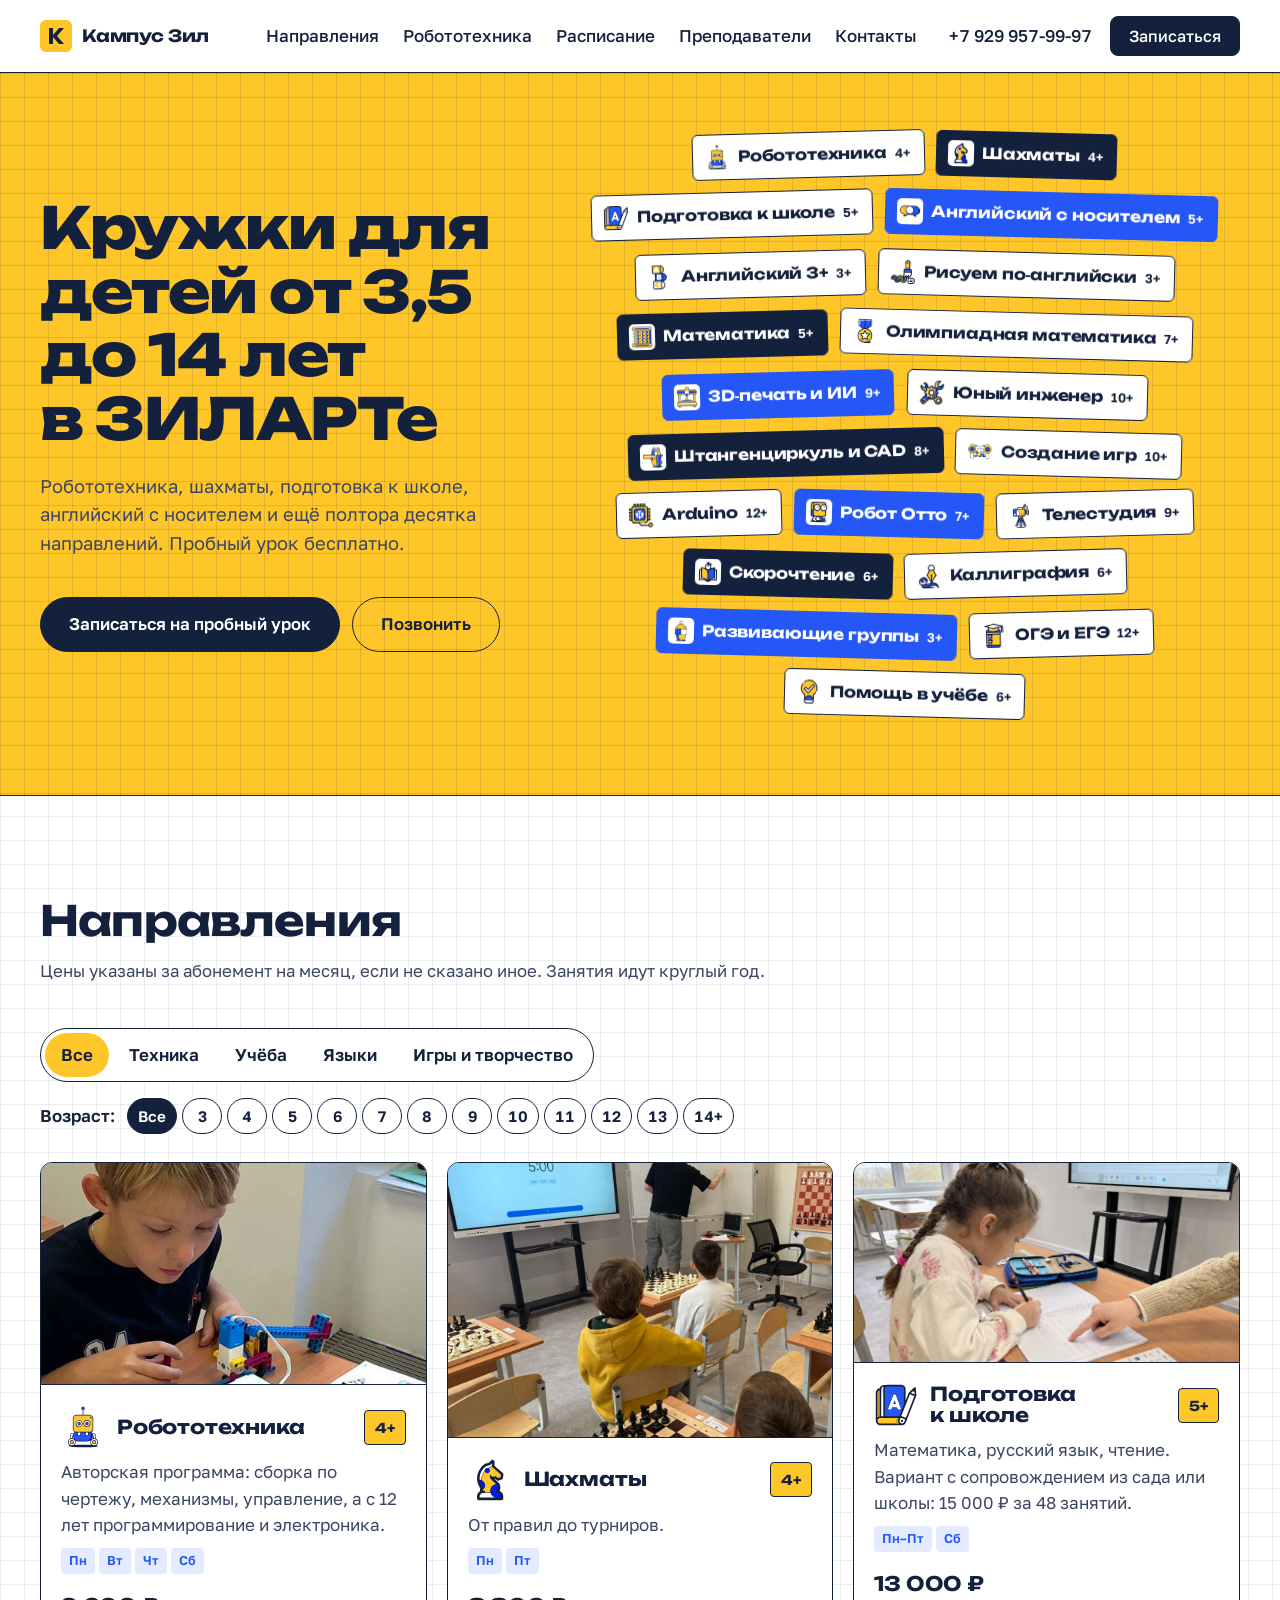
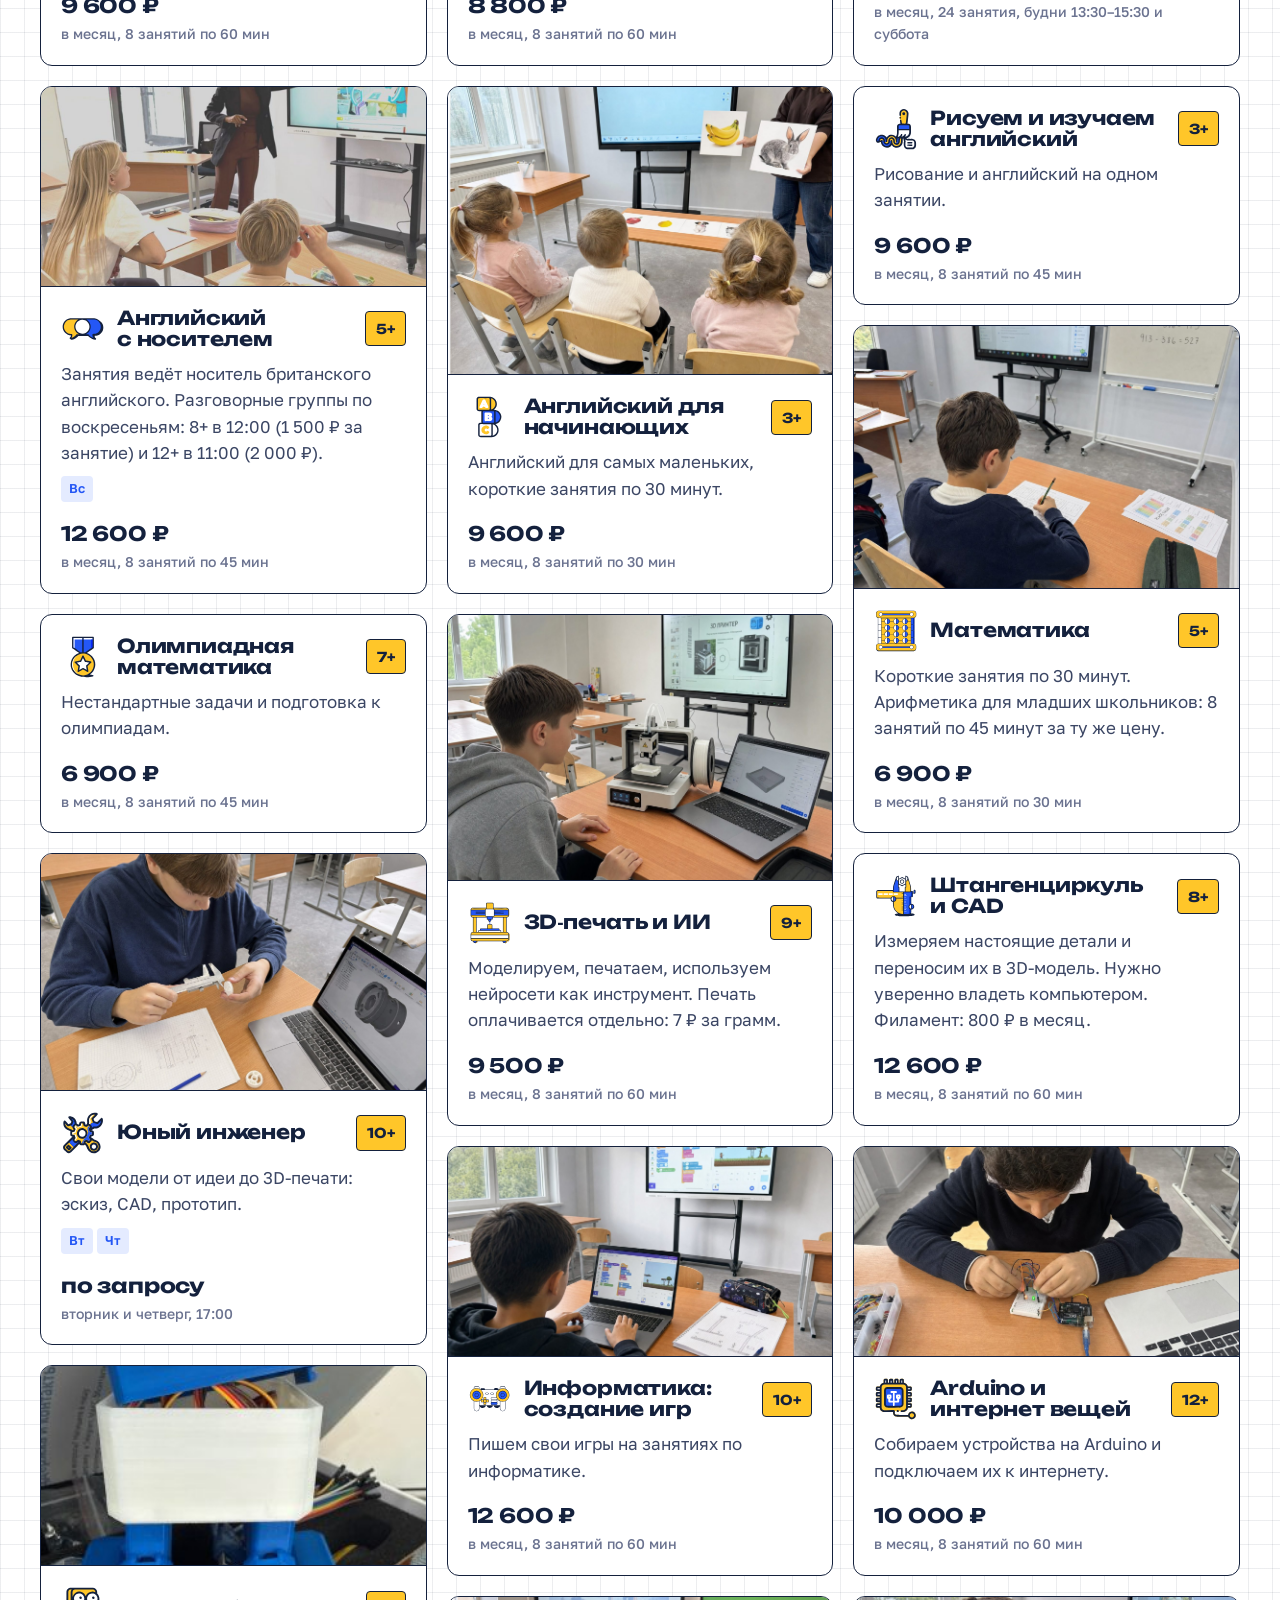
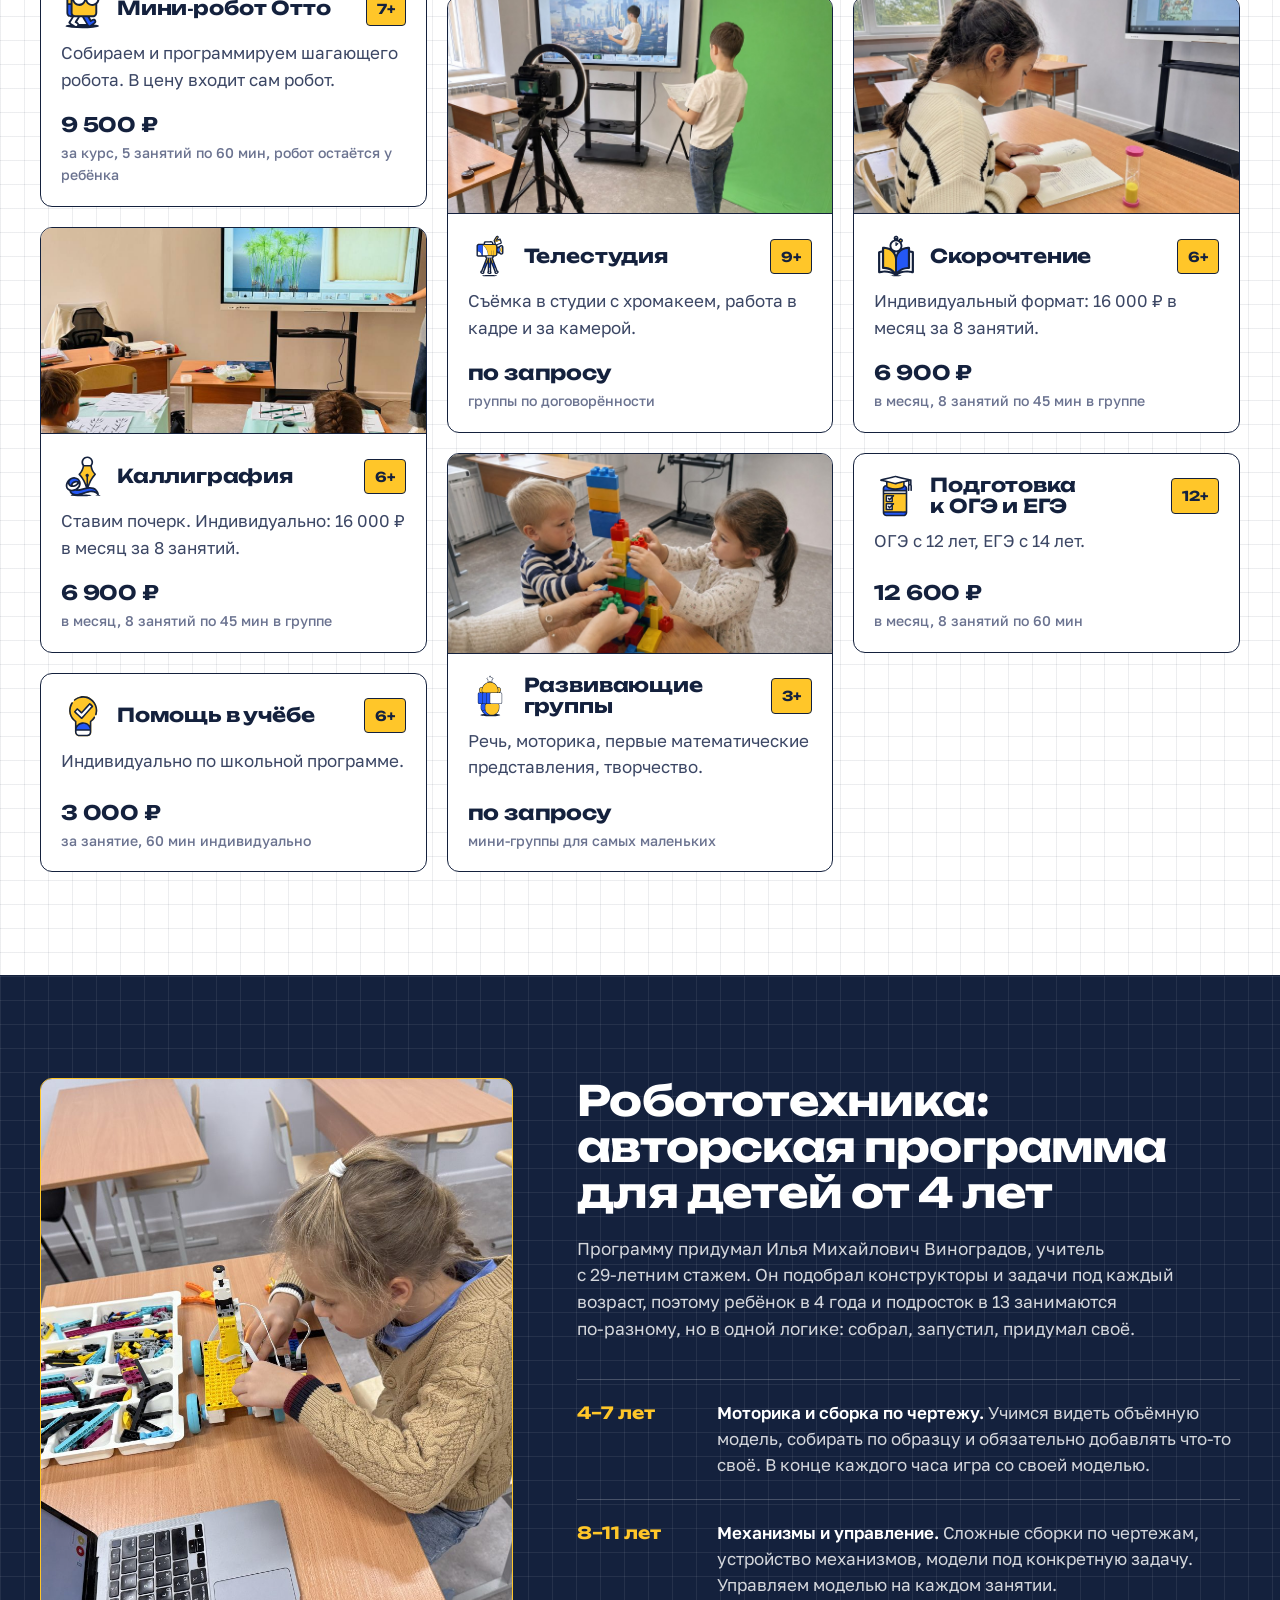
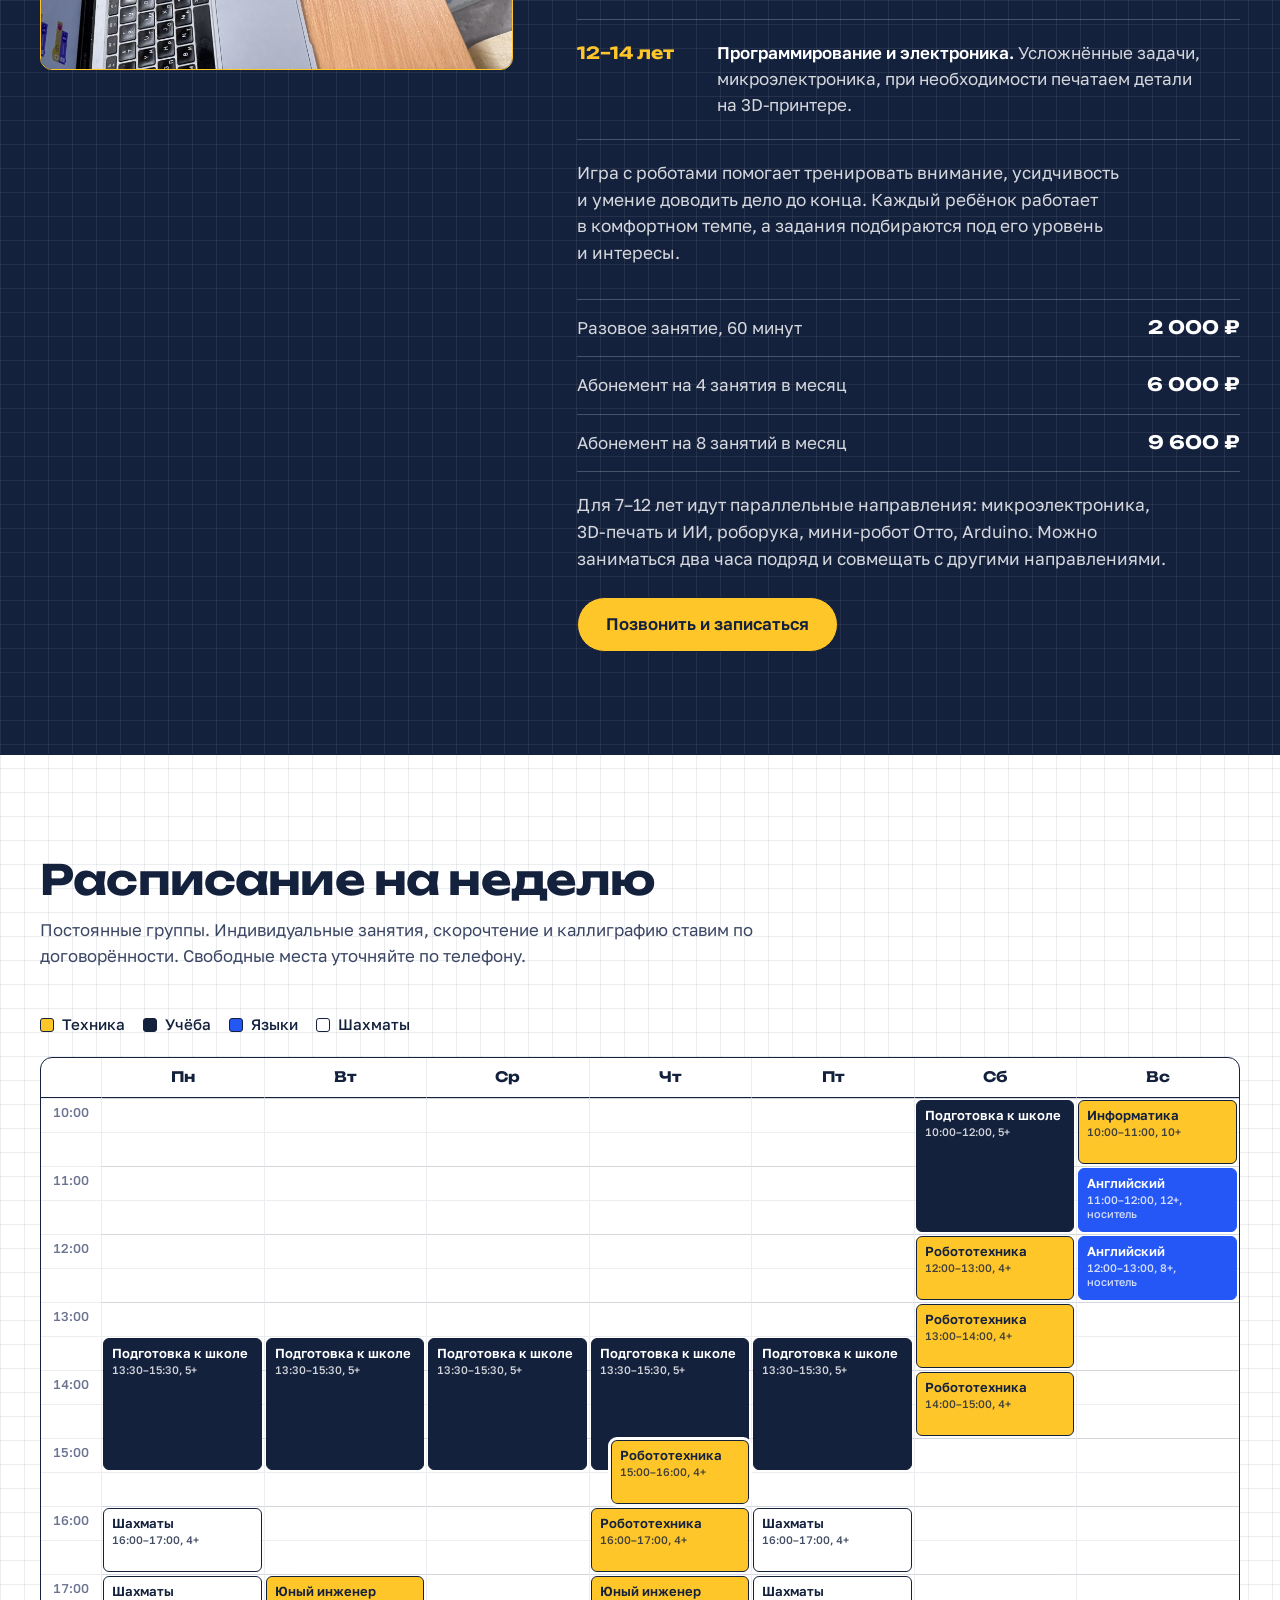
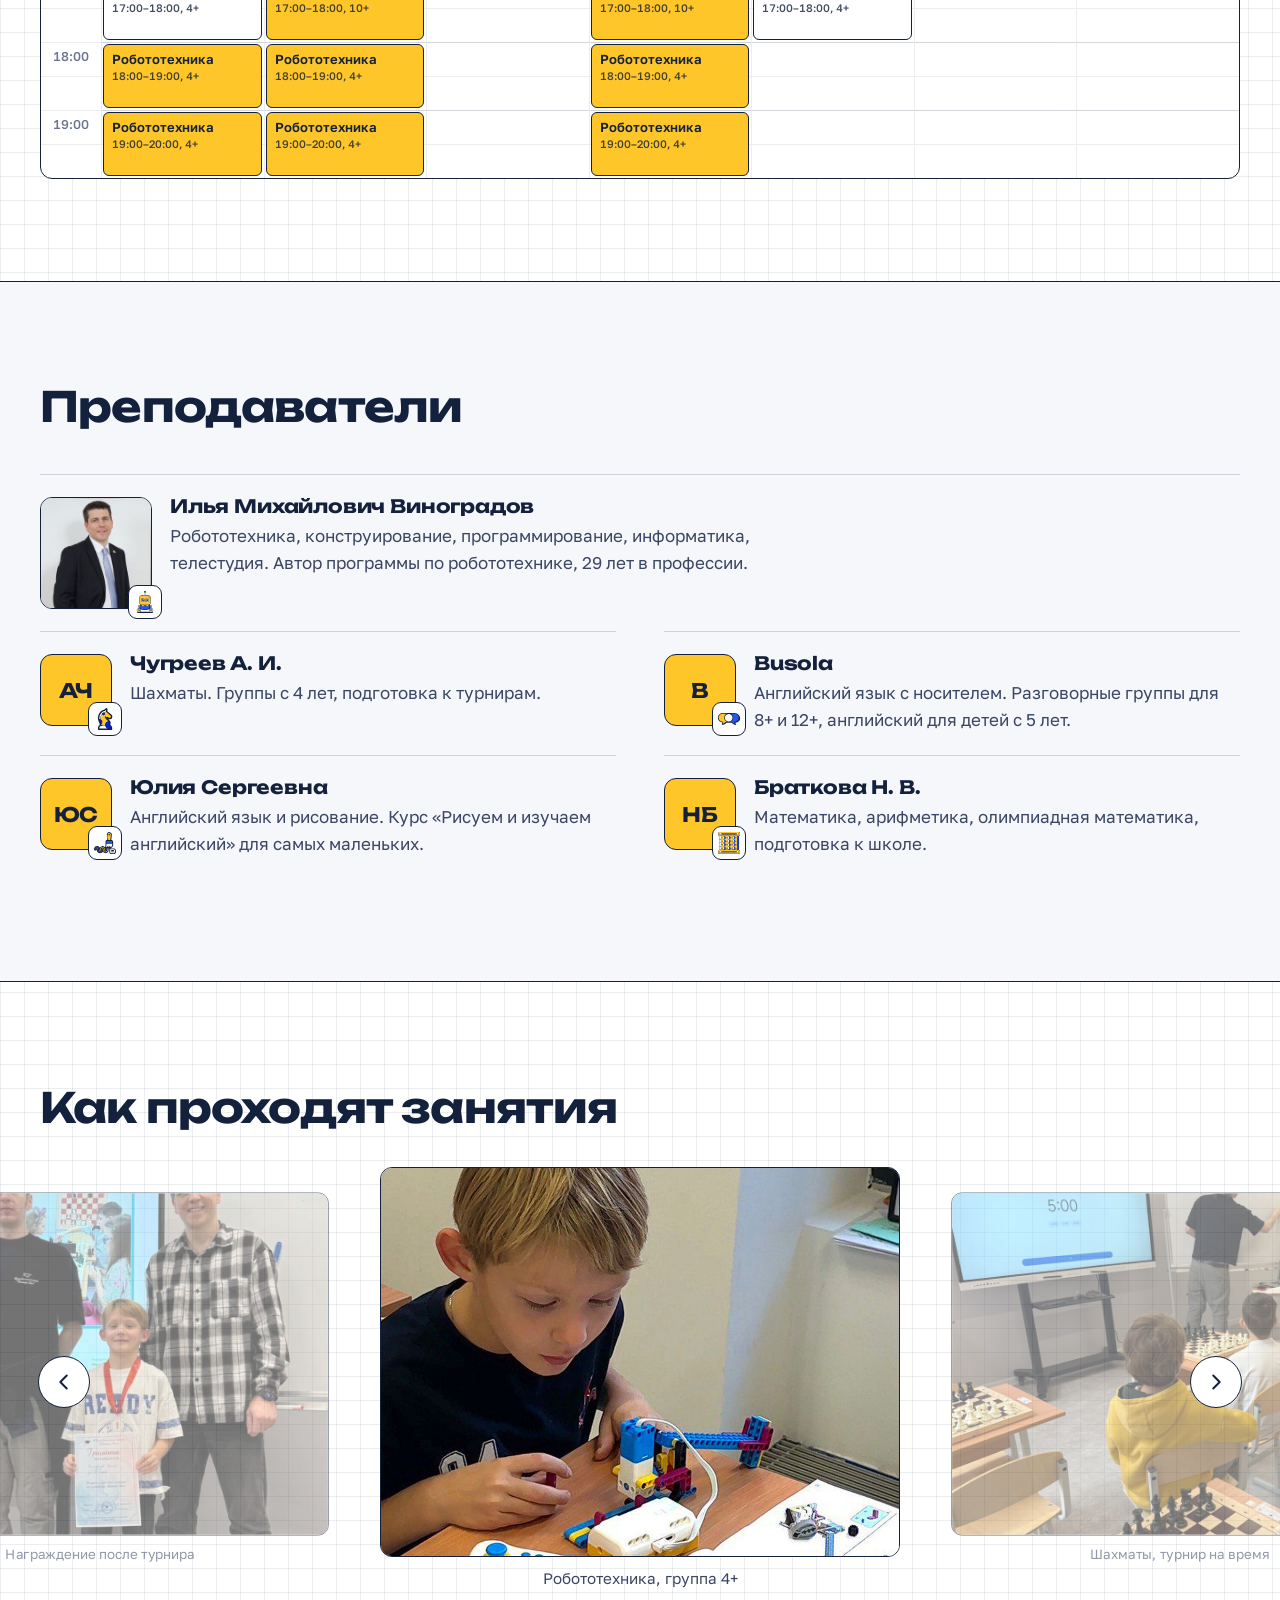
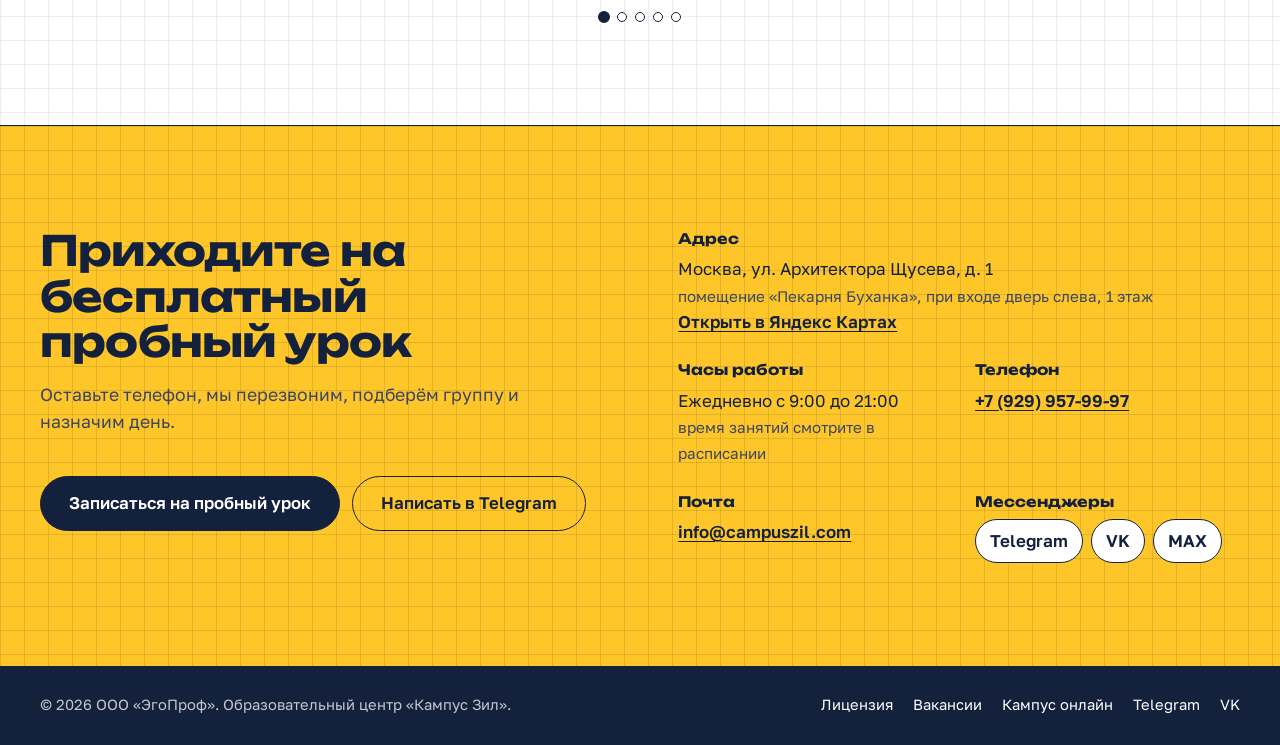
==== index.html @ 00b0bd3f "Teachers: initials avatars with subject badge Yellow initials tile in the avatar slot, small course-" ====
<!doctype html>
<html lang="ru">
<head>
<!--
THESIS: тетрадь в клетку, на которой инженер чертит план недели ребёнка.
Отказ от пастельного «детского» шаблона с блобами и одинаковыми карточками.
OWN-WORLD: белый лист с клеткой 24px, целые поля жёлтого ЗИЛ (#FFC629) и чернил
(#14213D), синяя чертёжная линия (#2457F5). Unbounded + Golos Text. Обводка вместо теней.
STORY: родитель за секунды видит, что есть для возраста его ребёнка, когда и почём,
и записывается на бесплатный пробный урок.
FIRST VIEWPORT: жёлтое поле; слева заголовок, подзаголовок и кнопка записи;
справа облако «стикеров» всех направлений с иконками, раскладывается при загрузке.
FORM: одностраничник; подпись — доска стикеров в hero и фильтр по возрасту в сетке курсов.
-->
<meta charset="utf-8">
<meta name="viewport" content="width=device-width, initial-scale=1">
<title>Кампус Зил — детский образовательный центр в ЗИЛАРТе</title>
<meta name="description" content="Робототехника, шахматы, подготовка к школе, английский с носителем и ещё 15 направлений для детей от 3,5 лет. Москва, ЗИЛАРТ, ул. Архитектора Щусева, 1. Пробный урок бесплатно.">
<meta property="og:title" content="Кампус Зил — кружки для детей от 3,5 лет в ЗИЛАРТе">
<meta property="og:description" content="Робототехника, шахматы, подготовка к школе, английский с носителем. Пробный урок бесплатно.">
<meta property="og:image" content="assets/img/robotics-boy.jpg">
<link rel="icon" href="assets/favicon.svg" type="image/svg+xml">
<link rel="preconnect" href="https://fonts.googleapis.com">
<link rel="preconnect" href="https://fonts.gstatic.com" crossorigin>
<link href="https://fonts.googleapis.com/css2?family=Unbounded:wght@500;700;800&family=Golos+Text:wght@400;500;600&display=swap" rel="stylesheet">
<link rel="stylesheet" href="css/style.css">
</head>
<body>

<a class="skip" href="#courses">К направлениям</a>

<header class="site-header" id="top">
  <div class="container header-row">
    <a class="brand" href="#top" aria-label="Кампус Зил, на главную">
      <span class="brand-mark" aria-hidden="true"><svg viewBox="0 0 32 32" width="32" height="32"><rect width="32" height="32" rx="6" fill="#FFC629"/><path d="M9 8h4v7l6-7h5l-7 8 7 8h-5l-6-7v7H9z" fill="#14213D"/></svg></span>
      <span class="brand-name">Кампус Зил</span>
    </a>
    <nav class="nav" id="nav" aria-label="Разделы сайта">
      <a href="#courses">Направления</a>
      <a href="#robotics">Робототехника</a>
      <a href="#schedule">Расписание</a>
      <a href="#teachers">Преподаватели</a>
      <a href="#contacts">Контакты</a>
      <a class="nav-phone" href="tel:+79299579997">+7 929 957‑99‑97</a>
      <a class="btn btn-primary nav-cta" href="https://yandex.ru/business/widget/request/company/144063589817" target="_blank" rel="noopener">Записаться</a>
    </nav>
    <a class="header-phone" href="tel:+79299579997" aria-label="Позвонить +7 929 957-99-97">
      <svg width="20" height="20" viewBox="0 0 24 24" fill="none" stroke="currentColor" stroke-width="2" stroke-linecap="round" stroke-linejoin="round" aria-hidden="true"><path d="M22 16.9v3a2 2 0 0 1-2.2 2 19.8 19.8 0 0 1-8.6-3.1 19.5 19.5 0 0 1-6-6A19.8 19.8 0 0 1 2.1 4.2 2 2 0 0 1 4.1 2h3a2 2 0 0 1 2 1.7c.1 1 .4 1.9.7 2.8a2 2 0 0 1-.5 2.1L8 9.9a16 16 0 0 0 6 6l1.3-1.3a2 2 0 0 1 2.1-.4c.9.3 1.8.6 2.8.7a2 2 0 0 1 1.8 2z"/></svg>
    </a>
    <button class="burger" id="burger" aria-expanded="false" aria-controls="nav" aria-label="Открыть меню">
      <span></span><span></span><span></span>
    </button>
  </div>
</header>

<main>

<!-- ===== HERO ===== -->
<section class="hero" aria-labelledby="hero-title">
  <div class="container hero-grid">
    <div class="hero-copy">
      <h1 id="hero-title">Кружки для детей от&nbsp;3,5 до&nbsp;14 лет в&nbsp;ЗИЛАРТе</h1>
      <p class="hero-lead">Робототехника, шахматы, подготовка к&nbsp;школе, английский с&nbsp;носителем и&nbsp;ещё полтора десятка направлений. Пробный урок бесплатно.</p>

      <div class="hero-actions">
        <a class="btn btn-primary btn-lg" href="https://yandex.ru/business/widget/request/company/144063589817" target="_blank" rel="noopener">Записаться на пробный урок</a>
        <a class="btn btn-ghost btn-lg" href="tel:+79299579997">Позвонить</a>
      </div>
    </div>

    <div class="hero-board" aria-hidden="true" data-board></div>
  </div>
</section>

<!-- ===== COURSES ===== -->
<section class="section courses" id="courses" aria-labelledby="courses-title">
  <div class="container">
    <div class="section-head">
      <h2 id="courses-title">Направления</h2>
      <p>Цены указаны за абонемент на месяц, если не сказано иное. Занятия идут круглый год.</p>
    </div>

    <div class="filters">
      <div class="seg" role="tablist" aria-label="Категория" data-cat-tabs>
        <button role="tab" aria-selected="true" data-cat="all">Все</button>
        <button role="tab" aria-selected="false" data-cat="tech">Техника</button>
        <button role="tab" aria-selected="false" data-cat="study">Учёба</button>
        <button role="tab" aria-selected="false" data-cat="lang">Языки</button>
        <button role="tab" aria-selected="false" data-cat="games">Игры и творчество</button>
      </div>
      <div class="filters-age">
        <span>Возраст:</span>
        <div class="age-chips age-chips-compact" data-age-chips></div>
      </div>
    </div>

    <div class="course-grid" data-course-grid></div>
    <p class="course-empty" data-course-empty hidden>Для этого возраста в выбранной категории пока нет групп. Позвоните, подскажем, что подойдёт.</p>
  </div>
</section>

<!-- ===== ROBOTICS ===== -->
<section class="section robotics" id="robotics" aria-labelledby="robotics-title">
  <div class="container robotics-grid">
    <figure class="robotics-photo">
      <img src="assets/img/robotics-girl.jpg" alt="Девочка собирает робота по схеме, рядом ноутбук с блочным кодом" width="1536" height="1152" loading="lazy">
    </figure>
    <div class="robotics-copy">
      <h2 id="robotics-title">Робототехника: авторская программа для детей от&nbsp;4&nbsp;лет</h2>
      <p>Программу придумал Илья Михайлович Виноградов, учитель с&nbsp;29‑летним стажем. Он подобрал конструкторы и&nbsp;задачи под каждый возраст, поэтому ребёнок в&nbsp;4&nbsp;года и&nbsp;подросток в&nbsp;13 занимаются по‑разному, но&nbsp;в&nbsp;одной логике: собрал, запустил, придумал своё.</p>

      <ol class="ladder">
        <li>
          <span class="ladder-age">4–7 лет</span>
          <div><strong>Моторика и&nbsp;сборка по&nbsp;чертежу.</strong> Учимся видеть объёмную модель, собирать по&nbsp;образцу и&nbsp;обязательно добавлять что‑то своё. В&nbsp;конце каждого часа игра со&nbsp;своей моделью.</div>
        </li>
        <li>
          <span class="ladder-age">8–11 лет</span>
          <div><strong>Механизмы и&nbsp;управление.</strong> Сложные сборки по&nbsp;чертежам, устройство механизмов, модели под&nbsp;конкретную задачу. Управляем моделью на&nbsp;каждом занятии.</div>
        </li>
        <li>
          <span class="ladder-age">12–14 лет</span>
          <div><strong>Программирование и&nbsp;электроника.</strong> Усложнённые задачи, микроэлектроника, при необходимости печатаем детали на&nbsp;3D‑принтере.</div>
        </li>
      </ol>

      <p class="robotics-why">Игра с&nbsp;роботами помогает тренировать внимание, усидчивость и&nbsp;умение доводить дело до&nbsp;конца. Каждый ребёнок работает в&nbsp;комфортном темпе, а&nbsp;задания подбираются под&nbsp;его уровень и&nbsp;интересы.</p>

      <dl class="price-list">
        <div><dt>Разовое занятие, 60 минут</dt><dd>2 000 ₽</dd></div>
        <div><dt>Абонемент на 4 занятия в месяц</dt><dd>6 000 ₽</dd></div>
        <div><dt>Абонемент на 8 занятий в месяц</dt><dd>9 600 ₽</dd></div>
      </dl>

      <p class="robotics-note">Для 7–12 лет идут параллельные направления: микроэлектроника, 3D‑печать и&nbsp;ИИ, роборука, мини‑робот Отто, Arduino. Можно заниматься два часа подряд и&nbsp;совмещать с&nbsp;другими направлениями.</p>
      <a class="btn btn-yellow btn-lg" href="tel:+79299579997">Позвонить и записаться</a>
    </div>
  </div>
</section>

<!-- ===== SCHEDULE ===== -->
<section class="section schedule" id="schedule" aria-labelledby="schedule-title">
  <div class="container">
    <div class="section-head">
      <h2 id="schedule-title">Расписание на неделю</h2>
      <p>Постоянные группы. Индивидуальные занятия, скорочтение и каллиграфию ставим по договорённости. Свободные места уточняйте по телефону.</p>
    </div>

    <div class="legend" data-legend></div>

    <div class="day-tabs" role="tablist" aria-label="День недели" data-day-tabs></div>

    <div class="timetable" data-timetable aria-label="Расписание постоянных групп на неделю"></div>

    <ul class="day-list" data-day-list></ul>
  </div>
</section>

<!-- ===== TEACHERS ===== -->
<section class="section teachers" id="teachers" aria-labelledby="teachers-title">
  <div class="container">
    <div class="section-head">
      <h2 id="teachers-title">Преподаватели</h2>
    </div>
    <ul class="teacher-list">
      <li>
        <span class="avatar"><img class="avatar-photo" src="assets/img/teacher-vinogradov.jpg" alt="" width="248" height="248" loading="lazy"><img class="avatar-badge" src="assets/icons/robotics.svg" alt="" width="24" height="24" loading="lazy"></span>
        <div>
          <h3>Илья Михайлович Виноградов</h3>
          <p>Робототехника, конструирование, программирование, информатика, телестудия. Автор программы по робототехнике, 29 лет в профессии.</p>
        </div>
      </li>
      <li>
        <span class="avatar" aria-hidden="true"><span class="avatar-initials">АЧ</span><img class="avatar-badge" src="assets/icons/chess.svg" alt="" width="24" height="24" loading="lazy"></span>
        <div>
          <h3>Чугреев А. И.</h3>
          <p>Шахматы. Группы с 4 лет, подготовка к турнирам.</p>
        </div>
      </li>
      <li>
        <span class="avatar" aria-hidden="true"><span class="avatar-initials">B</span><img class="avatar-badge" src="assets/icons/eng-native.svg" alt="" width="24" height="24" loading="lazy"></span>
        <div>
          <h3>Busola</h3>
          <p>Английский язык с носителем. Разговорные группы для 8+ и 12+, английский для детей с 5 лет.</p>
        </div>
      </li>
      <li>
        <span class="avatar" aria-hidden="true"><span class="avatar-initials">ЮС</span><img class="avatar-badge" src="assets/icons/eng-draw.svg" alt="" width="24" height="24" loading="lazy"></span>
        <div>
          <h3>Юлия Сергеевна</h3>
          <p>Английский язык и рисование. Курс «Рисуем и изучаем английский» для самых маленьких.</p>
        </div>
      </li>
      <li>
        <span class="avatar" aria-hidden="true"><span class="avatar-initials">НБ</span><img class="avatar-badge" src="assets/icons/math.svg" alt="" width="24" height="24" loading="lazy"></span>
        <div>
          <h3>Браткова Н. В.</h3>
          <p>Математика, арифметика, олимпиадная математика, подготовка к школе.</p>
        </div>
      </li>
    </ul>
  </div>
</section>

<!-- ===== GALLERY ===== -->
<section class="section gallery" aria-labelledby="gallery-title">
  <div class="container">
    <div class="section-head">
      <h2 id="gallery-title">Как проходят занятия</h2>
    </div>
  </div>
  <div class="carousel" data-carousel>
    <button class="carousel-btn is-prev" type="button" data-prev aria-label="Предыдущее фото">
      <svg width="22" height="22" viewBox="0 0 24 24" fill="none" stroke="currentColor" stroke-width="2.2" stroke-linecap="round" stroke-linejoin="round" aria-hidden="true"><path d="M15 5l-7 7 7 7"/></svg>
    </button>
    <div class="carousel-viewport" data-viewport>
      <ul class="carousel-track" data-track>
        <li class="carousel-slide"><figure><img src="assets/img/robotics-controller.jpg" alt="Мальчик управляет собранной моделью с пульта" width="1000" height="1000"><figcaption>Робототехника, группа 4+</figcaption></figure></li>
        <li class="carousel-slide"><figure><img src="assets/img/chess-class.jpg" alt="Шахматный класс, дети играют партии на время" width="1000" height="1000"><figcaption>Шахматы, турнир на время</figcaption></figure></li>
        <li class="carousel-slide"><figure><img src="assets/img/english.jpg" alt="Урок английского с носителем языка у интерактивной доски" width="1024" height="1024"><figcaption>Английский с носителем</figcaption></figure></li>
        <li class="carousel-slide"><figure><img src="assets/img/calligraphy.jpg" alt="Урок каллиграфии, дети рисуют тушью" width="960" height="1280"><figcaption>Каллиграфия</figcaption></figure></li>
        <li class="carousel-slide"><figure><img src="assets/img/chess-award.jpg" alt="Мальчик с грамотой после шахматного турнира и два преподавателя" width="1024" height="1024"><figcaption>Награждение после турнира</figcaption></figure></li>
      </ul>
    </div>
    <button class="carousel-btn is-next" type="button" data-next aria-label="Следующее фото">
      <svg width="22" height="22" viewBox="0 0 24 24" fill="none" stroke="currentColor" stroke-width="2.2" stroke-linecap="round" stroke-linejoin="round" aria-hidden="true"><path d="M9 5l7 7-7 7"/></svg>
    </button>
    <div class="carousel-dots" data-dots role="tablist" aria-label="Выбор фото"></div>
  </div>
</section>

<!-- ===== CONTACTS / CTA ===== -->
<section class="section contacts" id="contacts" aria-labelledby="contacts-title">
  <div class="container contacts-grid">
    <div class="contacts-cta">
      <h2 id="contacts-title">Приходите на бесплатный пробный урок</h2>
      <p>Оставьте телефон, мы перезвоним, подберём группу и назначим день.</p>
      <div class="hero-actions">
        <a class="btn btn-ink btn-lg" href="https://yandex.ru/business/widget/request/company/144063589817" target="_blank" rel="noopener">Записаться на пробный урок</a>
        <a class="btn btn-ghost btn-lg" href="https://t.me/campuszil" target="_blank" rel="noopener">Написать в Telegram</a>
      </div>
    </div>

    <dl class="contacts-list">
      <div>
        <dt>Адрес</dt>
        <dd>Москва, ул. Архитектора Щусева, д. 1<br><span class="muted">помещение «Пекарня Буханка», при входе дверь слева, 1 этаж</span><br><a href="https://yandex.ru/maps/?text=Москва, улица Архитектора Щусева, 1" target="_blank" rel="noopener">Открыть в Яндекс Картах</a></dd>
      </div>
      <div>
        <dt>Часы работы</dt>
        <dd>Ежедневно с 9:00 до 21:00<br><span class="muted">время занятий смотрите в расписании</span></dd>
      </div>
      <div>
        <dt>Телефон</dt>
        <dd><a href="tel:+79299579997">+7 (929) 957‑99‑97</a></dd>
      </div>
      <div>
        <dt>Почта</dt>
        <dd><a href="mailto:info@campuszil.com">info@campuszil.com</a></dd>
      </div>
      <div>
        <dt>Мессенджеры</dt>
        <dd class="socials">
          <a href="https://t.me/campuszil" target="_blank" rel="noopener">Telegram</a>
          <a href="https://vk.com/campuszil" target="_blank" rel="noopener">VK</a>
          <a href="https://max.ru/u/f9LHodD0cOI58ydDmCj5pI-ljFYqhotPa6n236E9zcF99GbGORTSK93aBik" target="_blank" rel="noopener">MAX</a>
        </dd>
      </div>
    </dl>
  </div>
</section>

</main>

<footer class="site-footer">
  <div class="container footer-row">
    <p>© <span data-year></span> ООО «ЭгоПроф». Образовательный центр «Кампус Зил».</p>
    <nav aria-label="Дополнительно">
      <a href="https://campuszil.com/лицензия-на-обучение/" target="_blank" rel="noopener">Лицензия</a>
      <a href="https://campuszil.com/%d0%b2%d0%b0%d0%ba%d0%b0%d0%bd%d1%81%d0%b8%d0%b8/" target="_blank" rel="noopener">Вакансии</a>
      <a href="https://school.egoprof.com/?redirect=0" target="_blank" rel="noopener">Кампус онлайн</a>
      <a href="https://t.me/campuszil" target="_blank" rel="noopener">Telegram</a>
      <a href="https://vk.com/campuszil" target="_blank" rel="noopener">VK</a>
    </nav>
  </div>
</footer>

<div class="mobile-bar">
  <a class="btn btn-ghost" href="tel:+79299579997">Позвонить</a>
  <a class="btn btn-primary" href="https://yandex.ru/business/widget/request/company/144063589817" target="_blank" rel="noopener">Записаться</a>
</div>

<script src="js/main.js" defer></script>
</body>
</html>
---- css/style.css ----
/* ==========================================================================
   Кампус Зил — «Инженерная тетрадь»
   ========================================================================== */

:root {
  --paper: #ffffff;
  --paper-2: #f6f7fb;
  --grid: rgba(20, 33, 61, 0.08);
  --ink: #14213d;
  --ink-2: #3b4664;
  --ink-3: #6b7390;
  --zil: #ffc629;
  --zil-deep: #e5ab00;
  --zil-grid: rgba(20, 33, 61, 0.12);
  --blue: #2457f5;
  --blue-soft: #e4ebff;
  --red: #e5484d;
  --line: 1.5px;

  --font-display: "Unbounded", "Arial Black", sans-serif;
  --font-text: "Golos Text", "Helvetica Neue", Arial, sans-serif;

  --cell: 24px;
  --container: 1200px;
  --gutter: clamp(20px, 4vw, 40px);
  --radius: 12px;
  --radius-sm: 4px;

  --t-fast: 160ms;
  --t-med: 320ms;
  --ease-out: cubic-bezier(0.16, 1, 0.3, 1);
}

*, *::before, *::after { box-sizing: border-box; }

html { scroll-behavior: smooth; -webkit-text-size-adjust: 100%; overflow-x: clip; }

body {
  margin: 0;
  font-family: var(--font-text);
  font-size: 17px;
  line-height: 1.55;
  color: var(--ink);
  background-color: var(--paper);
  background-image:
    linear-gradient(var(--grid) 1px, transparent 1px),
    linear-gradient(90deg, var(--grid) 1px, transparent 1px);
  background-size: var(--cell) var(--cell);
  background-position: 0 0;
  overflow-x: clip;
}

img { max-width: 100%; height: auto; display: block; }
a { color: var(--blue); text-underline-offset: 0.15em; }
a:hover { color: var(--ink); }
h1, h2, h3 { font-family: var(--font-display); font-weight: 700; line-height: 1.1; margin: 0; text-wrap: balance; letter-spacing: -0.01em; }
h1 { font-size: clamp(2rem, 1rem + 3.4vw, 3.6rem); font-weight: 800; letter-spacing: -0.025em; }
h2 { font-size: clamp(1.6rem, 1rem + 2.4vw, 2.6rem); letter-spacing: -0.02em; }
h3 { font-size: 1.15rem; font-weight: 700; }
p { margin: 0; }
strong { font-weight: 600; }

:focus-visible { outline: 3px solid var(--blue); outline-offset: 3px; border-radius: 4px; }

.container { width: min(var(--container), 100% - var(--gutter) * 2); margin-inline: auto; }

.skip {
  position: absolute; left: 12px; top: -60px; z-index: 100;
  background: var(--ink); color: #fff; padding: 10px 14px; border-radius: 8px;
}
.skip:focus { top: 12px; }

.muted { color: var(--ink-3); }

/* ---------- Buttons ---------- */
.btn {
  display: inline-flex; align-items: center; justify-content: center; gap: 8px;
  font-family: var(--font-text); font-weight: 600; font-size: 1rem; line-height: 1;
  padding: 14px 22px; border-radius: 999px; text-decoration: none;
  border: var(--line) solid var(--ink); cursor: pointer; white-space: nowrap;
  transition: transform var(--t-fast) var(--ease-out), background-color var(--t-fast), color var(--t-fast);
}
.btn:active { transform: translateY(1px); }
.btn-lg { padding: 18px 28px; font-size: 1.05rem; }
.btn-primary { background: var(--ink); color: #fff; }
.btn-primary:hover { background: #0d1730; color: #fff; }
.btn-yellow { background: var(--zil); color: var(--ink); border-color: var(--ink); }
.btn-yellow:hover { background: #ffd35b; color: var(--ink); }
.btn-ink { background: var(--ink); color: #fff; }
.btn-ink:hover { background: #0d1730; color: #fff; }
.btn-ghost { background: transparent; color: var(--ink); }
.btn-ghost:hover { background: rgba(20, 33, 61, 0.08); color: var(--ink); }

/* ---------- Header ---------- */
.site-header {
  position: sticky; top: 0; z-index: 50;
  background: var(--paper);
  border-bottom: var(--line) solid var(--ink);
}
.header-row { display: flex; align-items: center; gap: 24px; height: 72px; }
.brand { display: inline-flex; align-items: center; gap: 10px; text-decoration: none; color: var(--ink); }
.brand-mark { display: inline-flex; }
.brand-name { font-family: var(--font-display); font-weight: 700; font-size: 1.05rem; letter-spacing: -0.01em; white-space: nowrap; }
.nav { display: flex; align-items: center; gap: 4px; margin-left: auto; }
.nav a { color: var(--ink); text-decoration: none; font-weight: 500; padding: 8px 10px; border-radius: 8px; }
.nav a:not(.btn):hover { background: rgba(20, 33, 61, 0.06); }
.nav .nav-phone { margin-left: 8px; font-variant-numeric: tabular-nums; white-space: nowrap; }
.nav .nav-cta { margin-left: 4px; padding: 11px 18px; }
.nav a.btn-primary { color: #fff; }
.header-phone { display: none; color: var(--ink); margin-left: auto; padding: 10px; }
.burger {
  display: none; width: 44px; height: 44px; border: var(--line) solid var(--ink); border-radius: 10px;
  background: var(--paper); cursor: pointer; padding: 0; flex-direction: column; justify-content: center; align-items: center; gap: 5px;
}
.burger span { width: 20px; height: 2px; background: var(--ink); transition: transform var(--t-med) var(--ease-out), opacity var(--t-fast); }
.burger[aria-expanded="true"] span:nth-child(1) { transform: translateY(7px) rotate(45deg); }
.burger[aria-expanded="true"] span:nth-child(2) { opacity: 0; }
.burger[aria-expanded="true"] span:nth-child(3) { transform: translateY(-7px) rotate(-45deg); }

/* ---------- Hero ---------- */
.hero {
  background-color: var(--zil);
  background-image:
    linear-gradient(var(--zil-grid) 1px, transparent 1px),
    linear-gradient(90deg, var(--zil-grid) 1px, transparent 1px);
  background-size: var(--cell) var(--cell);
  border-bottom: var(--line) solid var(--ink);
  padding-block: clamp(32px, 4vw, 56px) clamp(40px, 5.5vw, 72px);
  overflow: hidden;
}
.hero-grid { display: grid; grid-template-columns: minmax(0, 5fr) minmax(0, 7fr); gap: clamp(28px, 4vw, 64px); align-items: center; }
.hero-lead { font-size: 1.15rem; max-width: 30em; margin-top: 22px; color: var(--ink-2); }
.hero-actions { display: flex; flex-wrap: wrap; gap: 12px; margin-top: 40px; }

.age-chips { display: flex; flex-wrap: wrap; gap: 5px; }
.age-chips button {
  font: inherit; font-weight: 600; font-variant-numeric: tabular-nums;
  min-width: 42px; height: 40px; padding: 0 10px; border-radius: 999px;
  border: var(--line) solid var(--ink); background: var(--paper); color: var(--ink); cursor: pointer;
  transition: background-color var(--t-fast), color var(--t-fast), transform var(--t-fast) var(--ease-out);
}
.age-chips button:hover { background: #fff6d6; }
.age-chips button[aria-pressed="true"] { background: var(--ink); color: #fff; }
.age-chips button:active { transform: scale(0.96); }

/* Board of stickers */
.hero-board { display: flex; flex-wrap: wrap; justify-content: center; align-content: center; gap: 14px 12px; padding: 8px 0; min-width: 0; }
.sticker {
  display: inline-flex; align-items: center; gap: 8px;
  padding: 9px 14px 9px 11px; border-radius: 6px; border: var(--line) solid var(--ink);
  font-family: var(--font-display); font-weight: 700; font-size: clamp(0.78rem, 0.6rem + 0.6vw, 0.95rem); letter-spacing: -0.01em; white-space: nowrap;
  background: var(--paper); color: var(--ink); transform: rotate(var(--r, 0deg));
}
.sticker small { font-family: var(--font-text); font-weight: 600; font-size: 0.85em; }
.sticker-icon { width: 1.7em; height: 1.7em; flex: none; }
.sticker.is-ink .sticker-icon, .sticker.is-blue .sticker-icon { background: var(--paper); border-radius: 5px; padding: 2px; }
.sticker.is-ink { background: var(--ink); color: #fff; }
.sticker.is-blue { background: var(--blue); color: #fff; border-color: var(--blue); }

@media (prefers-reduced-motion: no-preference) {
  .hero-board .sticker { animation: land 600ms var(--ease-out) both; animation-delay: calc(80ms + var(--i, 0) * 35ms); }
  @keyframes land {
    from { opacity: 0; transform: translateY(-14px) scale(1.06) rotate(var(--r, 0deg)); }
    to { opacity: 1; transform: translateY(0) scale(1) rotate(var(--r, 0deg)); }
  }
}

/* ---------- Sections ---------- */
.section { padding-block: clamp(56px, 8vw, 112px); }
.section-head { max-width: 46em; margin-bottom: clamp(28px, 4vw, 44px); }
.section-head p { margin-top: 14px; color: var(--ink-2); font-size: 1.05rem; }

/* ---------- Courses ---------- */
.filters { display: flex; flex-wrap: wrap; gap: 16px 32px; align-items: center; justify-content: space-between; margin-bottom: 28px; }
.filters > * { min-width: 0; max-width: 100%; }
.seg { display: inline-flex; flex-wrap: wrap; gap: 4px; padding: 4px; border: var(--line) solid var(--ink); border-radius: 999px; background: var(--paper); }
.seg button {
  font: inherit; font-weight: 600; padding: 9px 16px; border-radius: 999px; border: 0; background: transparent; color: var(--ink); cursor: pointer;
  transition: background-color var(--t-fast), color var(--t-fast);
}
.seg button:hover { background: rgba(20, 33, 61, 0.06); }
.seg button[aria-selected="true"] { background: var(--zil); }
.filters-age { display: flex; align-items: center; gap: 12px; font-weight: 600; }
.age-chips-compact button { height: 36px; min-width: 40px; padding: 0 10px; font-size: 0.95rem; }

.course-grid { display: grid; grid-template-columns: repeat(3, minmax(0, 1fr)); grid-auto-flow: row dense; gap: 20px; }
.course {
  background: var(--paper); border: var(--line) solid var(--ink); border-radius: var(--radius);
  padding: 20px; position: relative; min-width: 0;
}
.course-body { display: flex; flex-direction: column; gap: 10px; height: 100%; }
.course.has-photo { padding: 0; overflow: hidden; grid-row: span 2; display: flex; flex-direction: column; }
.course.has-photo .course-body { padding: 20px; flex: 0 0 auto; height: auto; }
.course-photo { flex: 1 1 200px; min-height: 180px; aspect-ratio: 16 / 10; object-fit: cover; width: 100%; border-bottom: var(--line) solid var(--ink); }
.course-top { display: flex; align-items: center; gap: 12px; }
.course-icon { width: 44px; height: 44px; flex: none; }
.course-top h3 { flex: 1; }
.course-top .age-tag { margin-left: auto; }
.course h3 { font-size: 1.2rem; min-width: 0; overflow-wrap: anywhere; }
.age-tag {
  flex: none; font-family: var(--font-display); font-weight: 700; font-size: 0.85rem;
  padding: 6px 10px; border-radius: var(--radius-sm); background: var(--zil); border: var(--line) solid var(--ink);
}
.course-desc { color: var(--ink-2); }
.course-price { font-family: var(--font-display); font-weight: 700; font-size: 1.25rem; letter-spacing: -0.01em; margin-top: auto; padding-top: 6px; }
.course-price small { display: block; font-family: var(--font-text); font-weight: 500; font-size: 0.88rem; color: var(--ink-3); margin-top: 2px; letter-spacing: 0; }
.course-days { display: flex; flex-wrap: wrap; gap: 4px; }
.course-days span { font-size: 0.8rem; font-weight: 600; padding: 3px 8px; border-radius: var(--radius-sm); background: var(--blue-soft); color: var(--blue); }
.course.is-hidden { display: none; }
.course-empty { padding: 32px; border: var(--line) dashed var(--ink-3); border-radius: var(--radius); color: var(--ink-2); text-align: center; }

/* ---------- Robotics ---------- */
.robotics {
  background-color: var(--ink); color: #fff;
  background-image:
    linear-gradient(rgba(255, 255, 255, 0.07) 1px, transparent 1px),
    linear-gradient(90deg, rgba(255, 255, 255, 0.07) 1px, transparent 1px);
  background-size: var(--cell) var(--cell);
  border-top: var(--line) solid var(--ink); border-bottom: var(--line) solid var(--ink);
}
.robotics-grid { display: grid; grid-template-columns: minmax(0, 5fr) minmax(0, 7fr); gap: clamp(32px, 5vw, 80px); align-items: start; }
.robotics-photo { margin: 0; position: sticky; top: 96px; }
.robotics-photo img { border-radius: var(--radius); border: var(--line) solid var(--zil); aspect-ratio: 4 / 5; object-fit: cover; }
.robotics-copy > p { color: rgba(255, 255, 255, 0.82); margin-top: 20px; font-size: 1.08rem; max-width: 36em; }
.ladder { list-style: none; margin: 36px 0 0; padding: 0; counter-reset: step; border-top: 1px solid rgba(255, 255, 255, 0.22); }
.ladder li { display: grid; grid-template-columns: 120px 1fr; gap: 20px; padding: 20px 0; border-bottom: 1px solid rgba(255, 255, 255, 0.22); }
.ladder-age { font-family: var(--font-display); font-weight: 700; color: var(--zil); font-size: 1.05rem; }
.ladder li div { color: rgba(255, 255, 255, 0.82); }
.ladder li strong { color: #fff; }
.robotics-why { margin-top: 28px; color: rgba(255, 255, 255, 0.82); max-width: 36em; }
.price-list { margin: 32px 0 0; border-top: 1px solid rgba(255, 255, 255, 0.22); }
.price-list > div { display: flex; justify-content: space-between; align-items: baseline; gap: 16px; padding: 14px 0; border-bottom: 1px solid rgba(255, 255, 255, 0.22); }
.price-list dt { color: rgba(255, 255, 255, 0.82); }
.price-list dd { margin: 0; font-family: var(--font-display); font-weight: 700; font-size: 1.15rem; white-space: nowrap; }
.robotics-note { margin-top: 24px; color: rgba(255, 255, 255, 0.82); max-width: 36em; }
.robotics-copy .btn { margin-top: 24px; }

/* ---------- Schedule ---------- */
.legend { display: flex; flex-wrap: wrap; gap: 8px 18px; margin-bottom: 20px; font-size: 0.95rem; font-weight: 500; }
.legend span { display: inline-flex; align-items: center; gap: 8px; }
.legend i { width: 14px; height: 14px; border-radius: 3px; border: var(--line) solid var(--ink); }

.day-tabs { display: none; gap: 6px; margin-bottom: 16px; overflow-x: auto; padding-bottom: 4px; }
.day-tabs button {
  font: inherit; font-weight: 600; min-width: 48px; height: 40px; padding: 0 12px; border-radius: 999px;
  border: var(--line) solid var(--ink); background: var(--paper); color: var(--ink); cursor: pointer; flex: none;
}
.day-tabs button[aria-selected="true"] { background: var(--ink); color: #fff; }

.timetable {
  --rows: 20; --row-h: 34px;
  display: grid;
  grid-template-columns: 60px repeat(7, minmax(0, 1fr));
  grid-template-rows: 40px repeat(var(--rows), var(--row-h));
  border: var(--line) solid var(--ink); border-radius: var(--radius); background: var(--paper);
  overflow: hidden; position: relative;
}
.tt-head { grid-row: 1; font-family: var(--font-display); font-weight: 700; font-size: 0.9rem; display: flex; align-items: center; justify-content: center; border-bottom: var(--line) solid var(--ink); border-left: 1px solid var(--grid); }
.tt-head:first-child { border-left: 0; }
.tt-time { grid-column: 1; font-size: 0.8rem; font-weight: 500; color: var(--ink-3); display: flex; align-items: flex-start; justify-content: center; padding-top: 4px; font-variant-numeric: tabular-nums; border-top: 1px solid var(--grid); }
.tt-cell { border-left: 1px solid var(--grid); border-top: 1px solid var(--grid); }
.tt-cell.is-hour { border-top-color: rgba(20, 33, 61, 0.18); }
.tt-event {
  margin: 2px; padding: 6px 8px; border-radius: 6px; border: var(--line) solid var(--ink);
  font-size: 0.82rem; line-height: 1.25; font-weight: 600; overflow: hidden; z-index: 1;
  display: flex; flex-direction: column; gap: 2px;
}
.tt-event small { font-weight: 500; opacity: 0.8; font-variant-numeric: tabular-nums; }
.tt-event.lane-r { margin-left: 22px; z-index: 2; outline: 3px solid var(--paper); }
.tt-event small { overflow-wrap: anywhere; }

.cat-tech { background: var(--zil); color: var(--ink); }
.cat-study { background: var(--ink); color: #fff; }
.cat-lang { background: var(--blue); color: #fff; border-color: var(--blue); }
.cat-games { background: var(--paper); color: var(--ink); }

.day-list { display: none; list-style: none; margin: 0; padding: 0; }
.day-list li { display: grid; grid-template-columns: 110px 1fr; gap: 12px; padding: 14px 0; border-top: 1px solid rgba(20, 33, 61, 0.18); align-items: start; }
.day-list li:last-child { border-bottom: 1px solid rgba(20, 33, 61, 0.18); }
.day-list time { font-variant-numeric: tabular-nums; font-weight: 600; }
.day-list .dl-title { display: inline-flex; align-items: center; gap: 8px; font-weight: 600; }
.day-list .dl-title i { width: 12px; height: 12px; border-radius: 3px; border: var(--line) solid var(--ink); flex: none; }
.day-list .dl-note { color: var(--ink-3); font-size: 0.92rem; }
.day-list .is-empty { grid-template-columns: 1fr; color: var(--ink-3); }

/* ---------- Teachers ---------- */
.teachers { background: var(--paper-2); border-top: var(--line) solid var(--ink); border-bottom: var(--line) solid var(--ink); }
.teacher-list { list-style: none; margin: 0; padding: 0; display: grid; grid-template-columns: repeat(2, 1fr); gap: 0 48px; }
.teacher-list li { display: grid; grid-template-columns: 72px 1fr; gap: 18px; align-items: start; padding: 22px 0; border-top: 1px solid rgba(20, 33, 61, 0.18); }
.teacher-list li:first-child { grid-column: 1 / -1; grid-template-columns: 112px 1fr; }
.teacher-list li:first-child p { max-width: 40em; }
.avatar { position: relative; display: block; width: 72px; height: 72px; }
.teacher-list li:first-child .avatar { width: 112px; height: 112px; }
.avatar-photo { width: 100%; height: 100%; object-fit: cover; border-radius: 12px; border: var(--line) solid var(--ink); }
.avatar-initials {
  display: grid; place-items: center; width: 100%; height: 100%; border-radius: 12px; border: var(--line) solid var(--ink);
  background: var(--zil); font-family: var(--font-display); font-weight: 700; font-size: 1.25rem; letter-spacing: -0.01em;
}
.avatar-badge {
  position: absolute; right: -10px; bottom: -10px; width: 34px; height: 34px; padding: 4px;
  background: var(--paper); border: var(--line) solid var(--ink); border-radius: 9px;
}
.teacher-list p { color: var(--ink-2); margin-top: 6px; }
/* ---------- Gallery / carousel ---------- */
.gallery .section-head { margin-bottom: 24px; }
.carousel { position: relative; --slide-w: min(520px, 72vw); }
.carousel-viewport { overflow: hidden; padding-block: 12px 4px; cursor: grab; touch-action: pan-y; user-select: none; -webkit-user-select: none; }
.carousel-viewport.is-dragging { cursor: grabbing; }
.carousel-track {
  list-style: none; margin: 0; padding: 0; display: flex; gap: 20px; will-change: transform;
  transition: transform 480ms var(--ease-out);
}
.carousel-viewport.is-dragging .carousel-track { transition: none; }
.carousel-slide { flex: 0 0 var(--slide-w); }
.carousel-slide figure { margin: 0; transform: scale(0.88); opacity: 0.55; transition: transform 480ms var(--ease-out), opacity 480ms var(--ease-out); transform-origin: center; }
.carousel-slide.is-active figure { transform: scale(1); opacity: 1; }
.carousel-slide img { aspect-ratio: 4 / 3; object-fit: cover; border: var(--line) solid var(--ink); border-radius: var(--radius); user-select: none; -webkit-user-drag: none; pointer-events: none; }
.carousel-slide figcaption { margin-top: 10px; font-size: 0.95rem; color: var(--ink-2); text-align: center; }
.carousel-btn {
  position: absolute; top: calc(50% - 32px); z-index: 2; width: 52px; height: 52px; border-radius: 50%;
  border: var(--line) solid var(--ink); background: var(--paper); color: var(--ink); cursor: pointer;
  display: grid; place-items: center; transition: background-color var(--t-fast), color var(--t-fast), opacity var(--t-fast);
}
.carousel-btn:hover { background: var(--ink); color: #fff; }
.carousel-btn.is-prev { left: clamp(8px, 3vw, 40px); }
.carousel-btn.is-next { right: clamp(8px, 3vw, 40px); }
.carousel-dots { display: flex; justify-content: center; gap: 8px; margin-top: 18px; }
.carousel-dots button { width: 10px; height: 10px; padding: 0; border-radius: 50%; border: var(--line) solid var(--ink); background: var(--paper); cursor: pointer; transition: background-color var(--t-fast), transform var(--t-fast); }
.carousel-dots button[aria-selected="true"] { background: var(--ink); transform: scale(1.2); }

/* ---------- Contacts ---------- */
.contacts {
  background-color: var(--zil);
  background-image:
    linear-gradient(var(--zil-grid) 1px, transparent 1px),
    linear-gradient(90deg, var(--zil-grid) 1px, transparent 1px);
  background-size: var(--cell) var(--cell);
  border-top: var(--line) solid var(--ink);
}
.contacts-grid { display: grid; grid-template-columns: minmax(0, 6fr) minmax(0, 6fr); gap: clamp(32px, 6vw, 96px); align-items: start; }
.contacts-cta p { margin-top: 16px; font-size: 1.1rem; color: var(--ink-2); max-width: 32em; }
.contacts-list { margin: 0; display: grid; grid-template-columns: 1fr 1fr; gap: 24px 32px; }
.contacts-list > div:first-child { grid-column: 1 / -1; }
.contacts-list dt { font-family: var(--font-display); font-weight: 700; font-size: 0.9rem; margin-bottom: 6px; }
.contacts-list dd { margin: 0; }
.contacts-list a { color: var(--ink); font-weight: 600; }
.contacts-list .muted { color: var(--ink-2); font-size: 0.95rem; }
.socials { display: flex; flex-wrap: wrap; gap: 8px; }
.socials a { text-decoration: none; padding: 8px 14px; border: var(--line) solid var(--ink); border-radius: 999px; background: var(--paper); }
.socials a:hover { background: var(--ink); color: #fff; }

/* ---------- Footer ---------- */
.site-footer { background: var(--ink); color: rgba(255, 255, 255, 0.75); font-size: 0.92rem; padding-block: 28px; }
.footer-row { display: flex; flex-wrap: wrap; gap: 12px 32px; justify-content: space-between; align-items: center; }
.footer-row nav { display: flex; flex-wrap: wrap; gap: 6px 20px; }
.footer-row a { color: #fff; text-decoration: none; }
.footer-row a:hover { text-decoration: underline; }

/* ---------- Mobile bar ---------- */
.mobile-bar { display: none; }

/* ==========================================================================
   Responsive
   ========================================================================== */
@media (max-width: 1279px) {
  .nav .nav-phone { display: none; }
}

@media (max-width: 1180px) {
  .tt-event { font-size: 0.76rem; padding: 5px 6px; }
  .tt-event.lane-r { margin-left: 12px; }
}

@media (max-width: 1080px) {
  .course-grid { grid-template-columns: repeat(2, minmax(0, 1fr)); }
  .course h3 { font-size: 1.08rem; }
}

@media (max-width: 1100px) {
  .header-row { height: 64px; gap: 12px; }
  .header-phone { display: inline-flex; }
  .burger { display: inline-flex; }
  .nav {
    position: fixed; inset: 64px 0 0 0; z-index: 40;
    flex-direction: column; align-items: stretch; gap: 4px; padding: 20px var(--gutter);
    background: var(--paper); border-top: var(--line) solid var(--ink);
    transform: translateX(100%); visibility: hidden;
    transition: transform var(--t-med) var(--ease-out), visibility 0s linear var(--t-med);
    overflow-y: auto;
  }
  .nav.is-open { transform: none; visibility: visible; transition-delay: 0s; }
  .nav a { font-family: var(--font-display); font-weight: 700; font-size: 1.3rem; padding: 14px 8px; border-bottom: 1px solid rgba(20, 33, 61, 0.14); border-radius: 0; }
  .nav a:not(.btn):hover { background: transparent; }
  .nav .nav-phone { display: block; font-family: var(--font-text); font-weight: 600; font-size: 1.1rem; margin: 8px 0 0; }
  .nav .nav-cta { margin: 16px 0 0; border-bottom: var(--line) solid var(--ink); font-family: var(--font-text); font-size: 1.05rem; padding: 16px; }

  .hero-board { padding: 0; }
}

@media (max-width: 900px) {
  .hero-grid { grid-template-columns: 1fr; }
  .hero-board { max-width: 640px; margin-inline: auto; }

  .robotics-grid { grid-template-columns: 1fr; }
  .robotics-photo { position: static; }
  .robotics-photo img { aspect-ratio: 4 / 3; }
  .contacts-grid { grid-template-columns: 1fr; }
  .teacher-list { grid-template-columns: 1fr; }
  .teacher-list li, .teacher-list li:first-child { grid-template-columns: 64px 1fr; gap: 16px; }
  .avatar, .teacher-list li:first-child .avatar { width: 64px; height: 64px; }
  .avatar-initials { font-size: 1.1rem; }

  .timetable { display: none; }
  .day-tabs { display: flex; }
  .day-list { display: block; }
  .legend { display: none; }
}

@media (max-width: 600px) {
  body { font-size: 16px; }
  .hero { padding-block: 36px 44px; }
  .header-phone { display: none; }
  .hero-lead { font-size: 1.05rem; }
  .hero-actions .btn { width: 100%; }
  .hero-actions .btn-ghost { display: none; }
  .btn-lg { padding: 16px 22px; }
  .filters { flex-direction: column; align-items: stretch; }
  .seg { border-radius: 16px; }
  .filters-age { align-items: stretch; flex-direction: column; gap: 8px; }
  .course-grid { grid-template-columns: 1fr; gap: 14px; }
  .course h3 { font-size: 1.05rem; }
  .course.has-photo { grid-row: auto; }
  .course.has-photo .course-photo { flex: none; aspect-ratio: 16 / 9; min-height: 0; }
  .ladder li { grid-template-columns: 1fr; gap: 6px; }
  .day-list li { grid-template-columns: 1fr; gap: 4px; }
  .contacts-list { grid-template-columns: 1fr; }
  .contacts-cta .hero-actions .btn { width: 100%; }
  .footer-row { flex-direction: column; align-items: flex-start; }

  .mobile-bar {
    position: fixed; left: 0; right: 0; bottom: 0; z-index: 45;
    display: grid; grid-template-columns: 1fr 1.4fr; gap: 10px; padding: 10px var(--gutter);
    padding-bottom: calc(10px + env(safe-area-inset-bottom));
    background: var(--paper); border-top: var(--line) solid var(--ink);
  }
  .mobile-bar .btn { padding: 14px 12px; font-size: 0.95rem; }
  main { padding-bottom: 72px; }
  .site-footer { padding-bottom: calc(28px + 72px); }
}

@media (prefers-reduced-motion: reduce) {
  html { scroll-behavior: auto; }
  *, *::before, *::after { transition-duration: 0.01ms !important; animation-duration: 0.01ms !important; }
  .carousel-slide figure { transform: none; opacity: 1; }
}
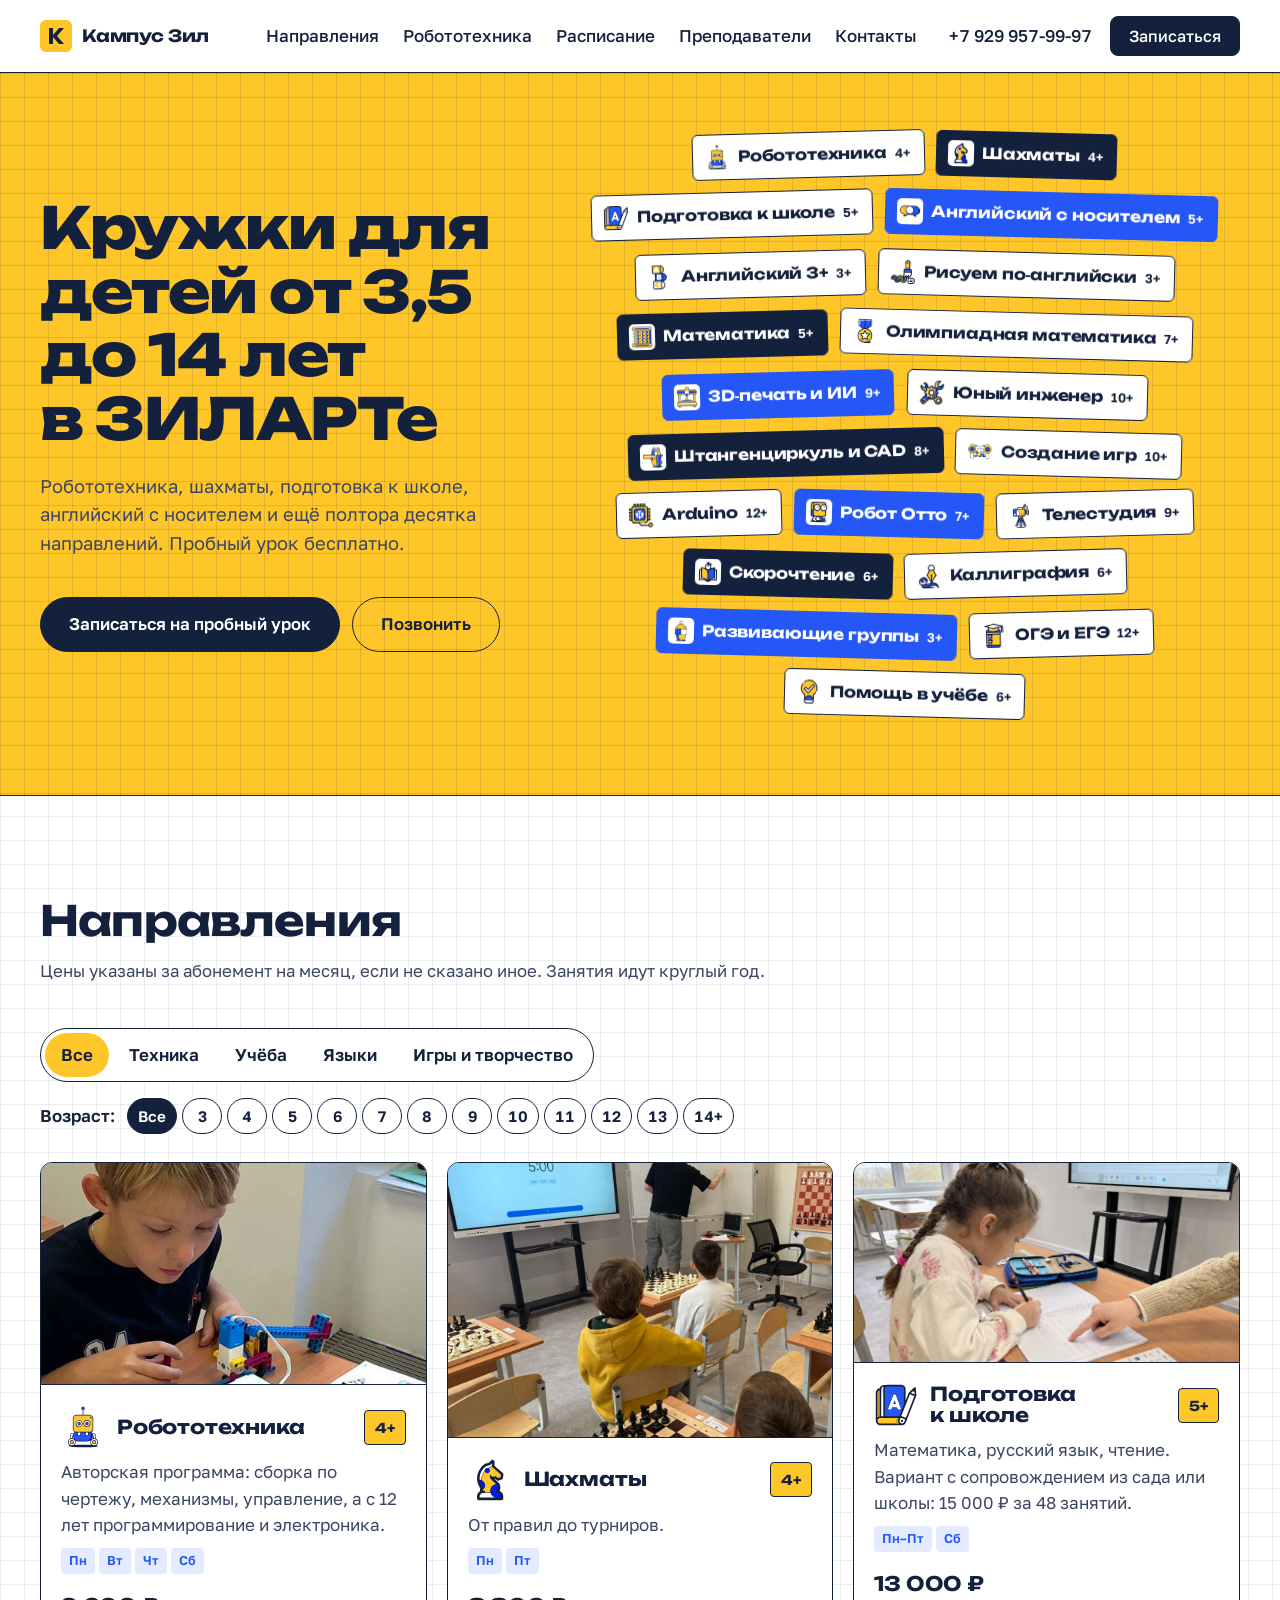
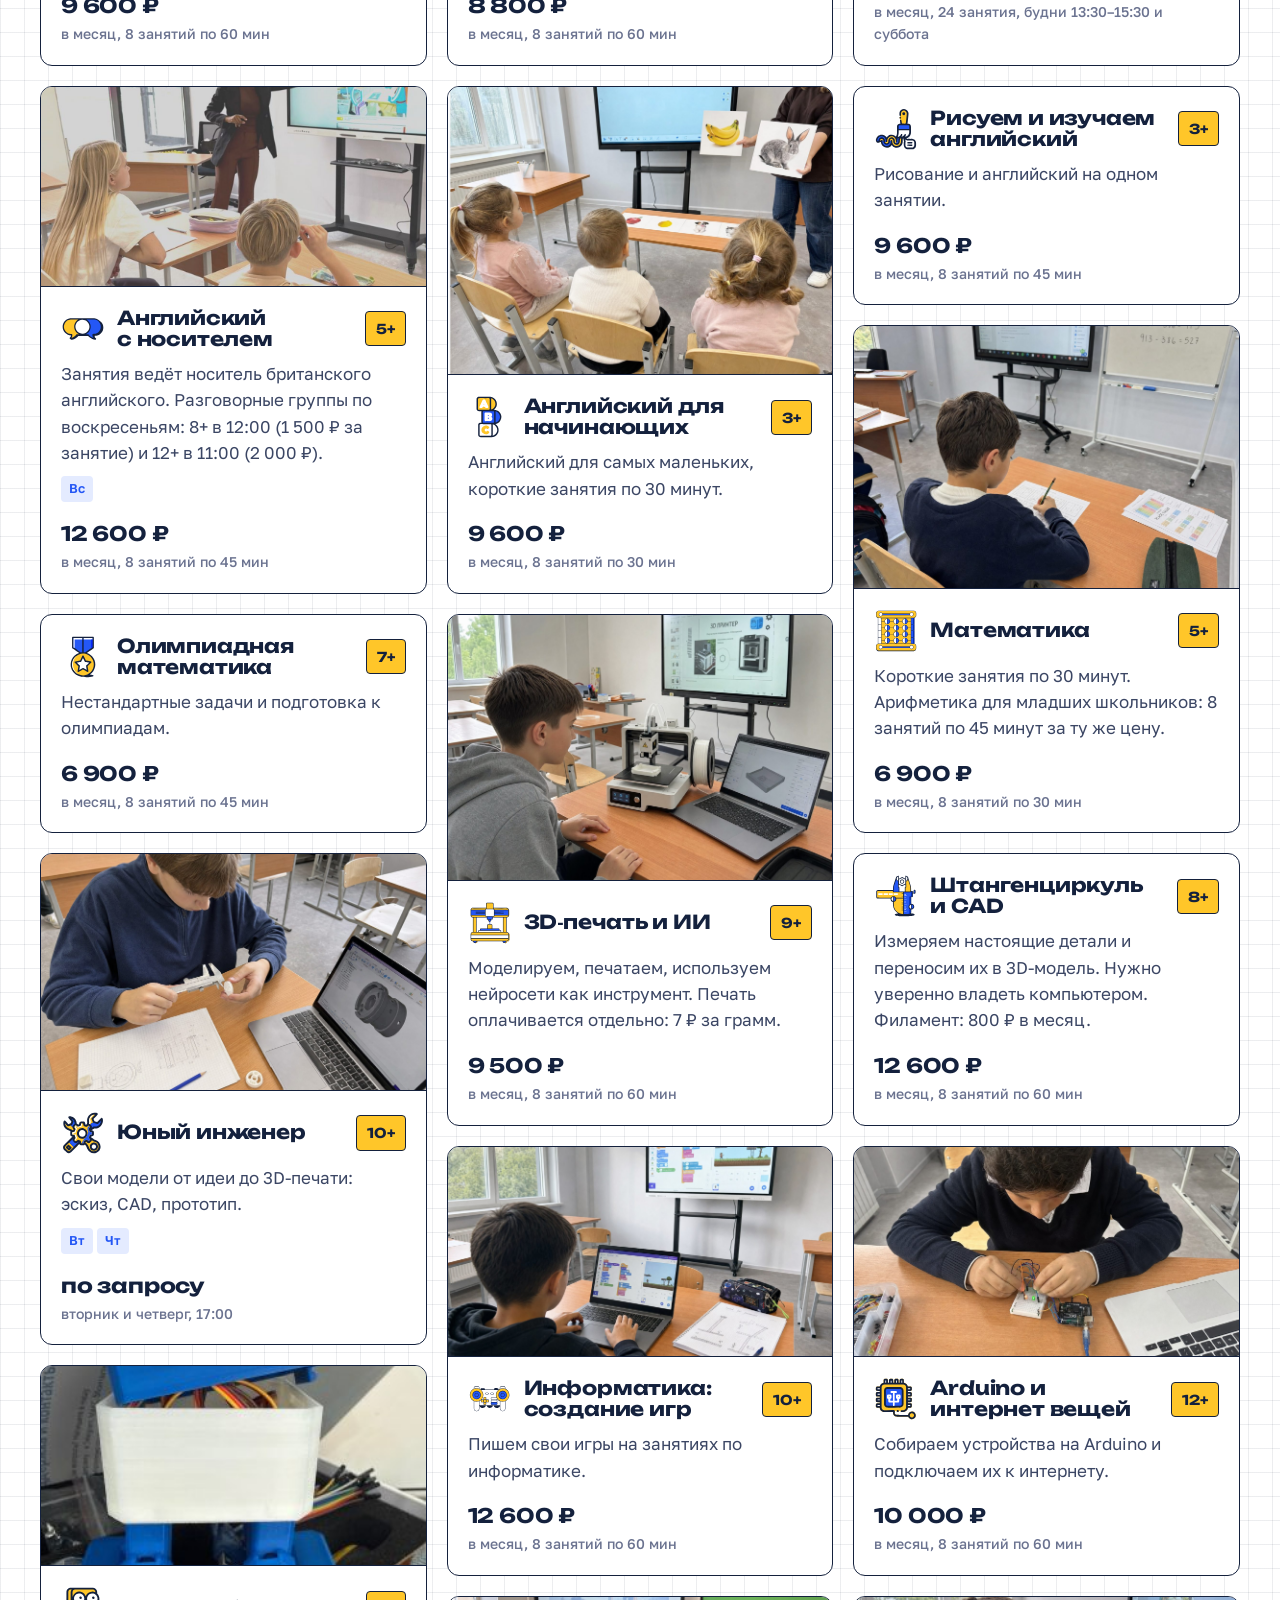
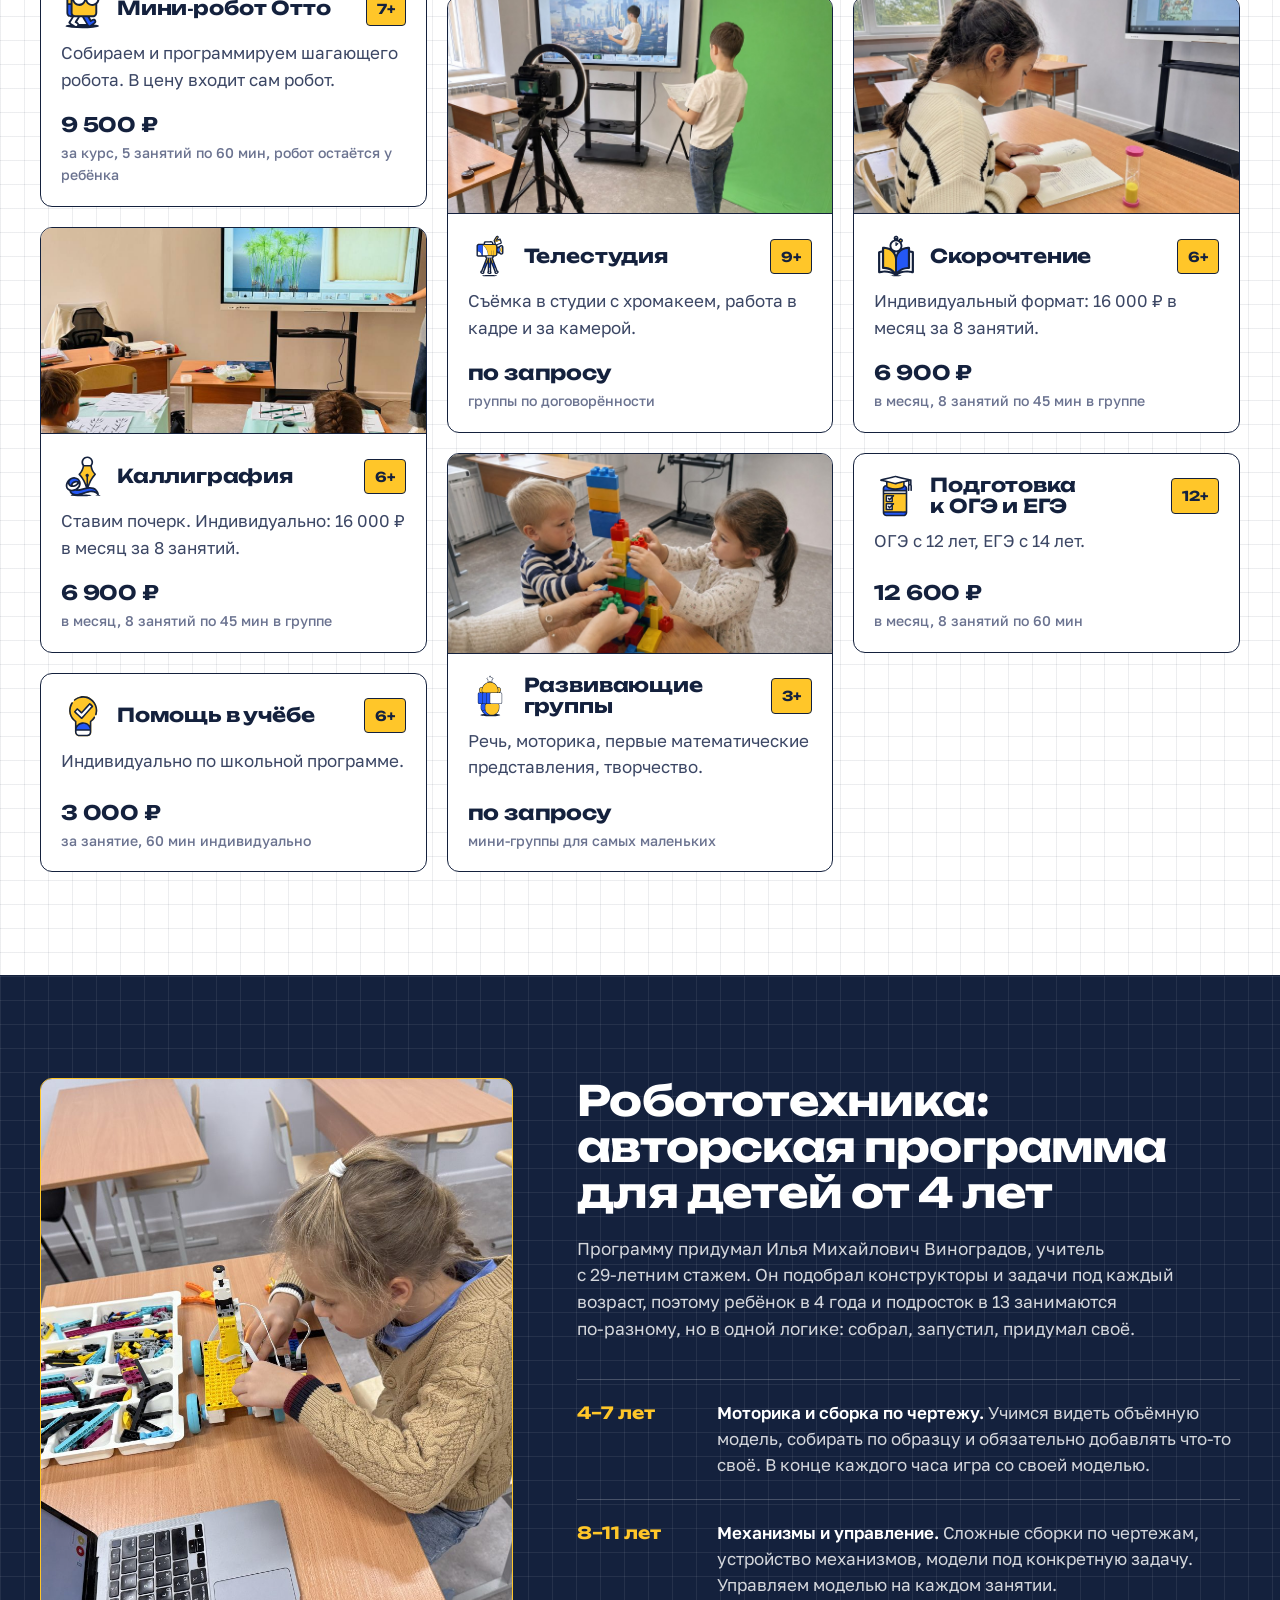
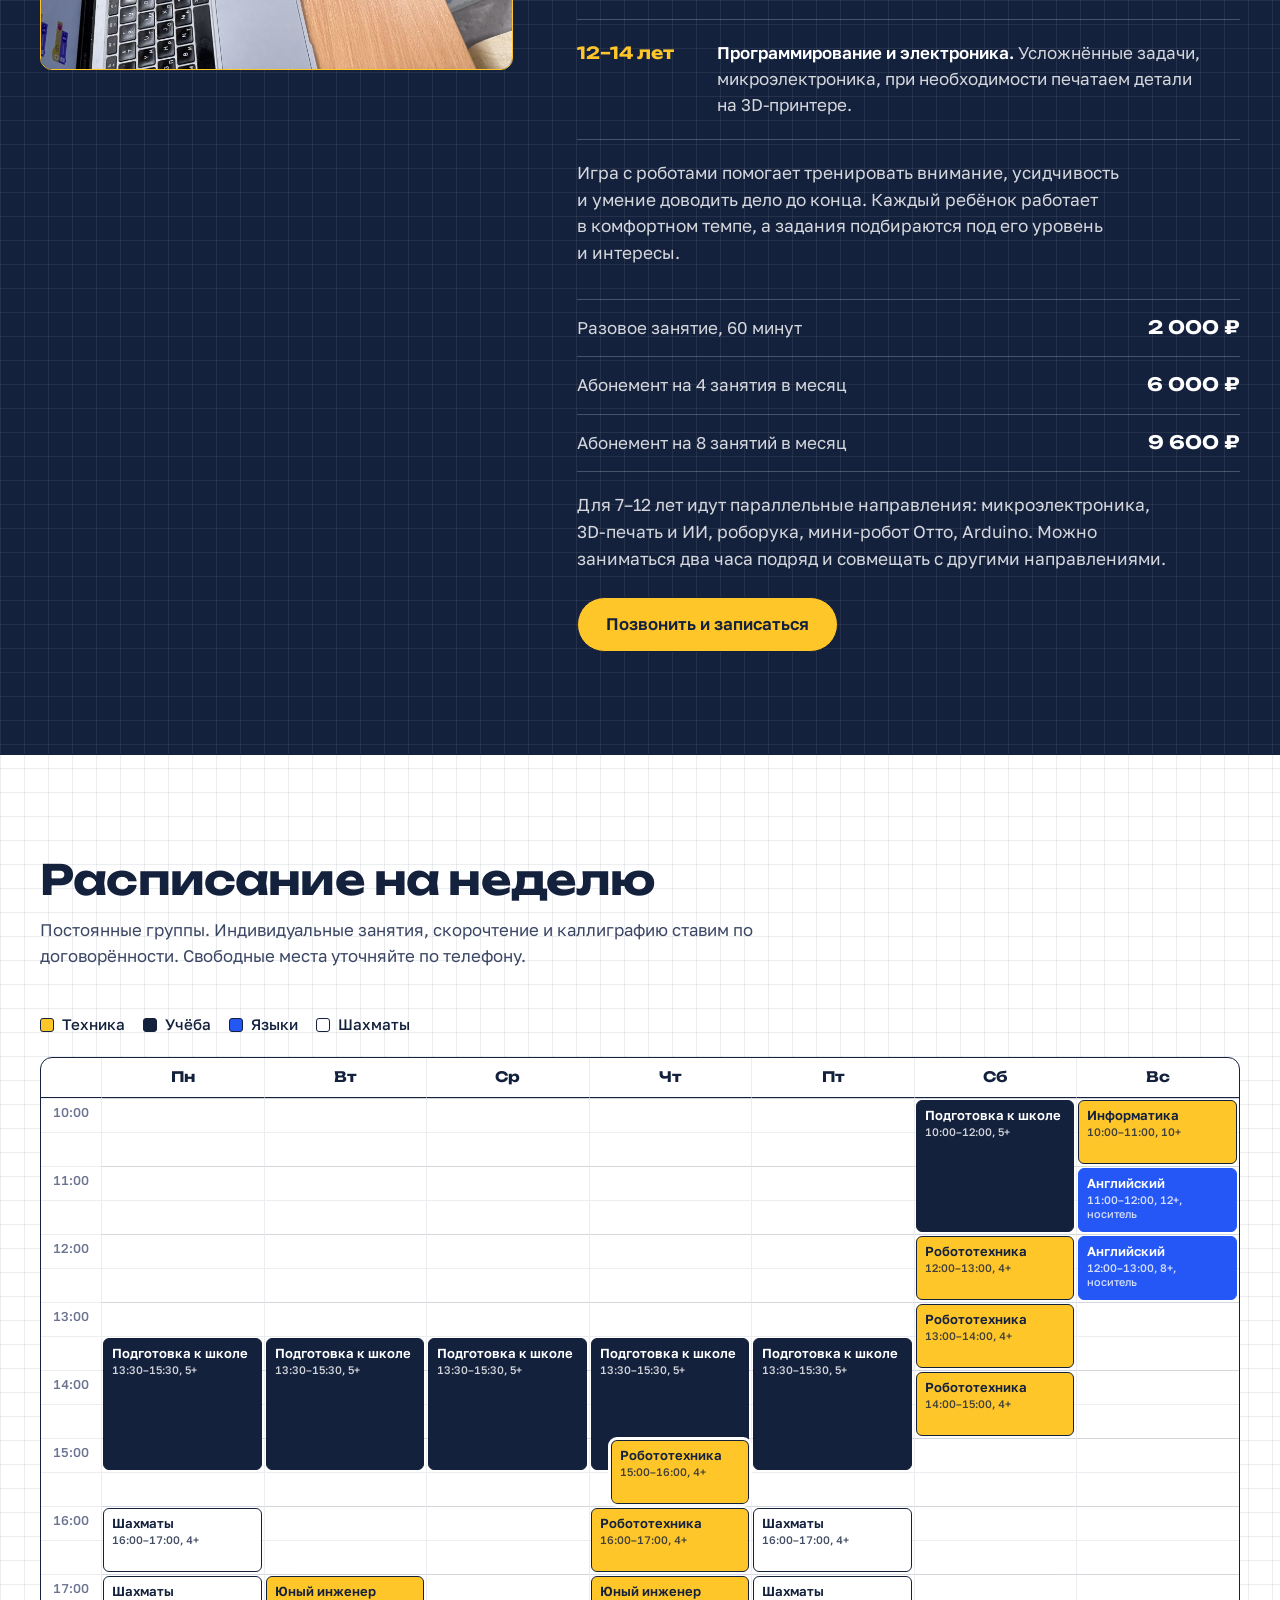
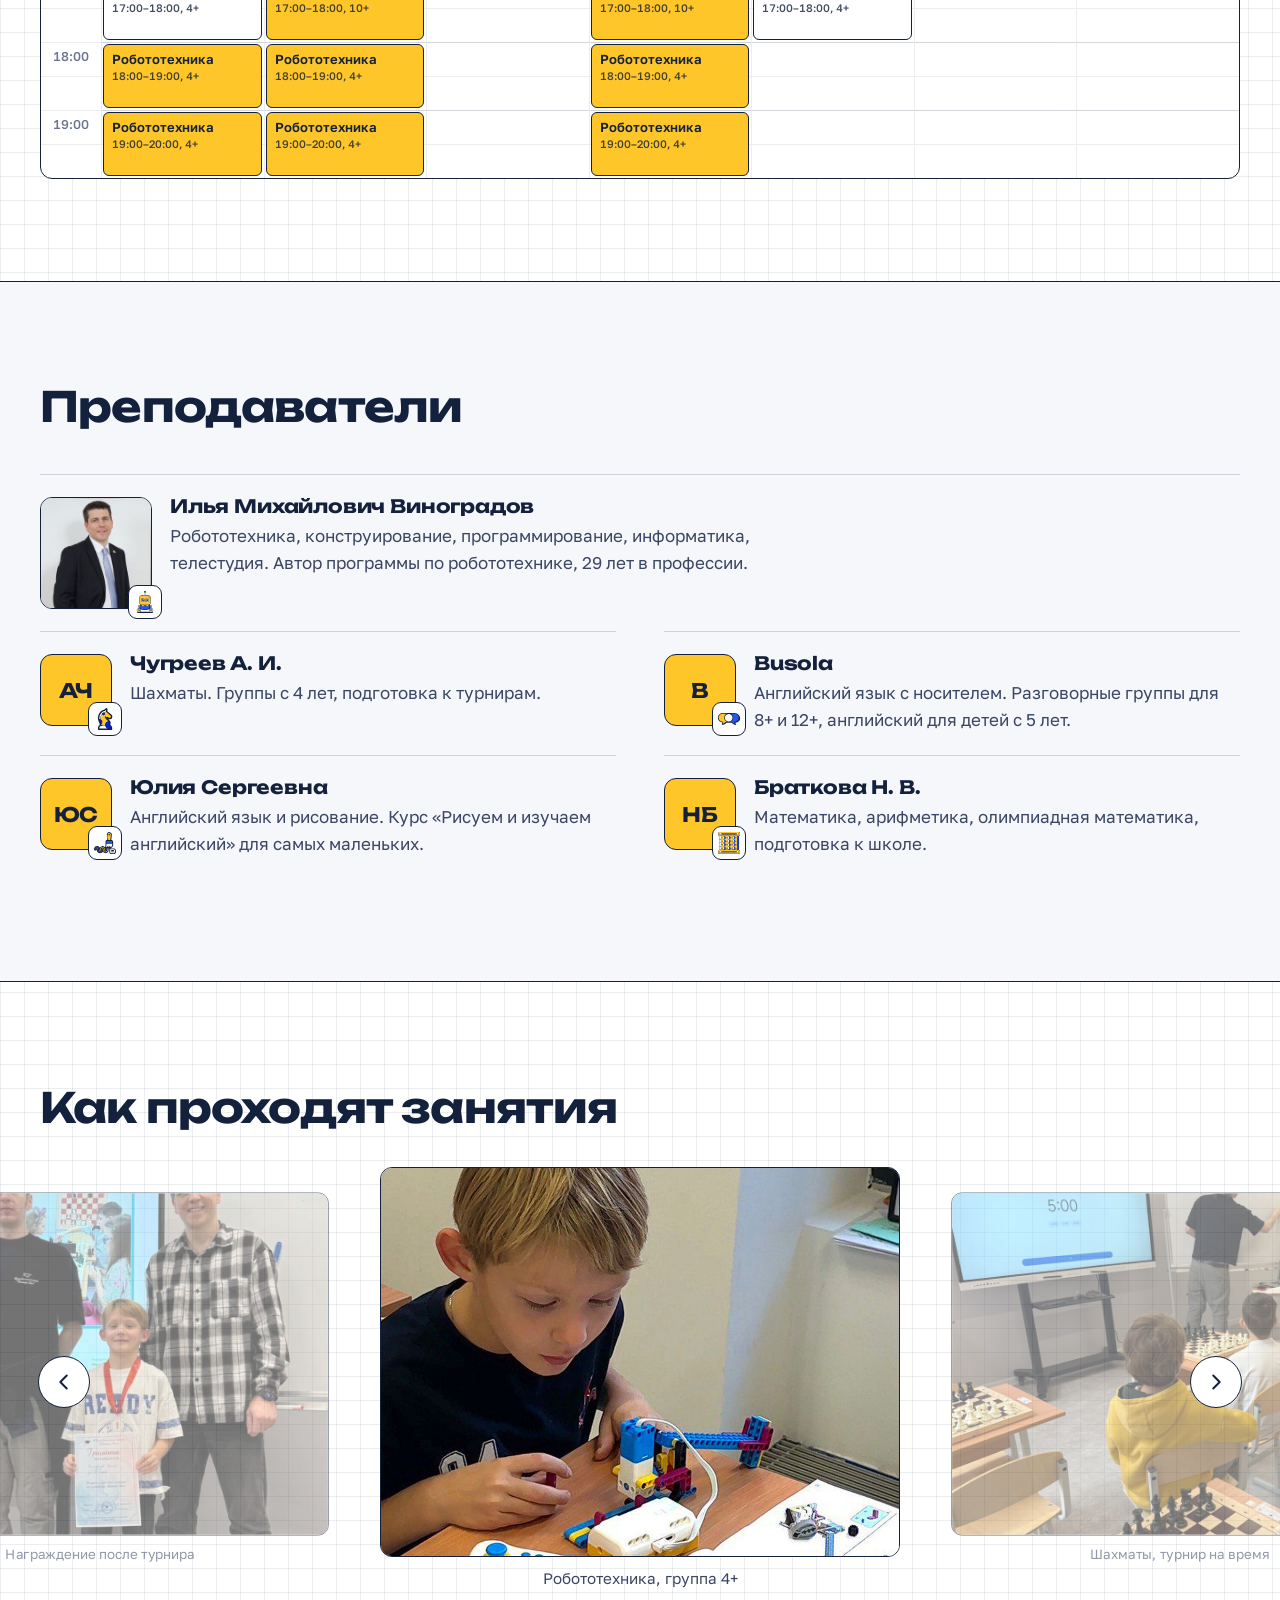
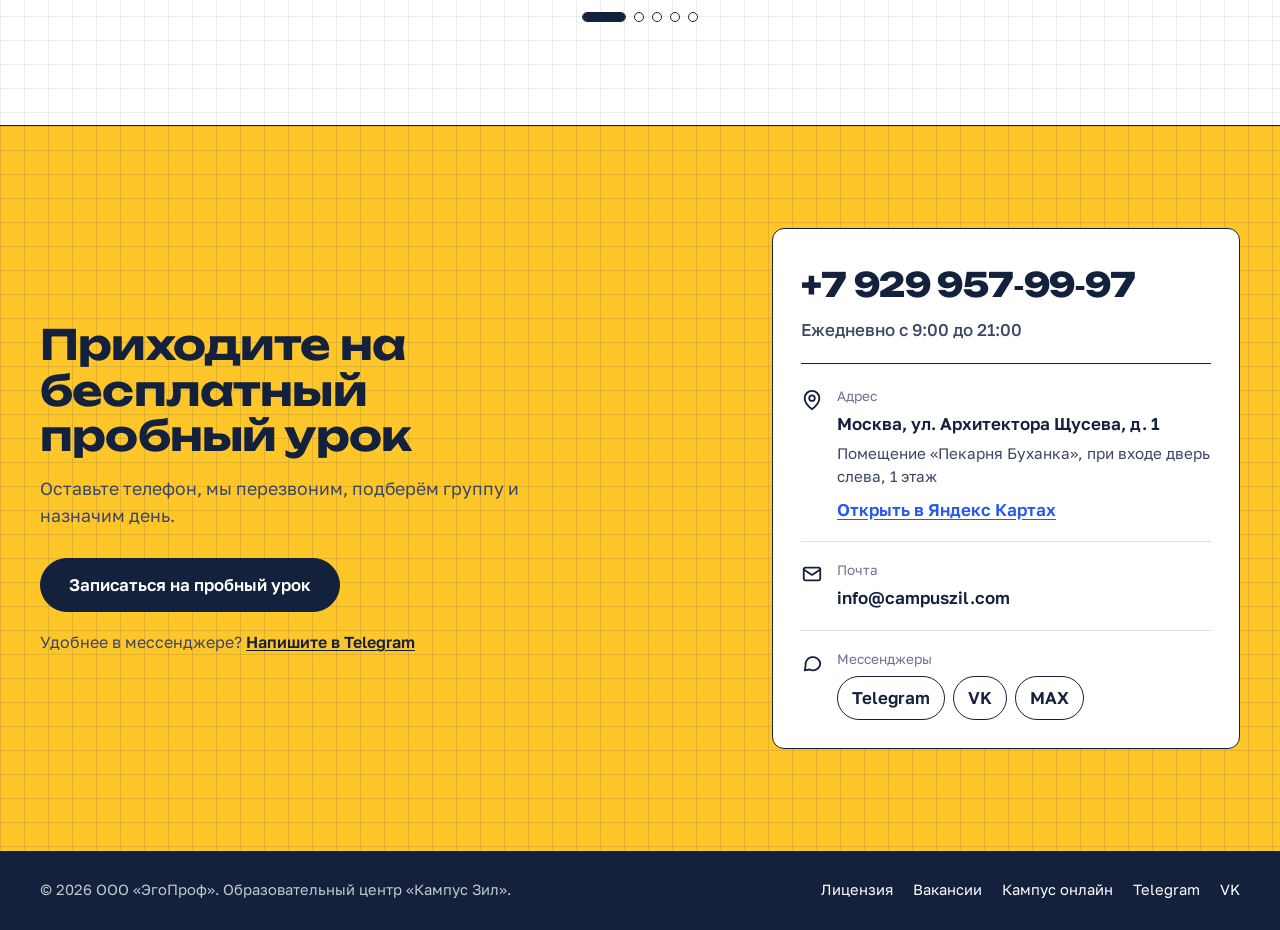
==== commit 838db89f: "Contacts: one primary action, white contact card with phone first Left column keeps the headline, on" ====
--- a/index.html
+++ b/index.html
@@ -235,38 +235,46 @@
     <div class="contacts-cta">
       <h2 id="contacts-title">Приходите на бесплатный пробный урок</h2>
       <p>Оставьте телефон, мы перезвоним, подберём группу и назначим день.</p>
-      <div class="hero-actions">
-        <a class="btn btn-ink btn-lg" href="https://yandex.ru/business/widget/request/company/144063589817" target="_blank" rel="noopener">Записаться на пробный урок</a>
-        <a class="btn btn-ghost btn-lg" href="https://t.me/campuszil" target="_blank" rel="noopener">Написать в Telegram</a>
-      </div>
-    </div>
-
-    <dl class="contacts-list">
-      <div>
-        <dt>Адрес</dt>
-        <dd>Москва, ул. Архитектора Щусева, д. 1<br><span class="muted">помещение «Пекарня Буханка», при входе дверь слева, 1 этаж</span><br><a href="https://yandex.ru/maps/?text=Москва, улица Архитектора Щусева, 1" target="_blank" rel="noopener">Открыть в Яндекс Картах</a></dd>
-      </div>
-      <div>
-        <dt>Часы работы</dt>
-        <dd>Ежедневно с 9:00 до 21:00<br><span class="muted">время занятий смотрите в расписании</span></dd>
-      </div>
-      <div>
-        <dt>Телефон</dt>
-        <dd><a href="tel:+79299579997">+7 (929) 957‑99‑97</a></dd>
-      </div>
-      <div>
-        <dt>Почта</dt>
-        <dd><a href="mailto:info@campuszil.com">info@campuszil.com</a></dd>
-      </div>
-      <div>
-        <dt>Мессенджеры</dt>
-        <dd class="socials">
-          <a href="https://t.me/campuszil" target="_blank" rel="noopener">Telegram</a>
-          <a href="https://vk.com/campuszil" target="_blank" rel="noopener">VK</a>
-          <a href="https://max.ru/u/f9LHodD0cOI58ydDmCj5pI-ljFYqhotPa6n236E9zcF99GbGORTSK93aBik" target="_blank" rel="noopener">MAX</a>
-        </dd>
-      </div>
-    </dl>
+      <a class="btn btn-ink btn-lg" href="https://yandex.ru/business/widget/request/company/144063589817" target="_blank" rel="noopener">Записаться на пробный урок</a>
+      <p class="contacts-alt">Удобнее в мессенджере? <a href="https://t.me/campuszil" target="_blank" rel="noopener">Напишите в Telegram</a></p>
+    </div>
+
+    <div class="contact-card">
+      <a class="contact-phone" href="tel:+79299579997">
+        <span class="contact-phone-num">+7 929 957‑99‑97</span>
+        <span class="contact-phone-cap">Ежедневно с 9:00 до 21:00</span>
+      </a>
+
+      <ul class="contact-rows">
+        <li>
+          <svg class="contact-ico" width="22" height="22" viewBox="0 0 24 24" fill="none" stroke="currentColor" stroke-width="2" stroke-linecap="round" stroke-linejoin="round" aria-hidden="true"><path d="M20 10c0 6-8 12-8 12S4 16 4 10a8 8 0 0 1 16 0z"/><circle cx="12" cy="10" r="3"/></svg>
+          <div>
+            <span class="contact-label">Адрес</span>
+            <span class="contact-value">Москва, ул. Архитектора Щусева, д. 1</span>
+            <span class="contact-note">Помещение «Пекарня Буханка», при входе дверь слева, 1 этаж</span>
+            <a class="contact-link" href="https://yandex.ru/maps/?text=Москва, улица Архитектора Щусева, 1" target="_blank" rel="noopener">Открыть в Яндекс Картах</a>
+          </div>
+        </li>
+        <li>
+          <svg class="contact-ico" width="22" height="22" viewBox="0 0 24 24" fill="none" stroke="currentColor" stroke-width="2" stroke-linecap="round" stroke-linejoin="round" aria-hidden="true"><rect x="3" y="5" width="18" height="14" rx="2"/><path d="m3 7 9 6 9-6"/></svg>
+          <div>
+            <span class="contact-label">Почта</span>
+            <a class="contact-value" href="mailto:info@campuszil.com">info@campuszil.com</a>
+          </div>
+        </li>
+        <li>
+          <svg class="contact-ico" width="22" height="22" viewBox="0 0 24 24" fill="none" stroke="currentColor" stroke-width="2" stroke-linecap="round" stroke-linejoin="round" aria-hidden="true"><path d="M21 12a8 8 0 0 1-11.6 7.1L4 20l1-4.6A8 8 0 1 1 21 12z"/></svg>
+          <div>
+            <span class="contact-label">Мессенджеры</span>
+            <span class="socials">
+              <a href="https://t.me/campuszil" target="_blank" rel="noopener">Telegram</a>
+              <a href="https://vk.com/campuszil" target="_blank" rel="noopener">VK</a>
+              <a href="https://max.ru/u/f9LHodD0cOI58ydDmCj5pI-ljFYqhotPa6n236E9zcF99GbGORTSK93aBik" target="_blank" rel="noopener">MAX</a>
+            </span>
+          </div>
+        </li>
+      </ul>
+    </div>
   </div>
 </section>
 
--- a/css/style.css
+++ b/css/style.css
@@ -324,9 +324,20 @@
 .carousel-btn:hover { background: var(--ink); color: #fff; }
 .carousel-btn.is-prev { left: clamp(8px, 3vw, 40px); }
 .carousel-btn.is-next { right: clamp(8px, 3vw, 40px); }
-.carousel-dots { display: flex; justify-content: center; gap: 8px; margin-top: 18px; }
-.carousel-dots button { width: 10px; height: 10px; padding: 0; border-radius: 50%; border: var(--line) solid var(--ink); background: var(--paper); cursor: pointer; transition: background-color var(--t-fast), transform var(--t-fast); }
-.carousel-dots button[aria-selected="true"] { background: var(--ink); transform: scale(1.2); }
+.carousel-dots { display: flex; justify-content: center; align-items: center; gap: 8px; margin-top: 18px; }
+.carousel-dots button {
+  position: relative; width: 10px; height: 10px; padding: 0; border-radius: 999px; overflow: hidden;
+  border: var(--line) solid var(--ink); background: var(--paper); cursor: pointer;
+  transition: background-color var(--t-fast);
+}
+.carousel-dots button[aria-selected="true"] { width: 44px; }
+.carousel-dots button::after {
+  content: ""; position: absolute; inset: 0; background: var(--ink); transform: scaleX(0); transform-origin: left;
+}
+.carousel-dots button[aria-selected="true"]:not(.is-running)::after { transform: scaleX(1); }
+.carousel-dots button.is-running::after { animation: dot-fill 4000ms linear forwards; }
+.carousel.is-paused .carousel-dots button.is-running::after { animation-play-state: paused; }
+@keyframes dot-fill { from { transform: scaleX(0); } to { transform: scaleX(1); } }
 
 /* ---------- Contacts ---------- */
 .contacts {
@@ -337,16 +348,29 @@
   background-size: var(--cell) var(--cell);
   border-top: var(--line) solid var(--ink);
 }
-.contacts-grid { display: grid; grid-template-columns: minmax(0, 6fr) minmax(0, 6fr); gap: clamp(32px, 6vw, 96px); align-items: start; }
-.contacts-cta p { margin-top: 16px; font-size: 1.1rem; color: var(--ink-2); max-width: 32em; }
-.contacts-list { margin: 0; display: grid; grid-template-columns: 1fr 1fr; gap: 24px 32px; }
-.contacts-list > div:first-child { grid-column: 1 / -1; }
-.contacts-list dt { font-family: var(--font-display); font-weight: 700; font-size: 0.9rem; margin-bottom: 6px; }
-.contacts-list dd { margin: 0; }
-.contacts-list a { color: var(--ink); font-weight: 600; }
-.contacts-list .muted { color: var(--ink-2); font-size: 0.95rem; }
-.socials { display: flex; flex-wrap: wrap; gap: 8px; }
-.socials a { text-decoration: none; padding: 8px 14px; border: var(--line) solid var(--ink); border-radius: 999px; background: var(--paper); }
+.contacts-grid { display: grid; grid-template-columns: minmax(0, 7fr) minmax(0, 5fr); gap: clamp(32px, 6vw, 96px); align-items: center; }
+.contacts-cta p { margin-top: 16px; font-size: 1.1rem; color: var(--ink-2); max-width: 30em; }
+.contacts-cta .btn { margin-top: 28px; }
+.contacts-alt { font-size: 1rem !important; margin-top: 18px !important; }
+.contacts-alt a { color: var(--ink); font-weight: 600; }
+
+.contact-card { background: var(--paper); border: var(--line) solid var(--ink); border-radius: var(--radius); padding: 8px 28px 28px; }
+.contact-phone { display: block; padding: 22px 0 20px; border-bottom: var(--line) solid var(--ink); text-decoration: none; color: var(--ink); }
+.contact-phone-num { display: block; font-family: var(--font-display); font-weight: 800; font-size: clamp(1.5rem, 1rem + 1.6vw, 2.1rem); letter-spacing: -0.02em; font-variant-numeric: tabular-nums; }
+.contact-phone:hover .contact-phone-num { color: var(--blue); }
+.contact-phone-cap { display: block; margin-top: 6px; color: var(--ink-2); font-weight: 500; }
+
+.contact-rows { list-style: none; margin: 0; padding: 0; }
+.contact-rows li { display: grid; grid-template-columns: 22px 1fr; gap: 14px; padding: 18px 0 0; margin-top: 18px; border-top: 1px solid rgba(20, 33, 61, 0.14); }
+.contact-rows li:first-child { border-top: 0; margin-top: 0; padding-top: 22px; }
+.contact-ico { color: var(--ink); margin-top: 3px; }
+.contact-label { display: block; font-size: 0.85rem; color: var(--ink-3); margin-bottom: 4px; }
+.contact-value { display: block; font-weight: 600; color: var(--ink); text-decoration: none; }
+a.contact-value:hover { color: var(--blue); }
+.contact-note { display: block; color: var(--ink-2); font-size: 0.95rem; margin-top: 4px; }
+.contact-link { display: inline-block; margin-top: 8px; font-weight: 600; }
+.socials { display: flex; flex-wrap: wrap; gap: 8px; margin-top: 6px; }
+.socials a { text-decoration: none; padding: 8px 14px; border: var(--line) solid var(--ink); border-radius: 999px; color: var(--ink); font-weight: 600; }
 .socials a:hover { background: var(--ink); color: #fff; }
 
 /* ---------- Footer ---------- */
@@ -405,6 +429,7 @@
   .robotics-photo { position: static; }
   .robotics-photo img { aspect-ratio: 4 / 3; }
   .contacts-grid { grid-template-columns: 1fr; }
+  .contact-card { max-width: 560px; }
   .teacher-list { grid-template-columns: 1fr; }
   .teacher-list li, .teacher-list li:first-child { grid-template-columns: 64px 1fr; gap: 16px; }
   .avatar, .teacher-list li:first-child .avatar { width: 64px; height: 64px; }
@@ -433,8 +458,8 @@
   .course.has-photo .course-photo { flex: none; aspect-ratio: 16 / 9; min-height: 0; }
   .ladder li { grid-template-columns: 1fr; gap: 6px; }
   .day-list li { grid-template-columns: 1fr; gap: 4px; }
-  .contacts-list { grid-template-columns: 1fr; }
-  .contacts-cta .hero-actions .btn { width: 100%; }
+  .contacts-cta .btn { width: 100%; }
+  .contact-card { padding: 4px 20px 20px; }
   .footer-row { flex-direction: column; align-items: flex-start; }
 
   .mobile-bar {
@@ -452,4 +477,5 @@
   html { scroll-behavior: auto; }
   *, *::before, *::after { transition-duration: 0.01ms !important; animation-duration: 0.01ms !important; }
   .carousel-slide figure { transform: none; opacity: 1; }
-}
+  .carousel-dots button::after { animation: none !important; transform: scaleX(1); }
+}
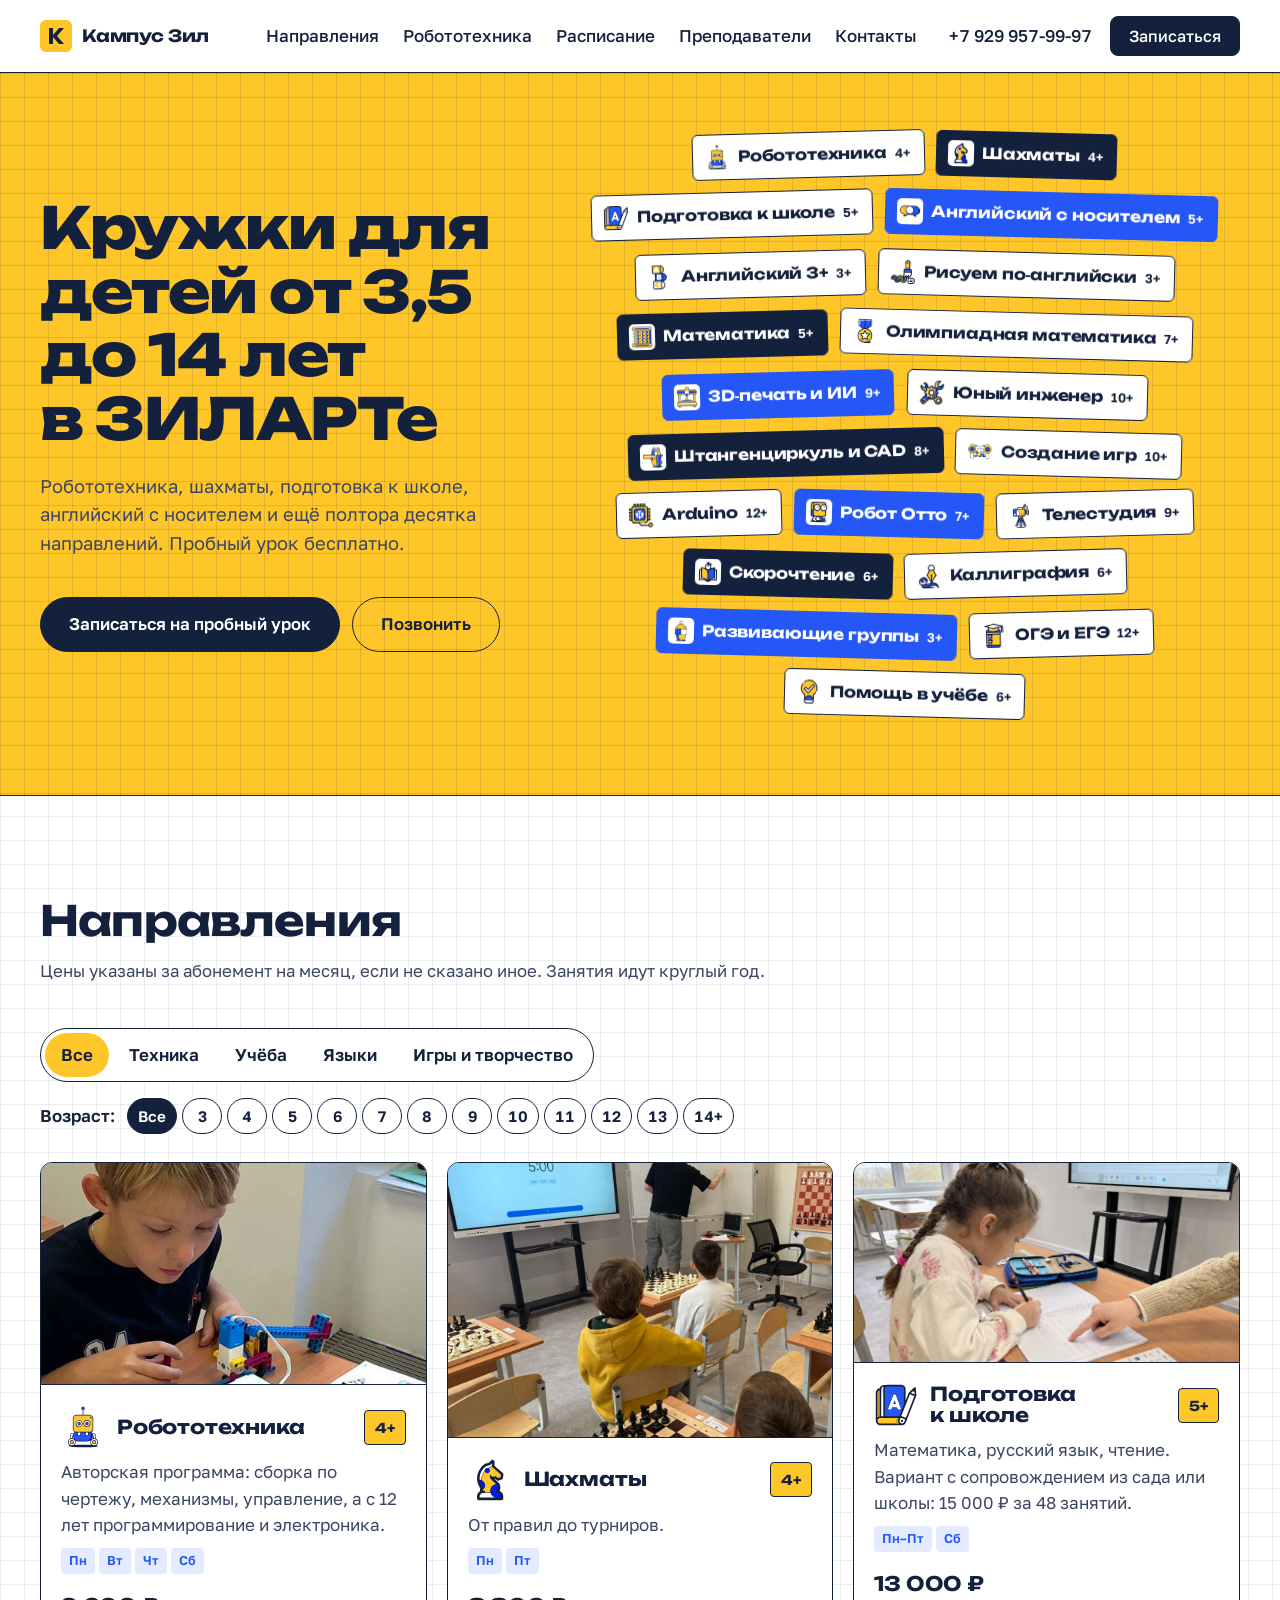
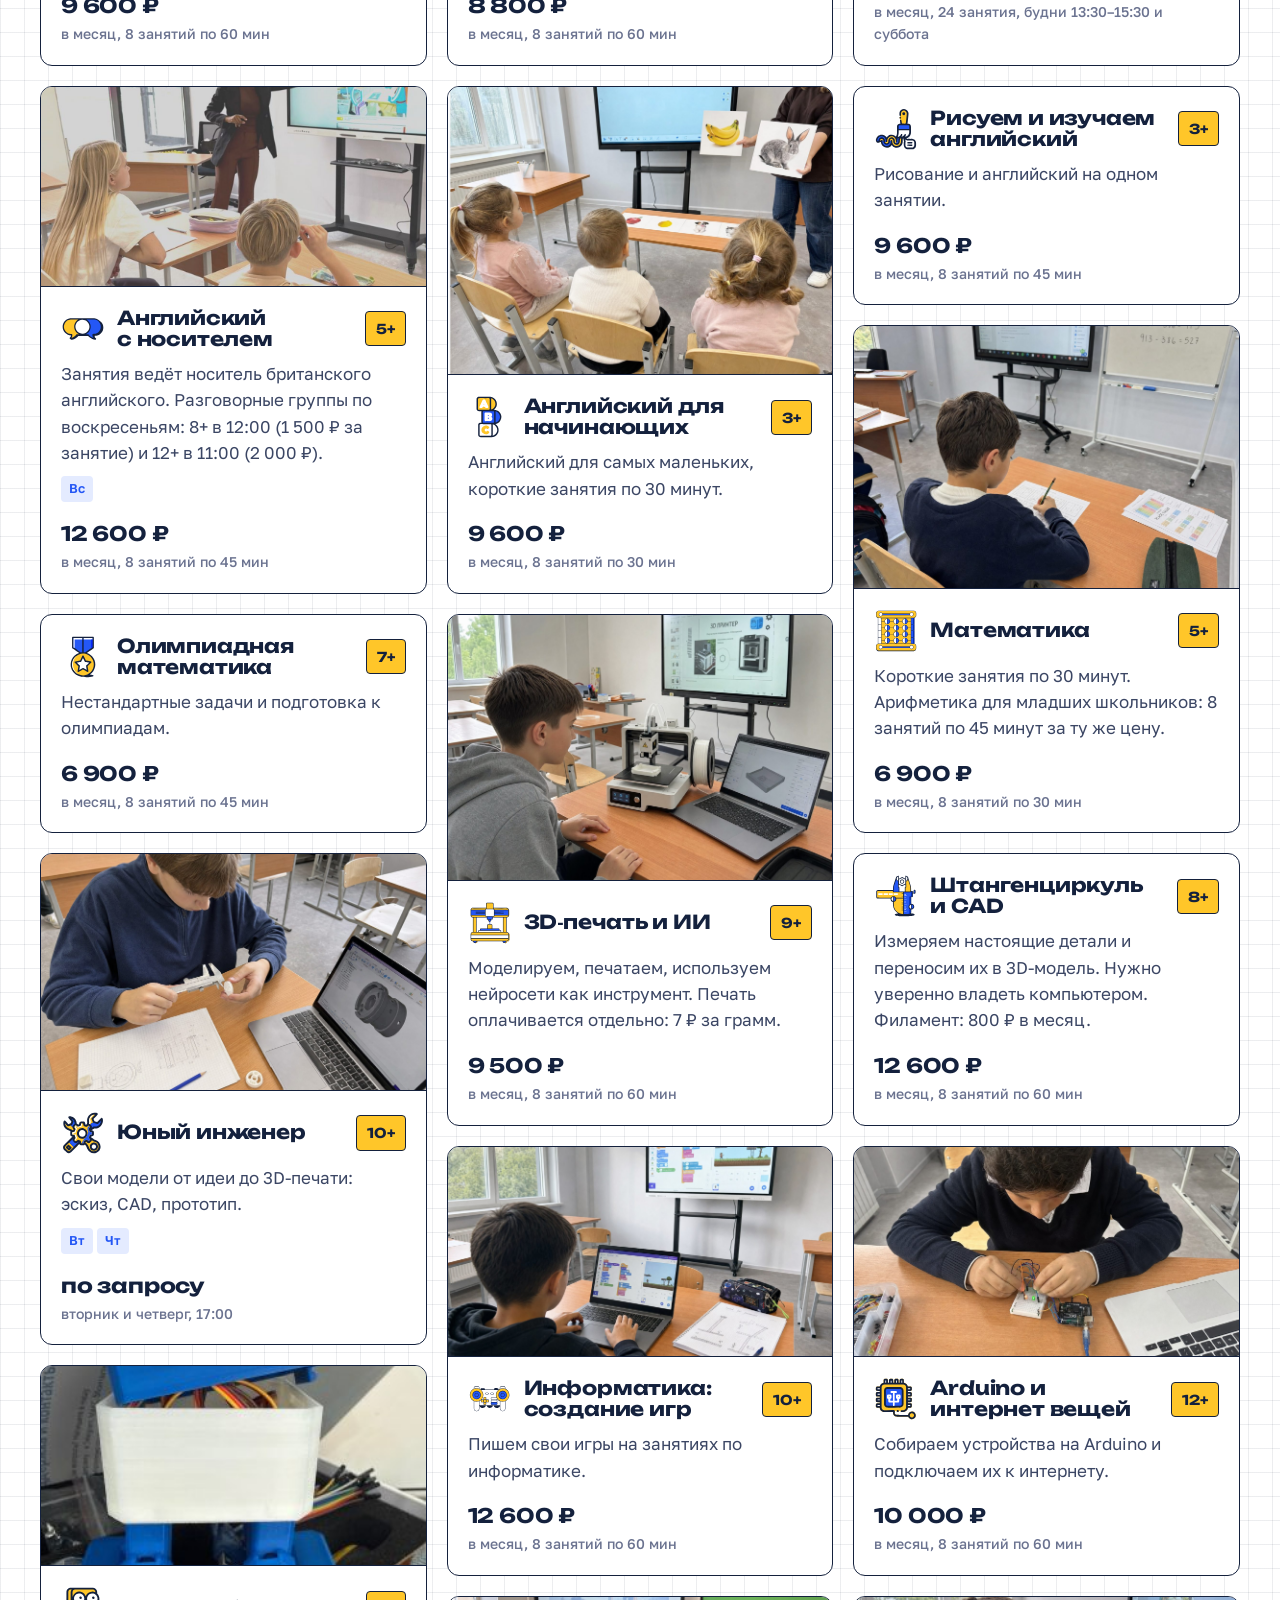
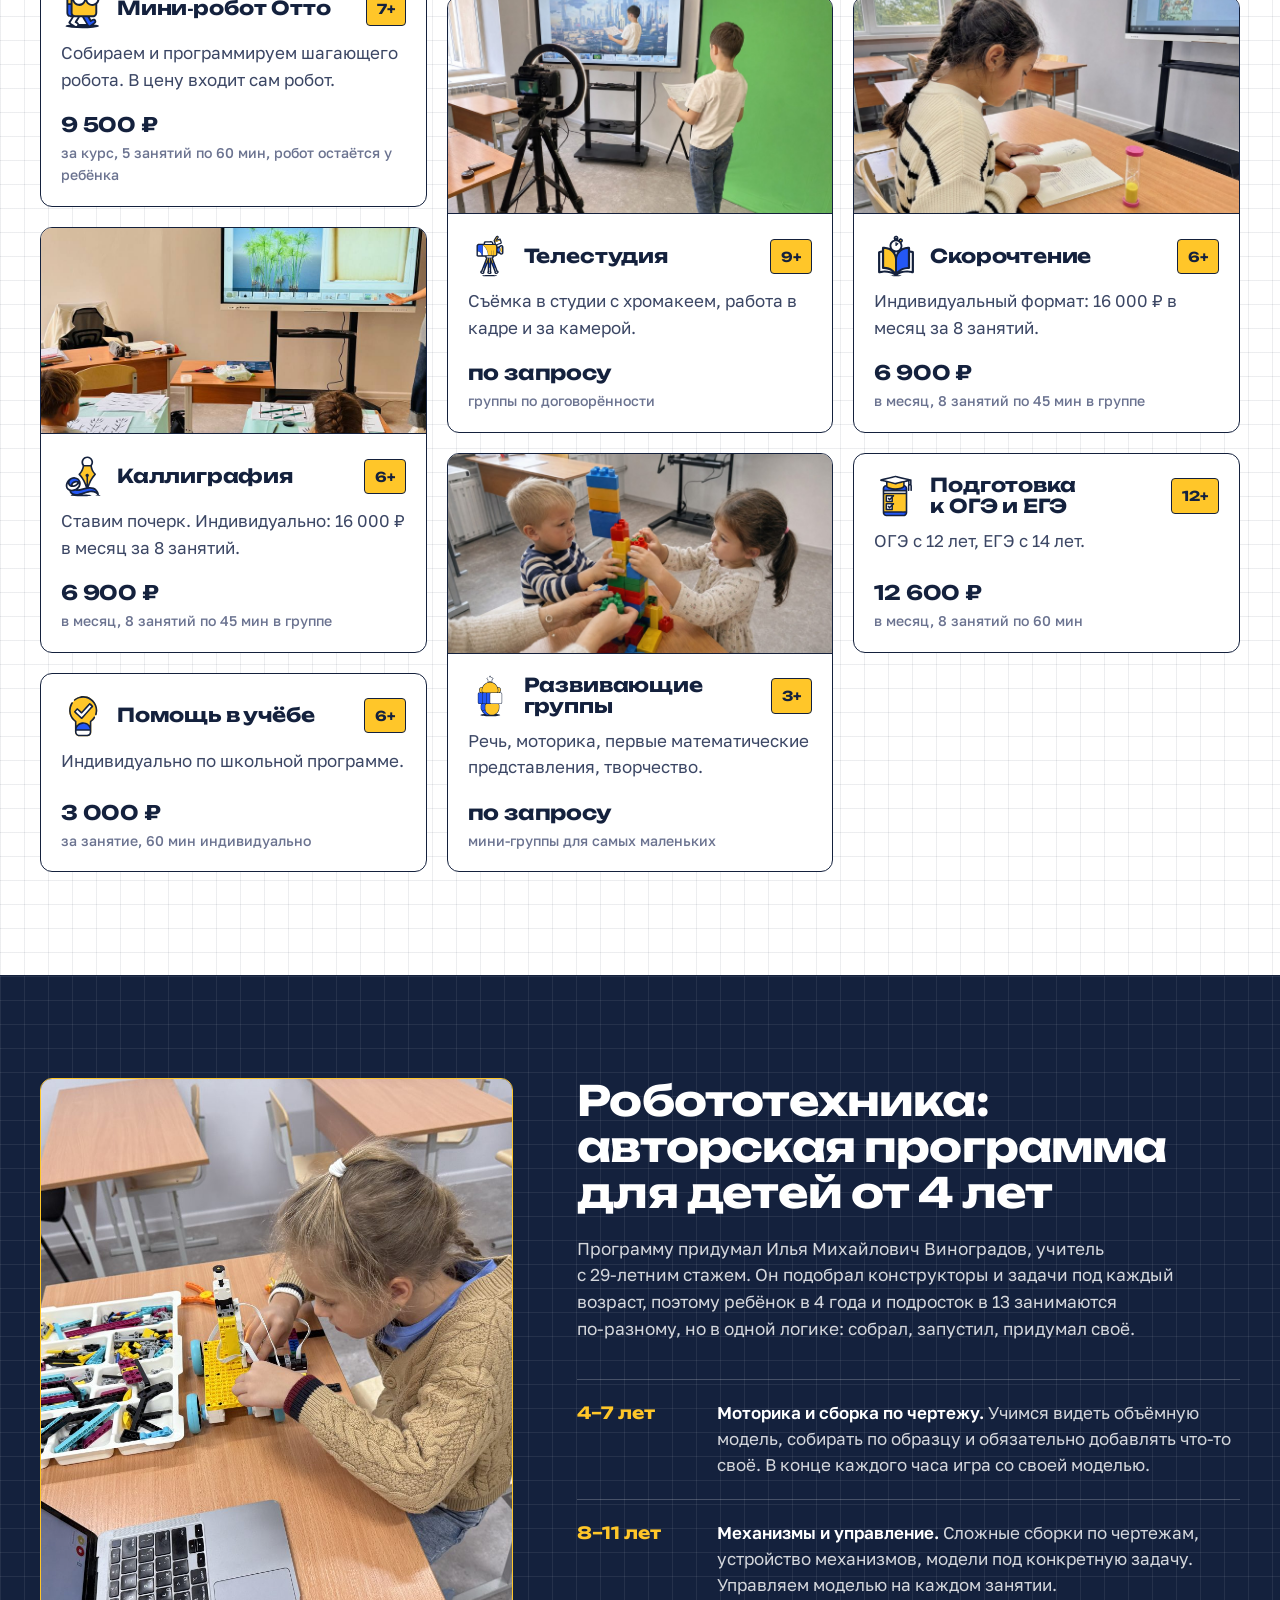
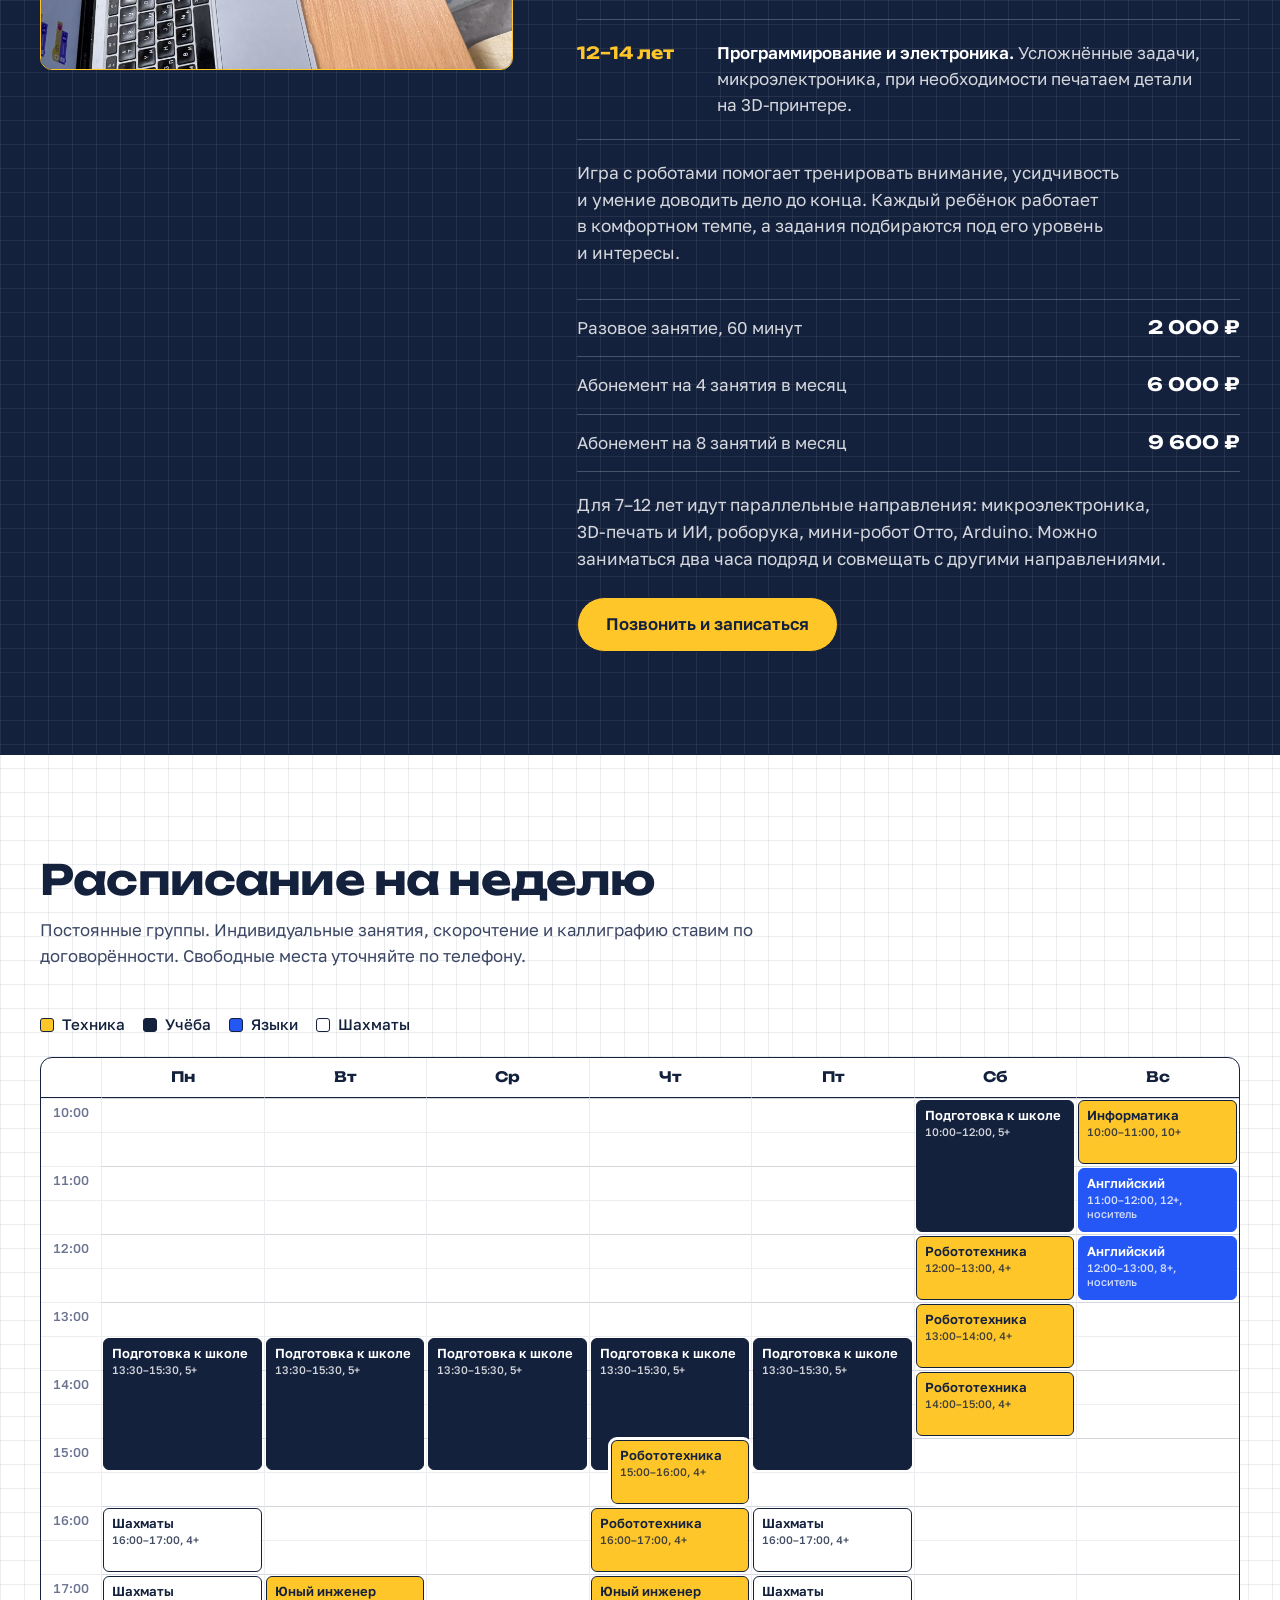
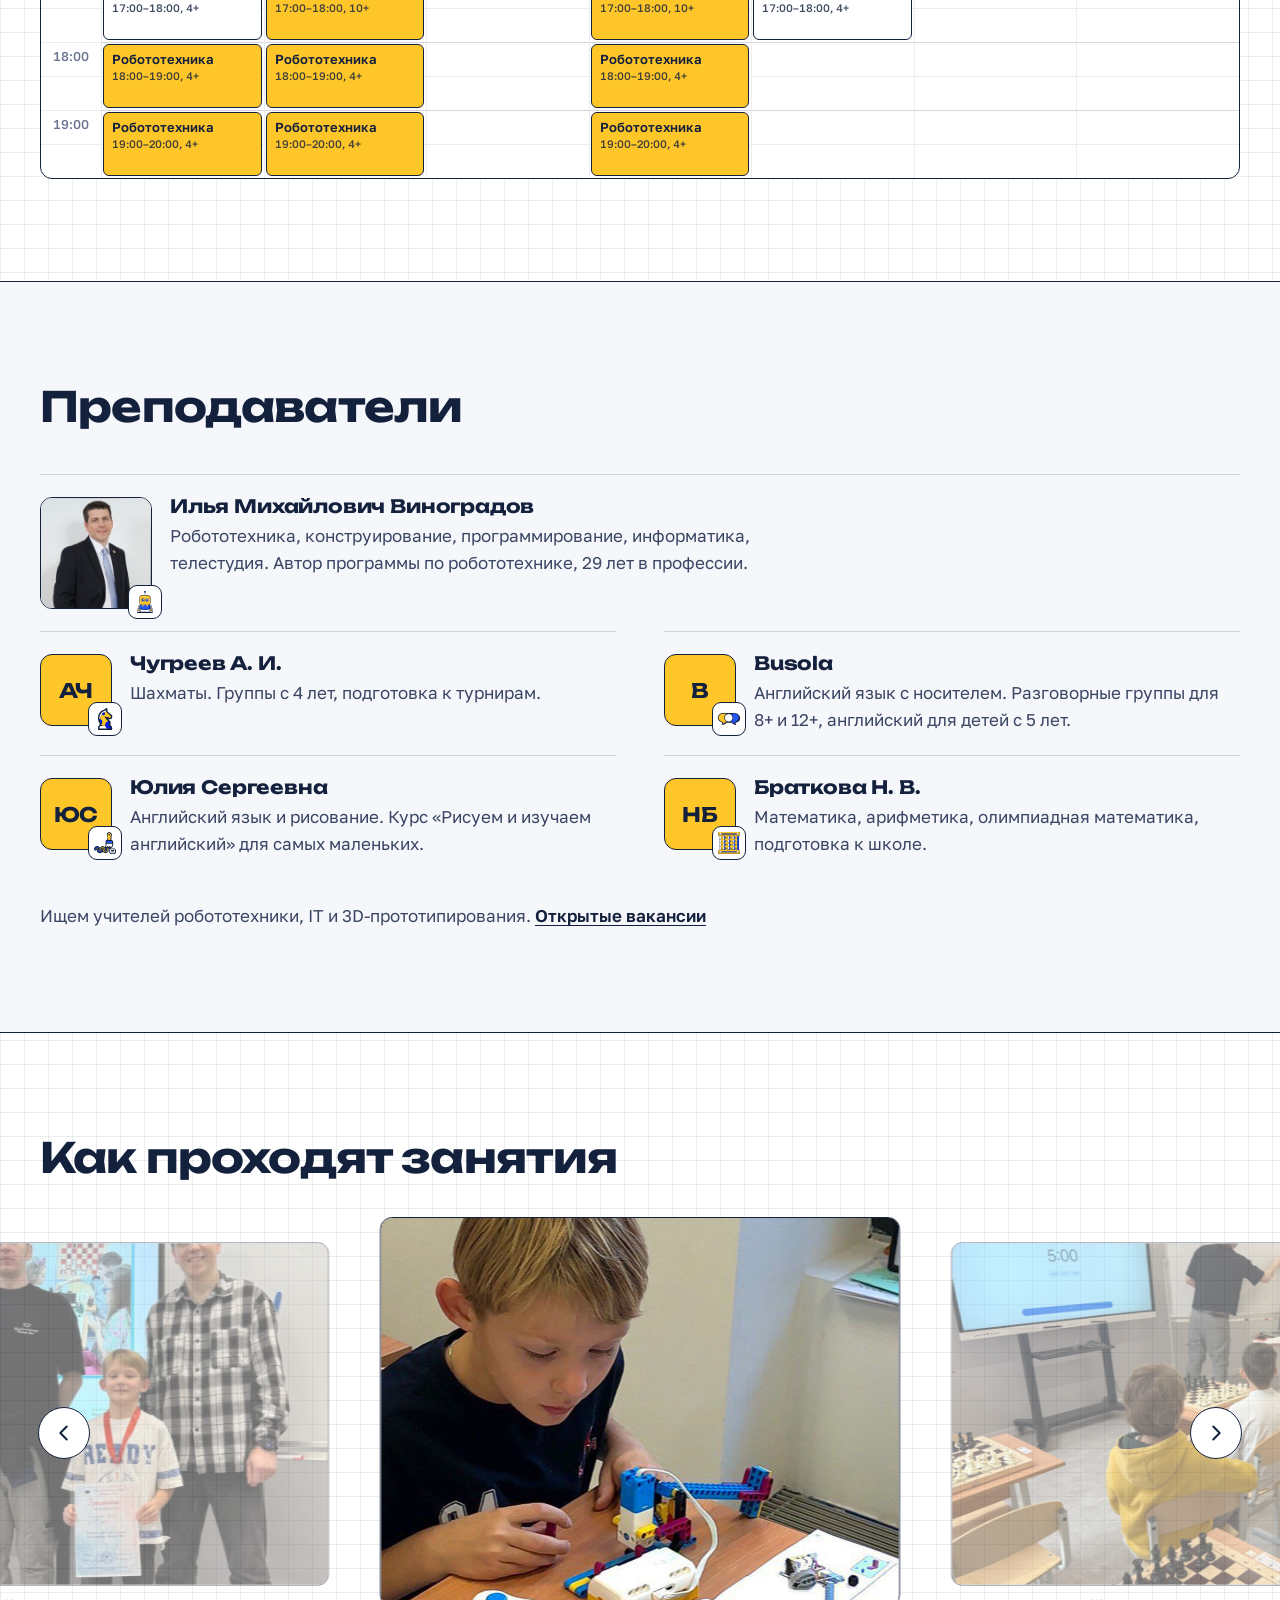
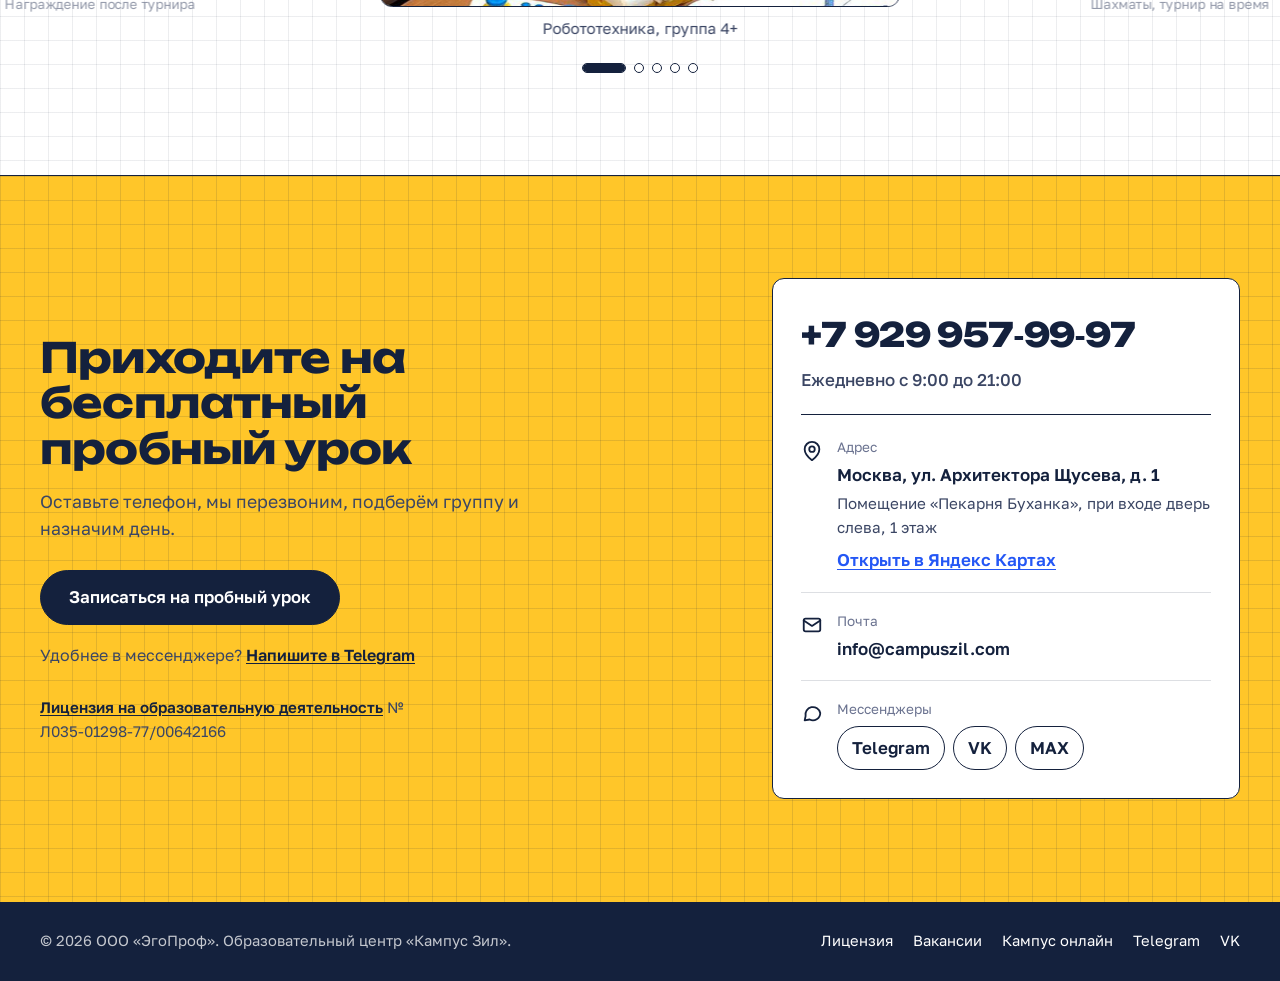
==== commit 80dc871f: "Add Licence and Vacancies pages licence.html: status, number, date, issuer, licensee, education type" ====
--- a/index.html
+++ b/index.html
@@ -199,6 +199,7 @@
         </div>
       </li>
     </ul>
+    <p class="teachers-hire">Ищем учителей робототехники, IT и 3D‑прототипирования. <a href="vacancies.html">Открытые вакансии</a></p>
   </div>
 </section>
 
@@ -237,6 +238,7 @@
       <p>Оставьте телефон, мы перезвоним, подберём группу и назначим день.</p>
       <a class="btn btn-ink btn-lg" href="https://yandex.ru/business/widget/request/company/144063589817" target="_blank" rel="noopener">Записаться на пробный урок</a>
       <p class="contacts-alt">Удобнее в мессенджере? <a href="https://t.me/campuszil" target="_blank" rel="noopener">Напишите в Telegram</a></p>
+      <p class="contacts-licence"><a href="licence.html">Лицензия на образовательную деятельность</a> № Л035‑01298‑77/00642166</p>
     </div>
 
     <div class="contact-card">
@@ -284,8 +286,8 @@
   <div class="container footer-row">
     <p>© <span data-year></span> ООО «ЭгоПроф». Образовательный центр «Кампус Зил».</p>
     <nav aria-label="Дополнительно">
-      <a href="https://campuszil.com/лицензия-на-обучение/" target="_blank" rel="noopener">Лицензия</a>
-      <a href="https://campuszil.com/%d0%b2%d0%b0%d0%ba%d0%b0%d0%bd%d1%81%d0%b8%d0%b8/" target="_blank" rel="noopener">Вакансии</a>
+      <a href="licence.html">Лицензия</a>
+      <a href="vacancies.html">Вакансии</a>
       <a href="https://school.egoprof.com/?redirect=0" target="_blank" rel="noopener">Кампус онлайн</a>
       <a href="https://t.me/campuszil" target="_blank" rel="noopener">Telegram</a>
       <a href="https://vk.com/campuszil" target="_blank" rel="noopener">VK</a>
--- a/css/style.css
+++ b/css/style.css
@@ -479,3 +479,64 @@
   .carousel-slide figure { transform: none; opacity: 1; }
   .carousel-dots button::after { animation: none !important; transform: scaleX(1); }
 }
+
+/* ==========================================================================
+   Внутренние страницы: лицензия, вакансии
+   ========================================================================== */
+.page-hero {
+  background-color: var(--zil);
+  background-image:
+    linear-gradient(var(--zil-grid) 1px, transparent 1px),
+    linear-gradient(90deg, var(--zil-grid) 1px, transparent 1px);
+  background-size: var(--cell) var(--cell);
+  border-bottom: var(--line) solid var(--ink);
+  padding-block: clamp(32px, 4vw, 56px) clamp(36px, 5vw, 64px);
+}
+.crumbs { font-size: 0.95rem; color: var(--ink-2); margin-bottom: 16px; }
+.crumbs a { color: var(--ink); font-weight: 500; text-decoration: none; }
+.crumbs a:hover { text-decoration: underline; }
+.page-hero h1 { font-size: clamp(1.8rem, 1rem + 2.8vw, 3rem); max-width: 18em; }
+.page-lead { margin-top: 18px; font-size: 1.12rem; color: var(--ink-2); max-width: 36em; }
+.page-body { padding-block: clamp(40px, 6vw, 80px); }
+.page-grid { display: grid; grid-template-columns: minmax(0, 7fr) minmax(0, 5fr); gap: clamp(32px, 5vw, 72px); align-items: start; }
+
+.fact-list { margin: 0; border-top: var(--line) solid var(--ink); }
+.fact-list > div { display: grid; grid-template-columns: 220px 1fr; gap: 16px; padding: 16px 0; border-bottom: 1px solid rgba(20, 33, 61, 0.18); }
+.fact-list dt { color: var(--ink-3); }
+.fact-list dd { margin: 0; font-weight: 600; }
+.pill { display: inline-block; padding: 4px 12px; border-radius: 999px; border: var(--line) solid var(--ink); font-weight: 600; font-size: 0.95rem; }
+.pill-ok { background: var(--zil); }
+.page-actions { display: flex; flex-wrap: wrap; gap: 12px; margin-top: 28px; }
+.page-note { margin-top: 16px; font-size: 0.95rem; max-width: 46em; }
+
+.doc-preview { display: block; text-decoration: none; color: var(--ink-2); font-size: 0.95rem; }
+.doc-preview img { border: var(--line) solid var(--ink); border-radius: var(--radius); background: #fff; transform: rotate(-1.5deg); transition: transform var(--t-med) var(--ease-out); }
+.doc-preview:hover img { transform: rotate(0) translateY(-2px); }
+.doc-preview span { display: block; margin-top: 14px; text-align: center; }
+
+.vacancy-list { list-style: none; margin: 0; padding: 0; border-top: var(--line) solid var(--ink); }
+.vacancy { display: grid; grid-template-columns: 44px 1fr auto; gap: 20px; align-items: center; padding: 24px 0; border-bottom: 1px solid rgba(20, 33, 61, 0.18); }
+.vacancy h2 { font-size: 1.25rem; }
+.vacancy p { margin-top: 6px; color: var(--ink-2); max-width: 46em; }
+.vacancy-icon { width: 44px; height: 44px; }
+.vacancy-cta { margin-top: clamp(32px, 5vw, 56px); padding: 28px; border: var(--line) solid var(--ink); border-radius: var(--radius); background: var(--paper); max-width: 46em; }
+.vacancy-cta h2 { font-size: 1.35rem; }
+.vacancy-cta p { margin-top: 12px; }
+.vacancy-cta a { color: var(--ink); font-weight: 600; }
+
+.teachers-hire { margin-top: 24px; color: var(--ink-2); }
+.teachers-hire a { color: var(--ink); font-weight: 600; }
+.contacts-licence { font-size: 0.95rem !important; margin-top: 28px !important; color: var(--ink-2) !important; }
+.contacts-licence a { color: var(--ink); font-weight: 600; }
+
+@media (max-width: 900px) {
+  .page-grid { grid-template-columns: 1fr; }
+  .doc-preview { max-width: 420px; }
+}
+@media (max-width: 600px) {
+  .fact-list > div { grid-template-columns: 1fr; gap: 4px; }
+  .page-actions .btn { width: 100%; }
+  .vacancy { grid-template-columns: 44px 1fr; }
+  .vacancy .btn { grid-column: 2; justify-self: start; }
+  .vacancy-cta { padding: 20px; }
+}
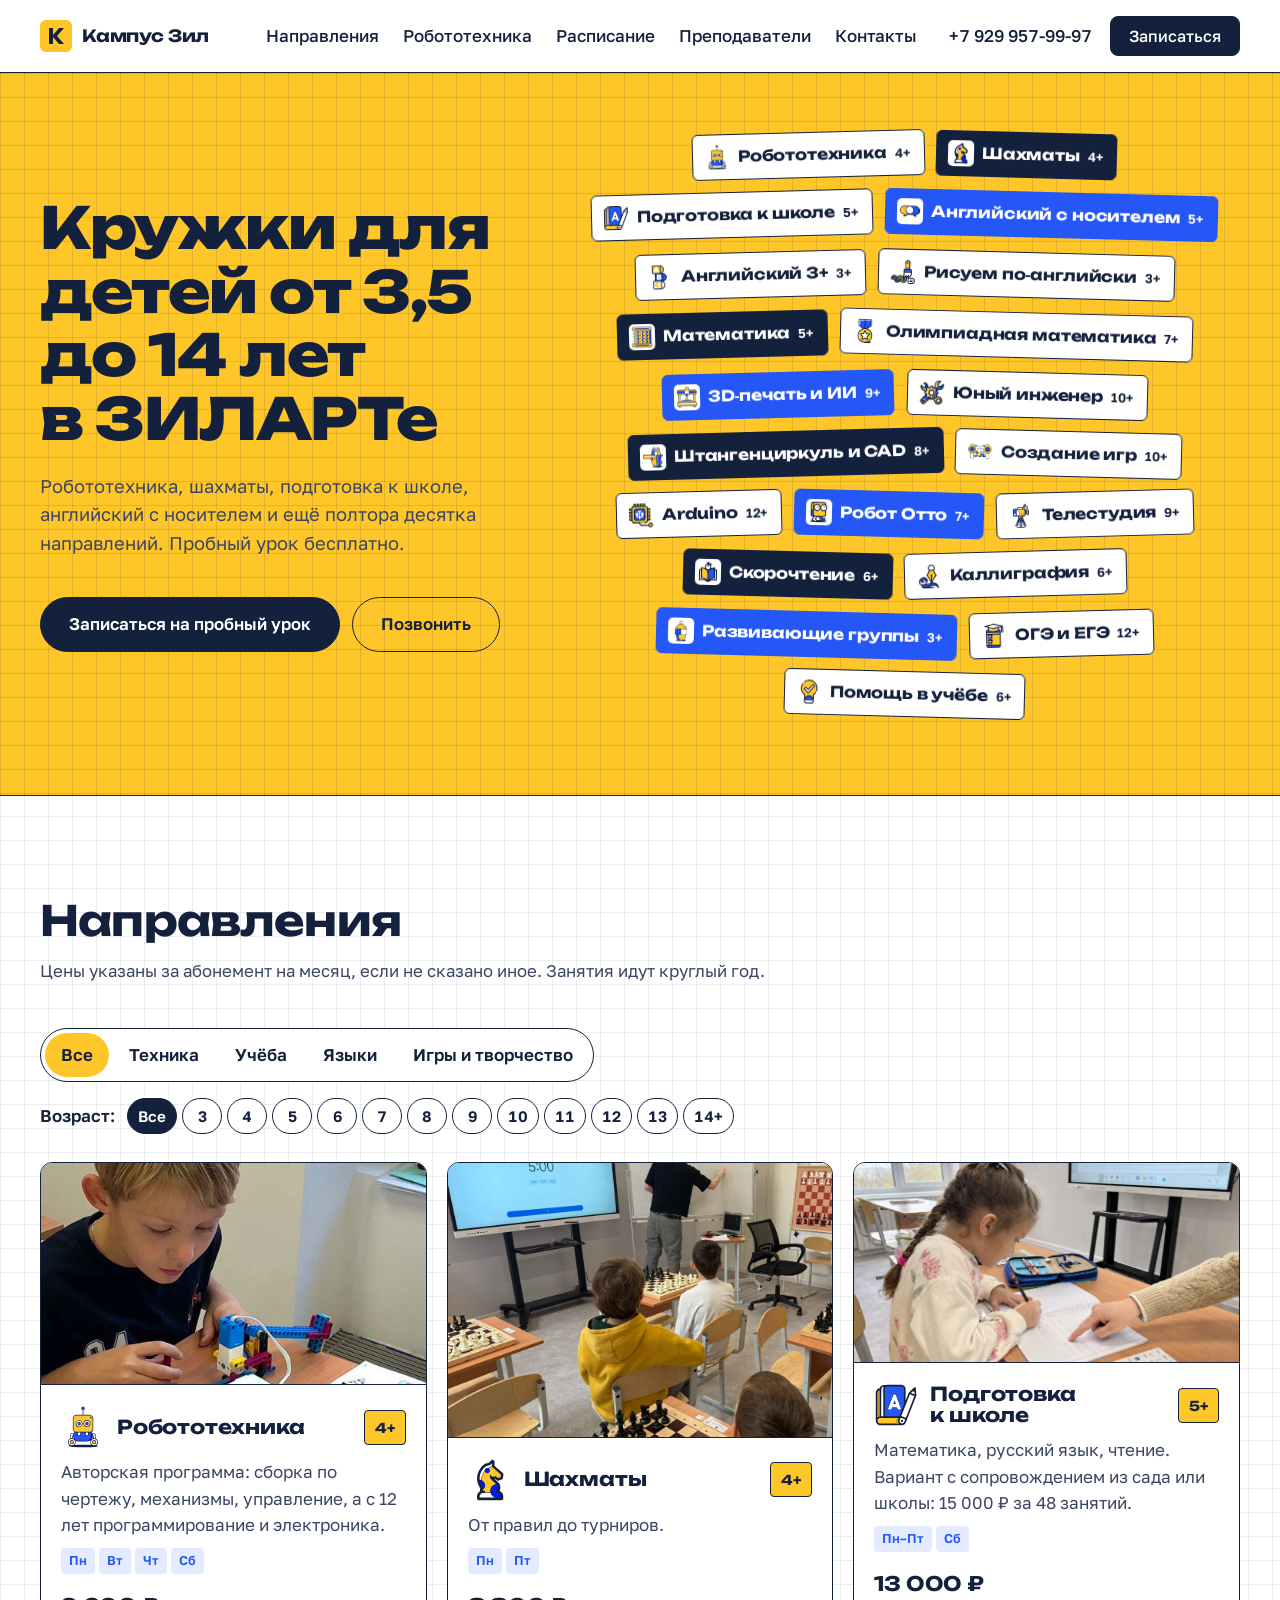
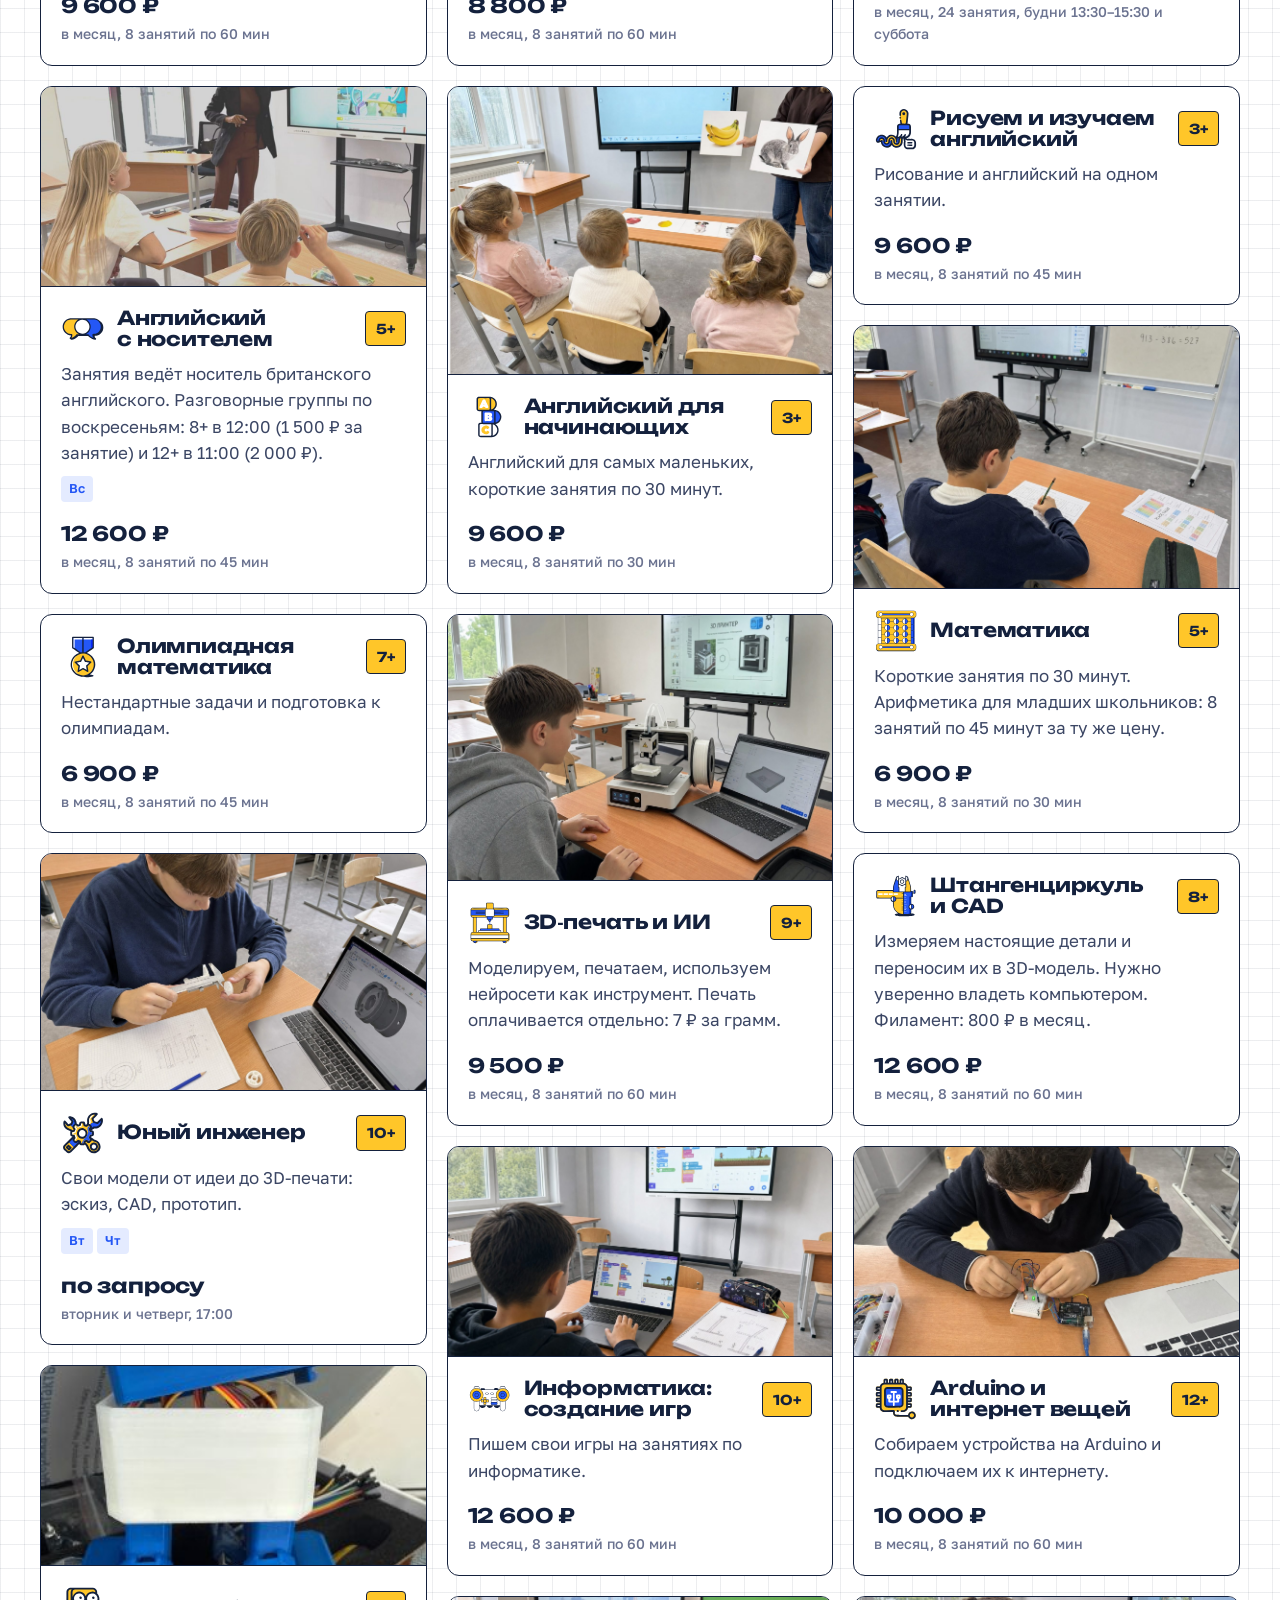
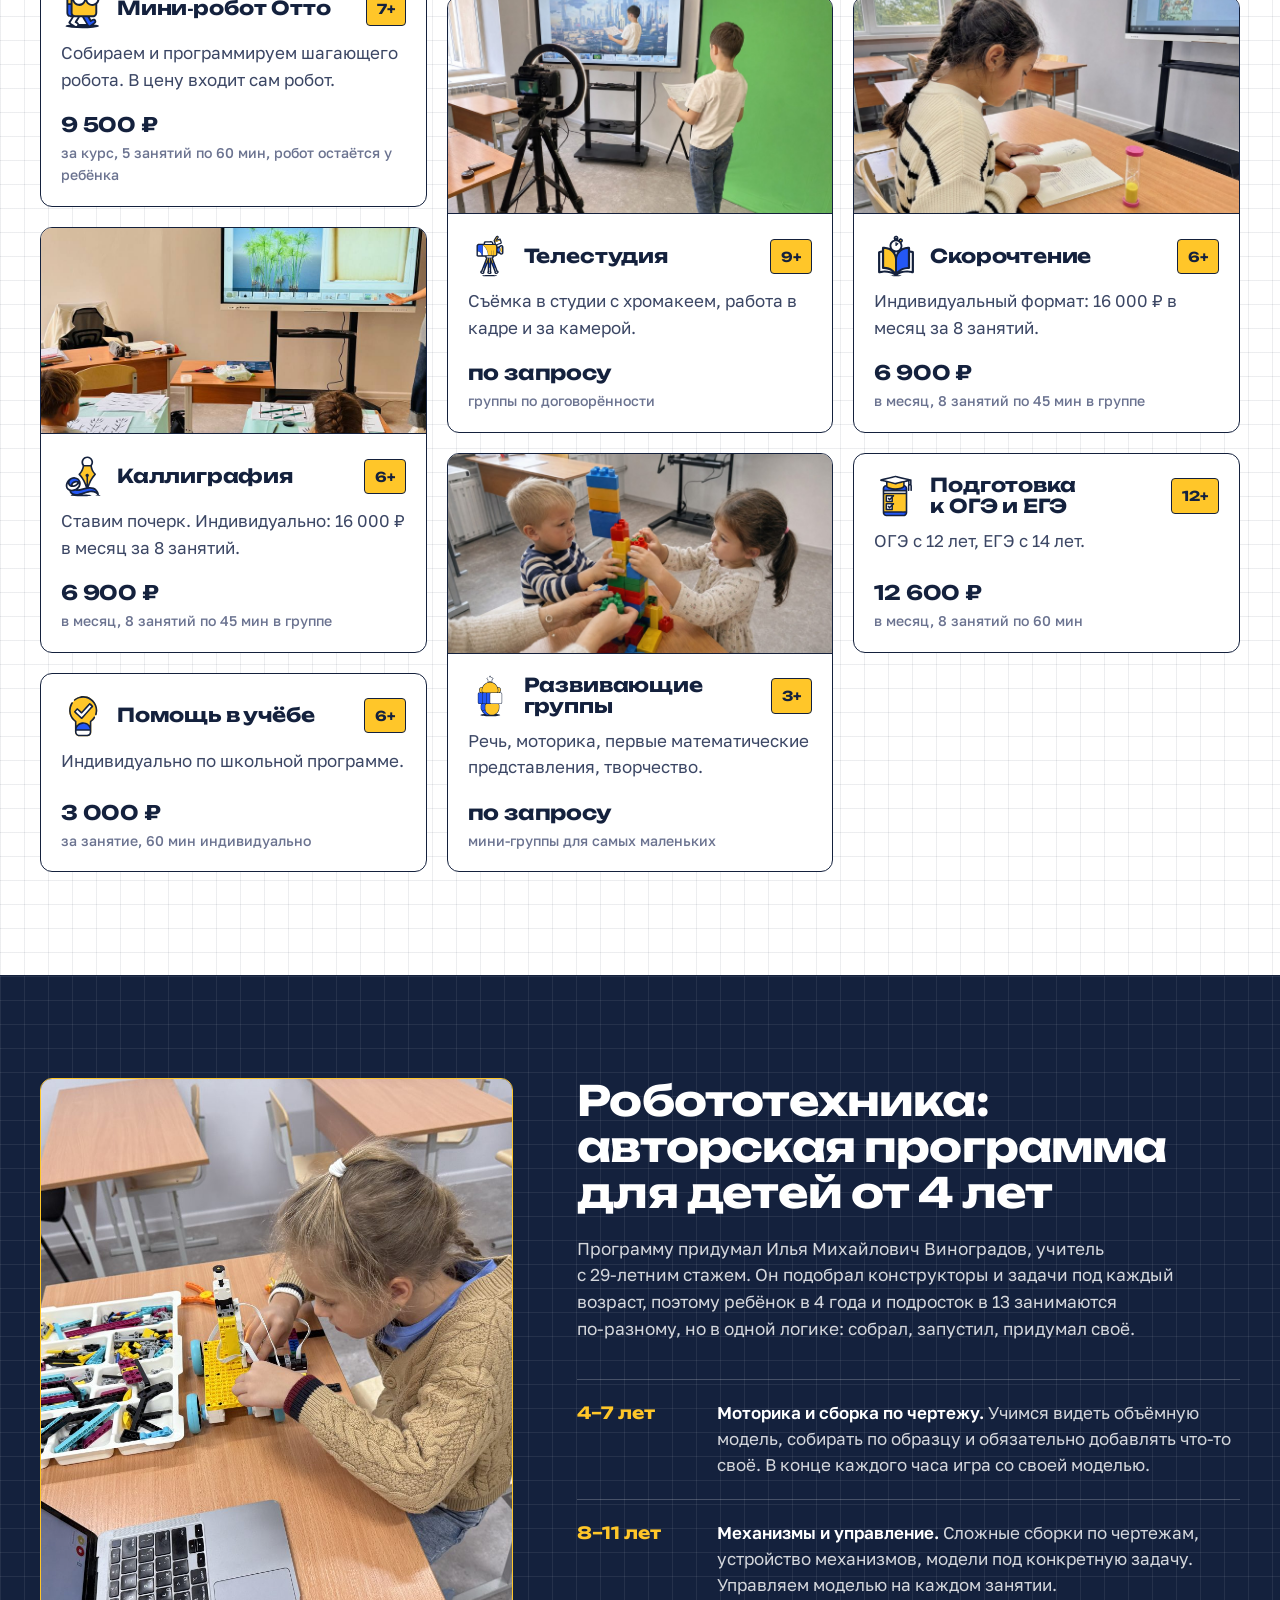
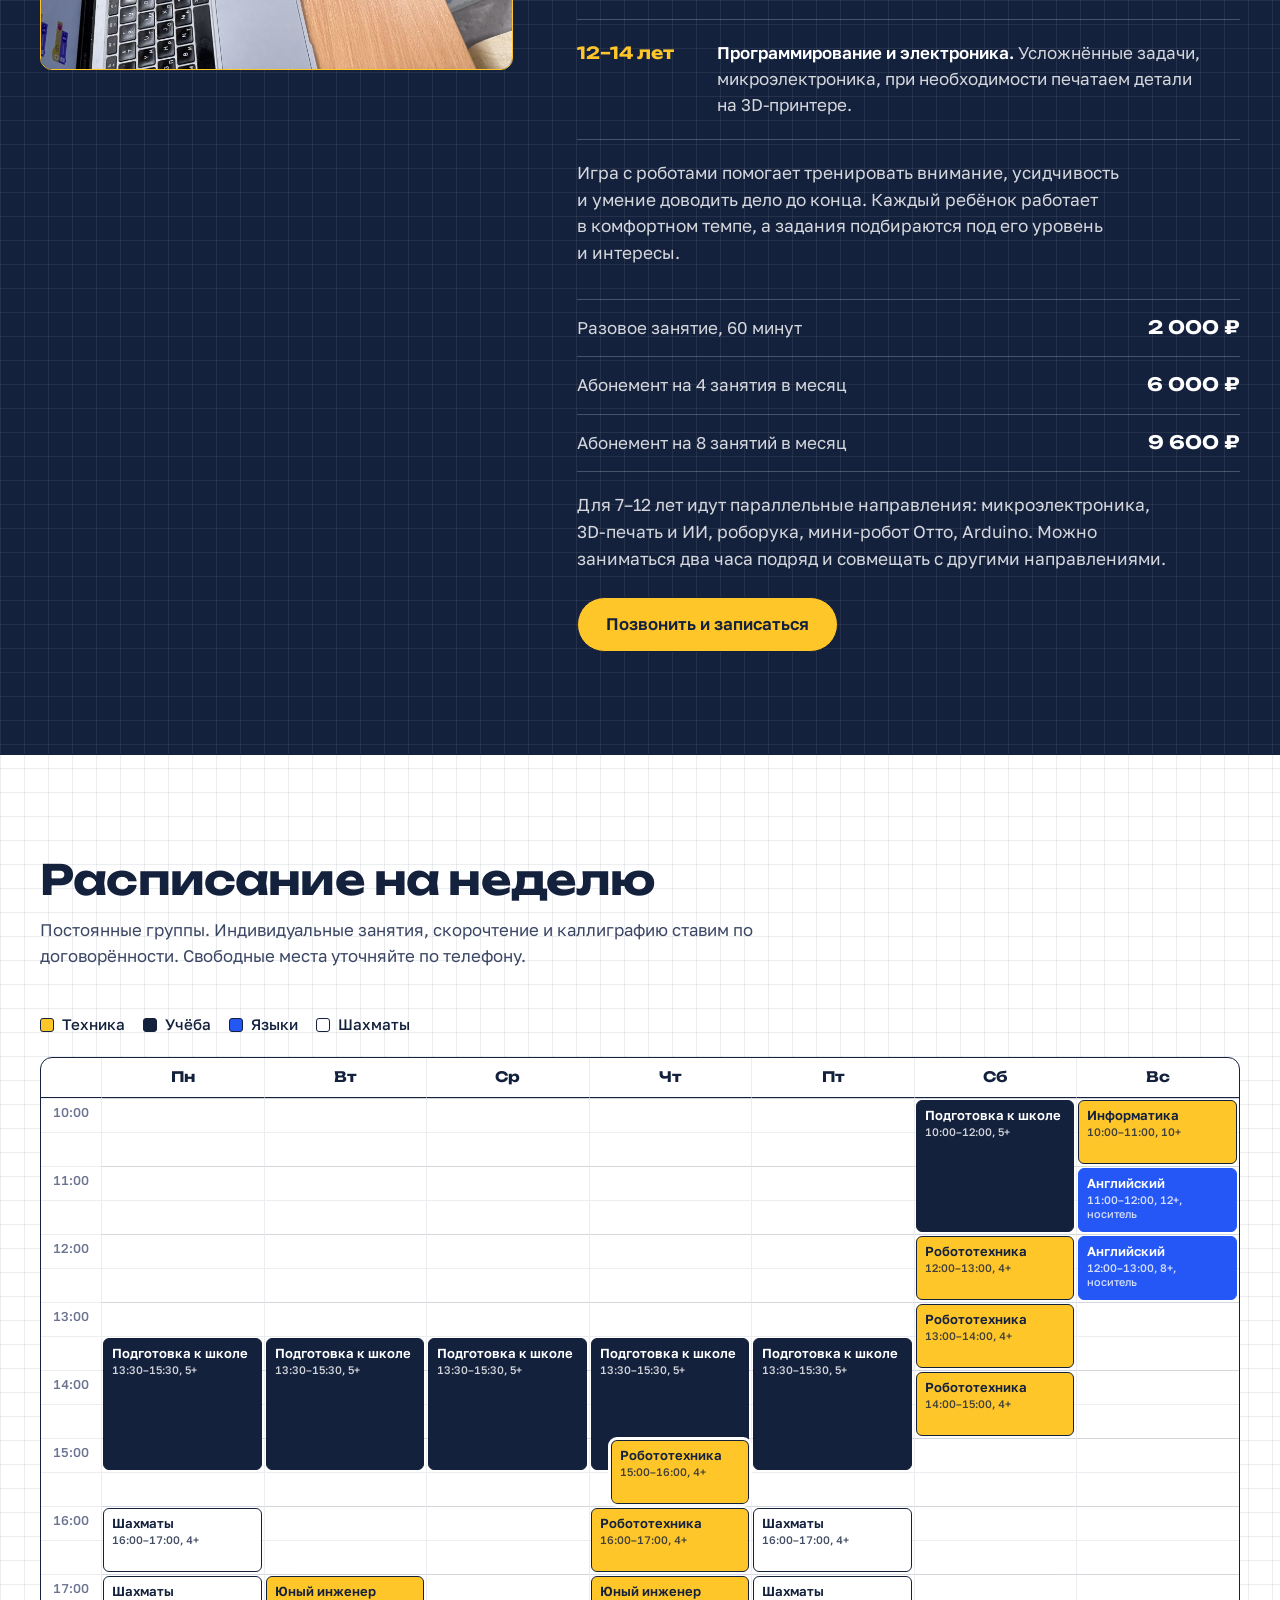
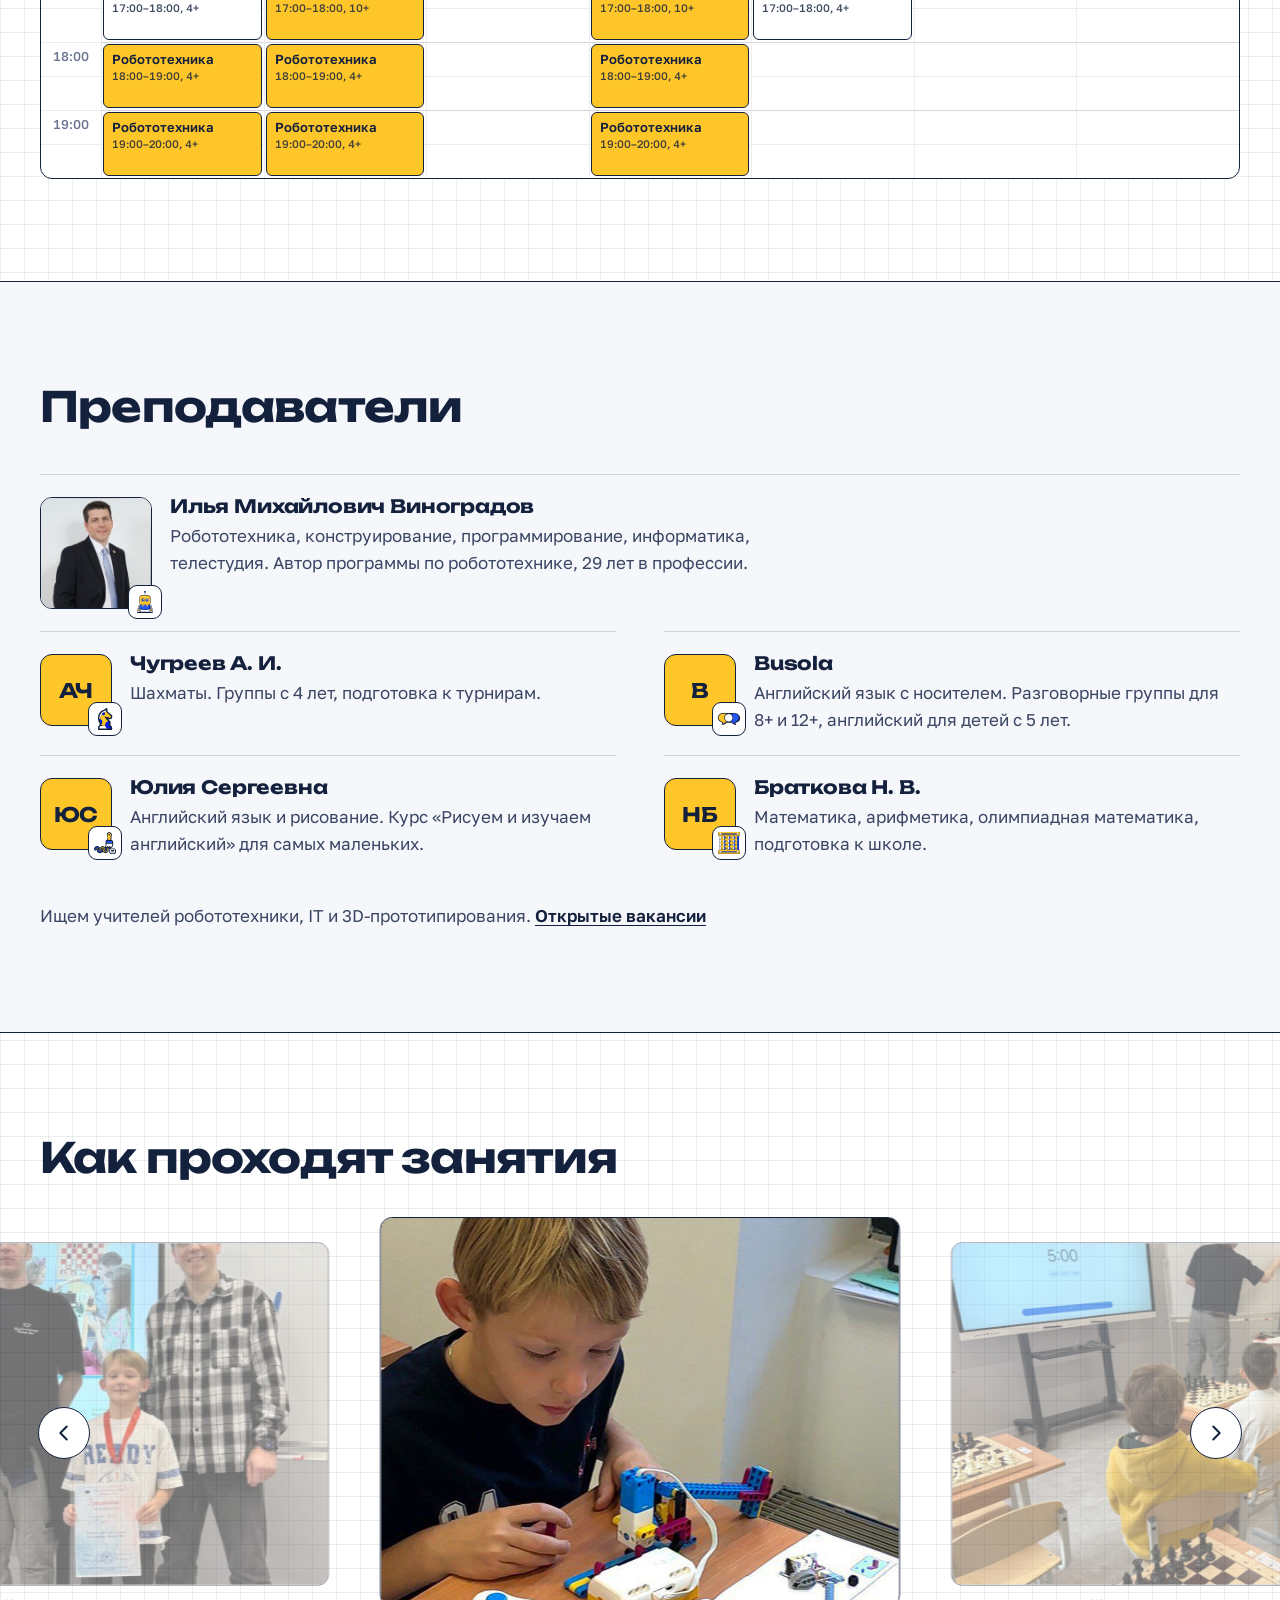
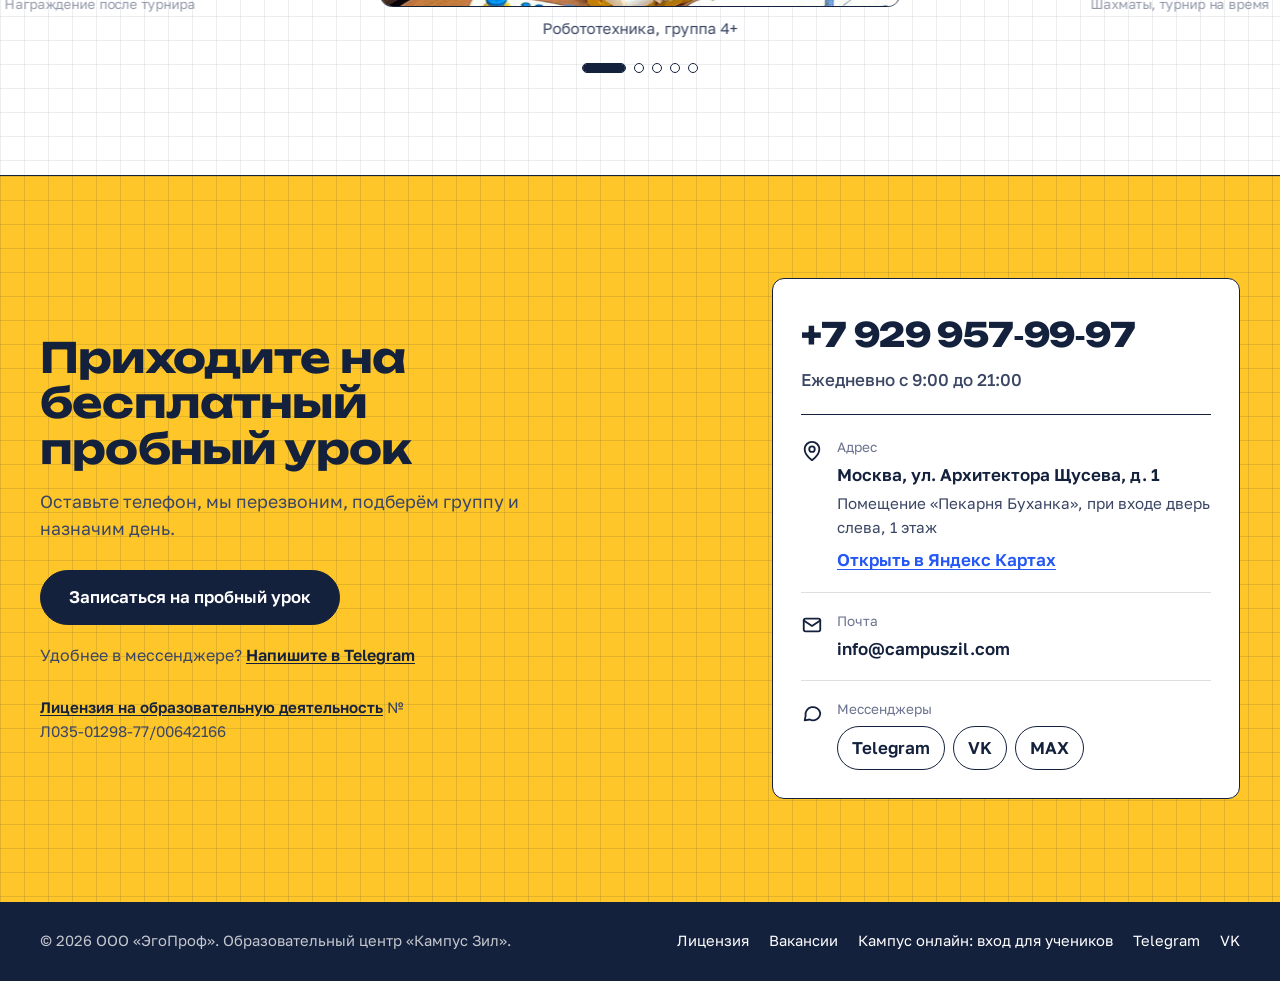
==== commit 774333e2: "Footer: label the online campus link as the student login Co-Authored-By: Claude Fable 5.1 <noreply@" ====
--- a/index.html
+++ b/index.html
@@ -288,7 +288,7 @@
     <nav aria-label="Дополнительно">
       <a href="licence.html">Лицензия</a>
       <a href="vacancies.html">Вакансии</a>
-      <a href="https://school.egoprof.com/?redirect=0" target="_blank" rel="noopener">Кампус онлайн</a>
+      <a href="https://school.egoprof.com/?redirect=0" target="_blank" rel="noopener">Кампус онлайн: вход для учеников</a>
       <a href="https://t.me/campuszil" target="_blank" rel="noopener">Telegram</a>
       <a href="https://vk.com/campuszil" target="_blank" rel="noopener">VK</a>
     </nav>
--- a/css/style.css
+++ b/css/style.css
@@ -500,8 +500,9 @@
 .page-body { padding-block: clamp(40px, 6vw, 80px); }
 .page-grid { display: grid; grid-template-columns: minmax(0, 7fr) minmax(0, 5fr); gap: clamp(32px, 5vw, 72px); align-items: start; }
 
-.fact-list { margin: 0; border-top: var(--line) solid var(--ink); }
-.fact-list > div { display: grid; grid-template-columns: 220px 1fr; gap: 16px; padding: 16px 0; border-bottom: 1px solid rgba(20, 33, 61, 0.18); }
+.fact-list { margin: 0; background: var(--paper); border: var(--line) solid var(--ink); border-radius: var(--radius); padding: 6px 28px; }
+.fact-list > div { display: grid; grid-template-columns: 200px 1fr; gap: 16px; padding: 18px 0; border-top: 1px solid rgba(20, 33, 61, 0.14); }
+.fact-list > div:first-child { border-top: 0; }
 .fact-list dt { color: var(--ink-3); }
 .fact-list dd { margin: 0; font-weight: 600; }
 .pill { display: inline-block; padding: 4px 12px; border-radius: 999px; border: var(--line) solid var(--ink); font-weight: 600; font-size: 0.95rem; }
@@ -514,8 +515,9 @@
 .doc-preview:hover img { transform: rotate(0) translateY(-2px); }
 .doc-preview span { display: block; margin-top: 14px; text-align: center; }
 
-.vacancy-list { list-style: none; margin: 0; padding: 0; border-top: var(--line) solid var(--ink); }
-.vacancy { display: grid; grid-template-columns: 44px 1fr auto; gap: 20px; align-items: center; padding: 24px 0; border-bottom: 1px solid rgba(20, 33, 61, 0.18); }
+.vacancy-list { list-style: none; margin: 0; padding: 0 28px; background: var(--paper); border: var(--line) solid var(--ink); border-radius: var(--radius); }
+.vacancy { display: grid; grid-template-columns: 44px 1fr auto; gap: 20px; align-items: center; padding: 24px 0; border-top: 1px solid rgba(20, 33, 61, 0.14); }
+.vacancy:first-child { border-top: 0; }
 .vacancy h2 { font-size: 1.25rem; }
 .vacancy p { margin-top: 6px; color: var(--ink-2); max-width: 46em; }
 .vacancy-icon { width: 44px; height: 44px; }
@@ -534,7 +536,9 @@
   .doc-preview { max-width: 420px; }
 }
 @media (max-width: 600px) {
+  .fact-list { padding: 4px 20px; }
   .fact-list > div { grid-template-columns: 1fr; gap: 4px; }
+  .vacancy-list { padding: 0 20px; }
   .page-actions .btn { width: 100%; }
   .vacancy { grid-template-columns: 44px 1fr; }
   .vacancy .btn { grid-column: 2; justify-self: start; }
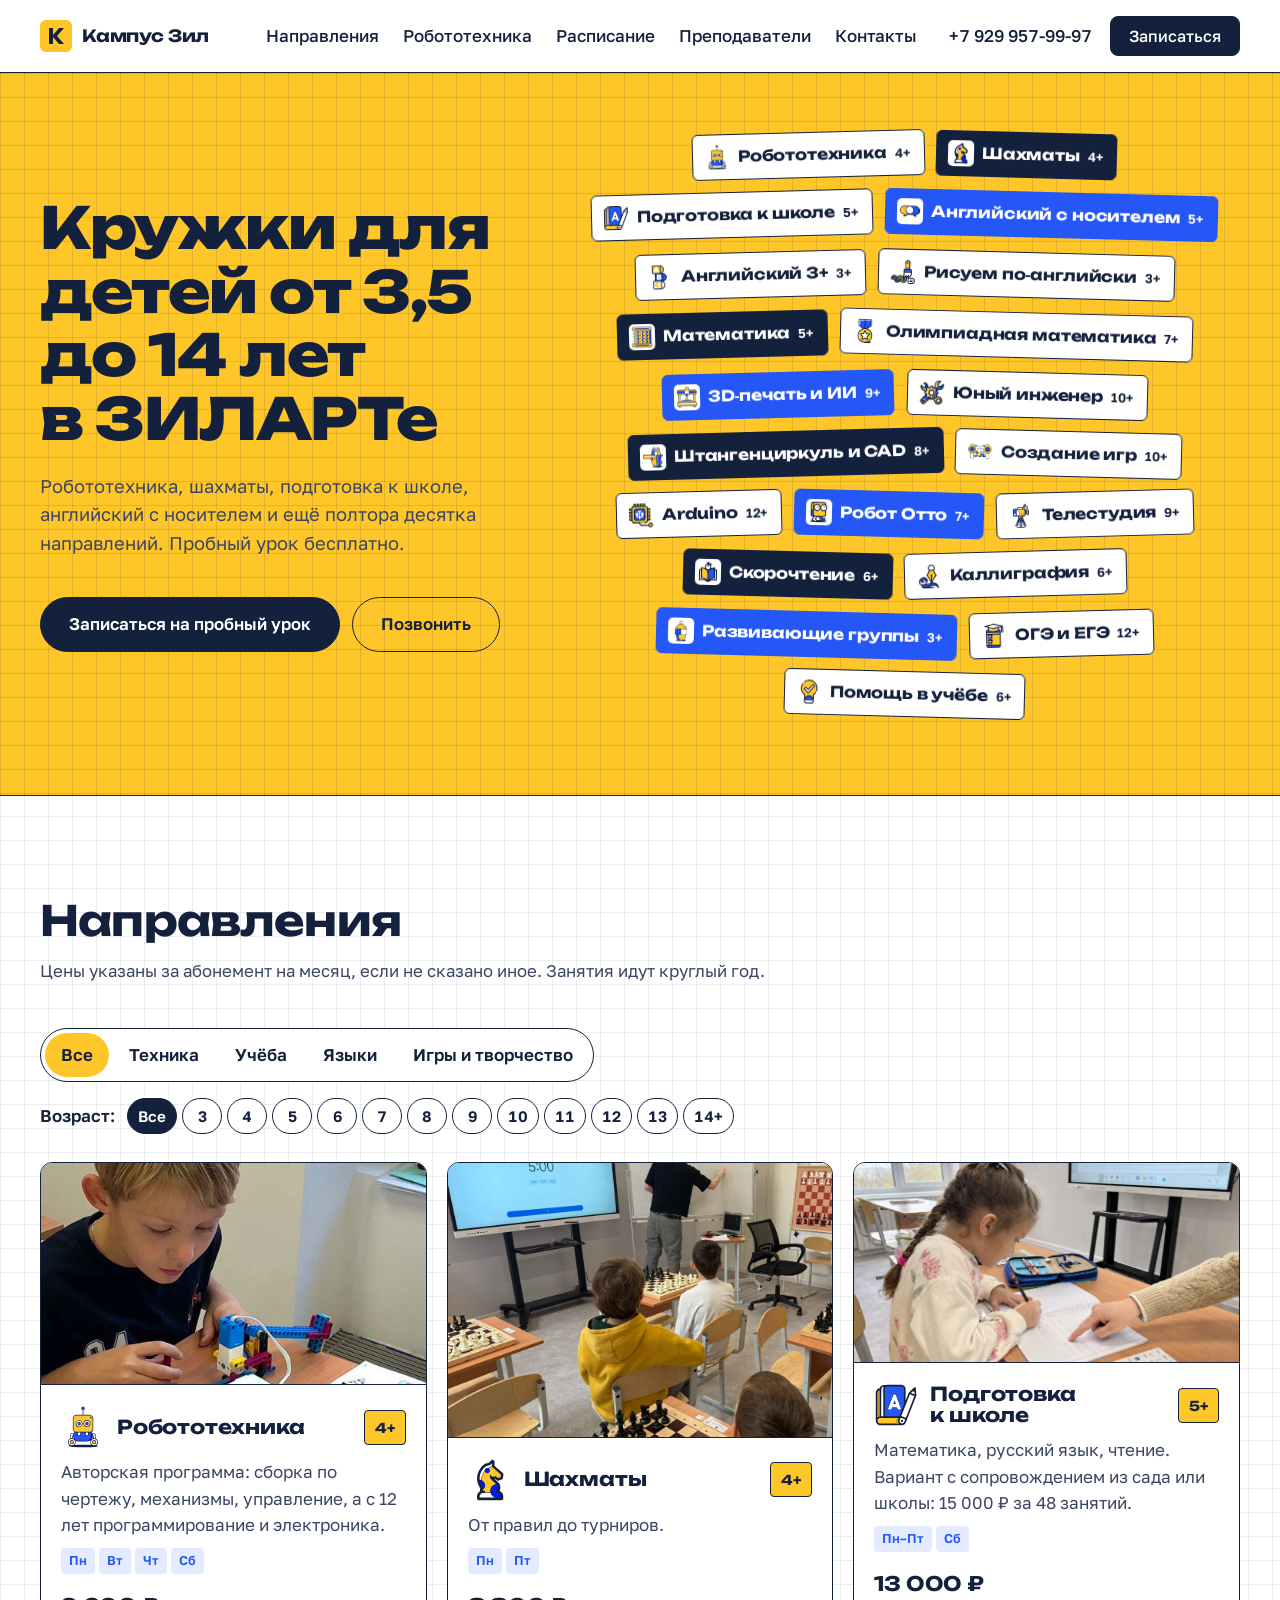
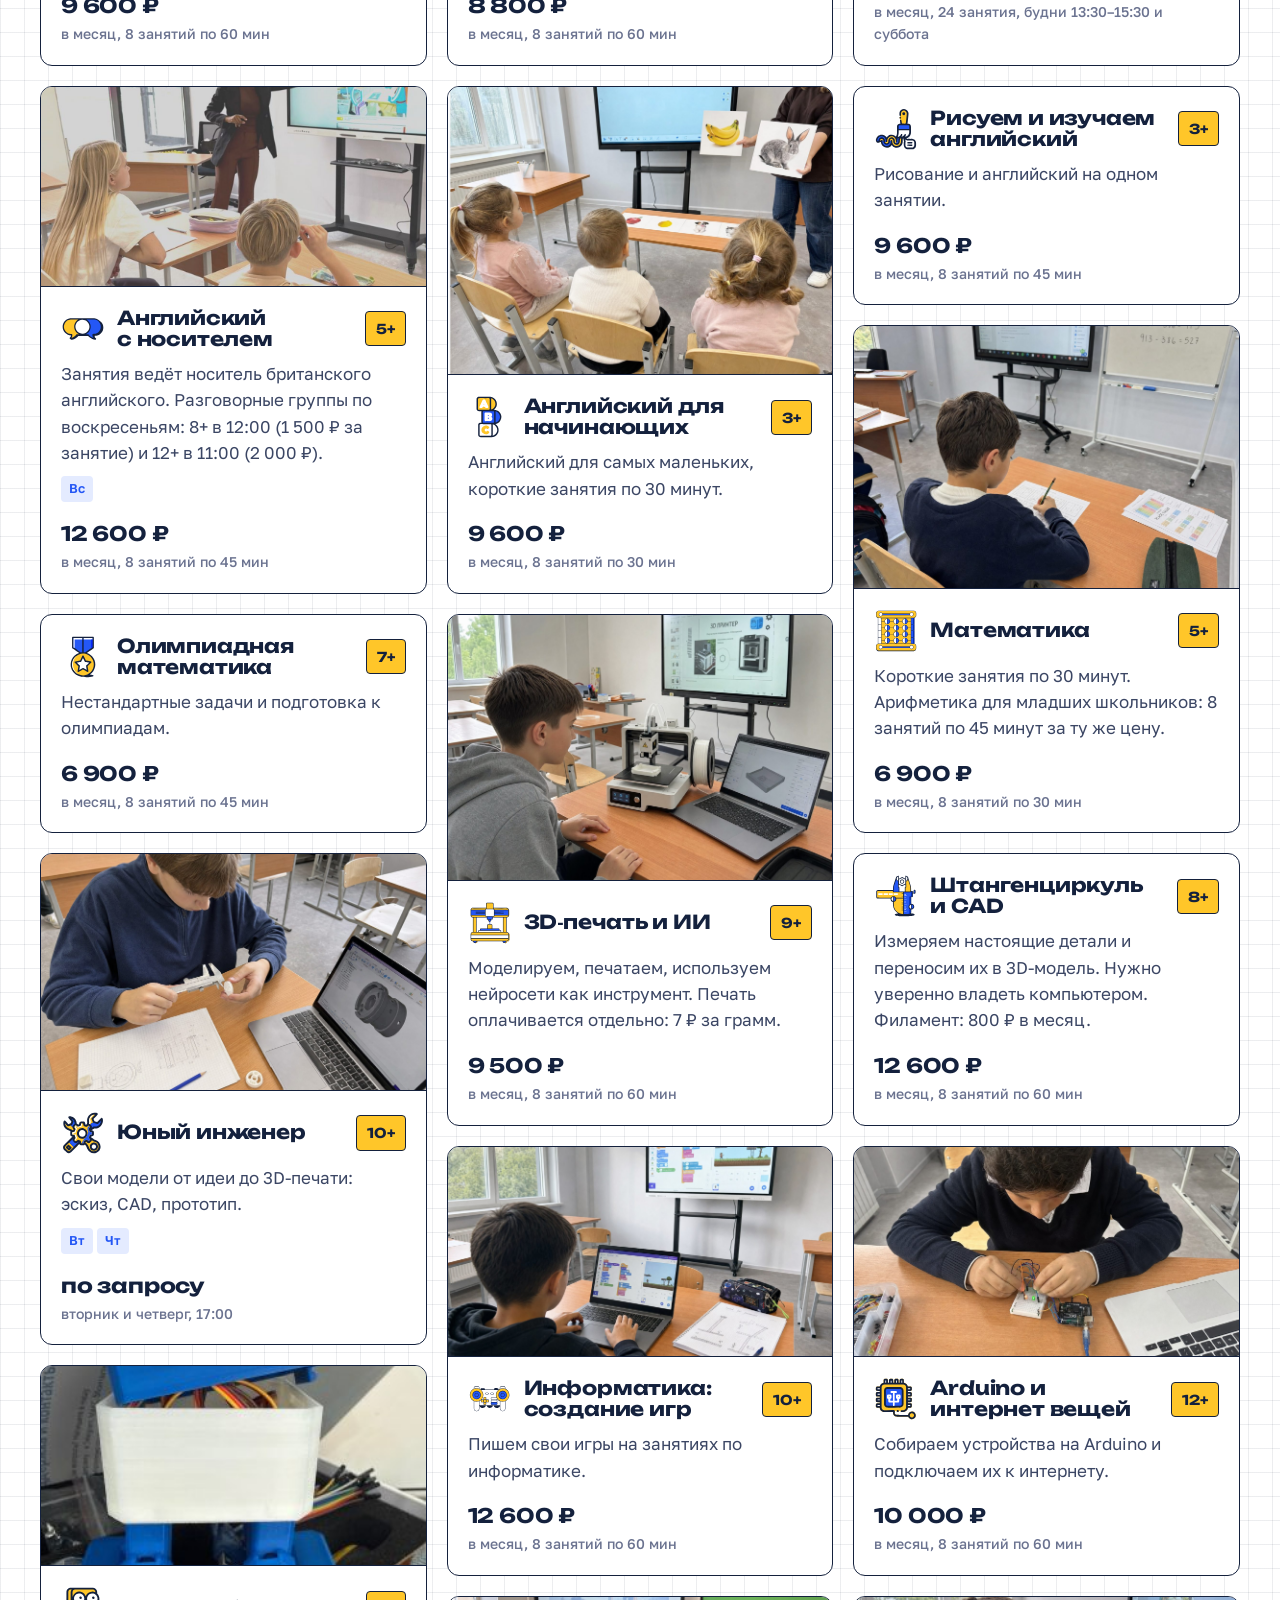
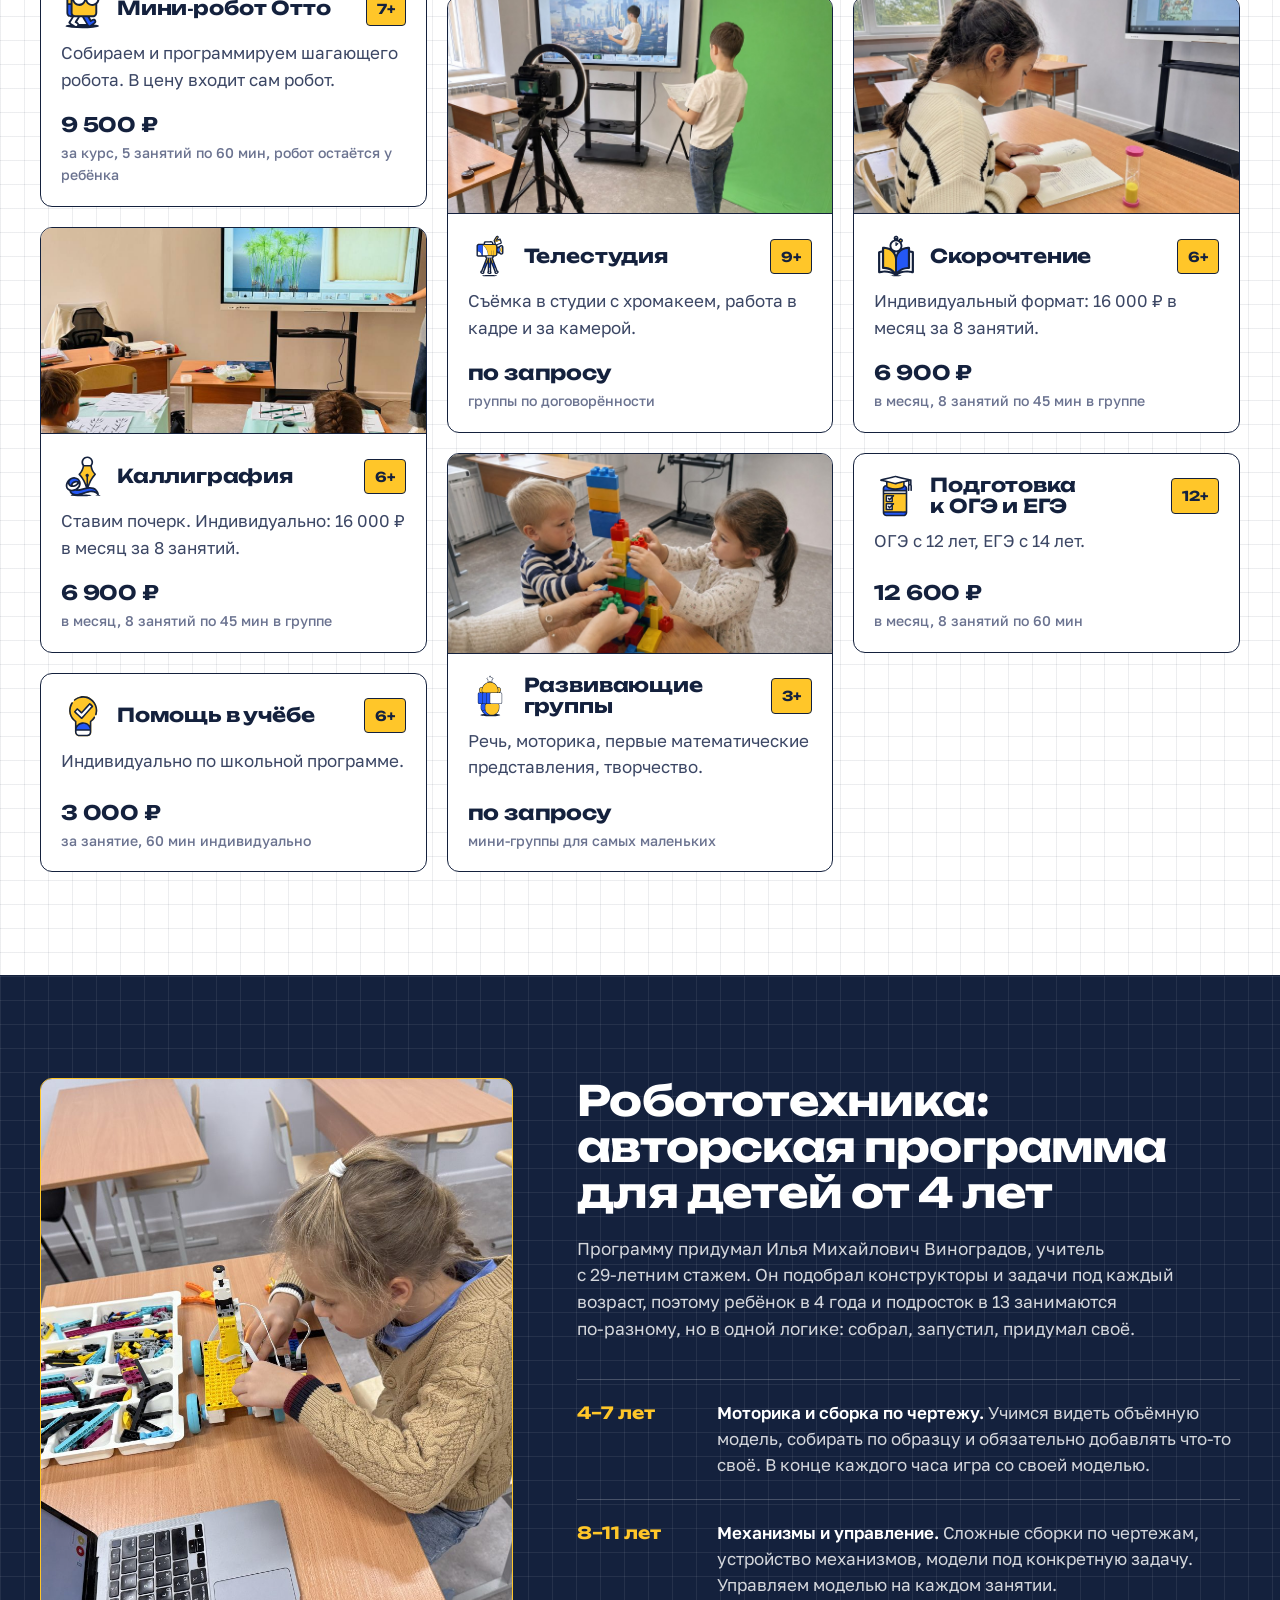
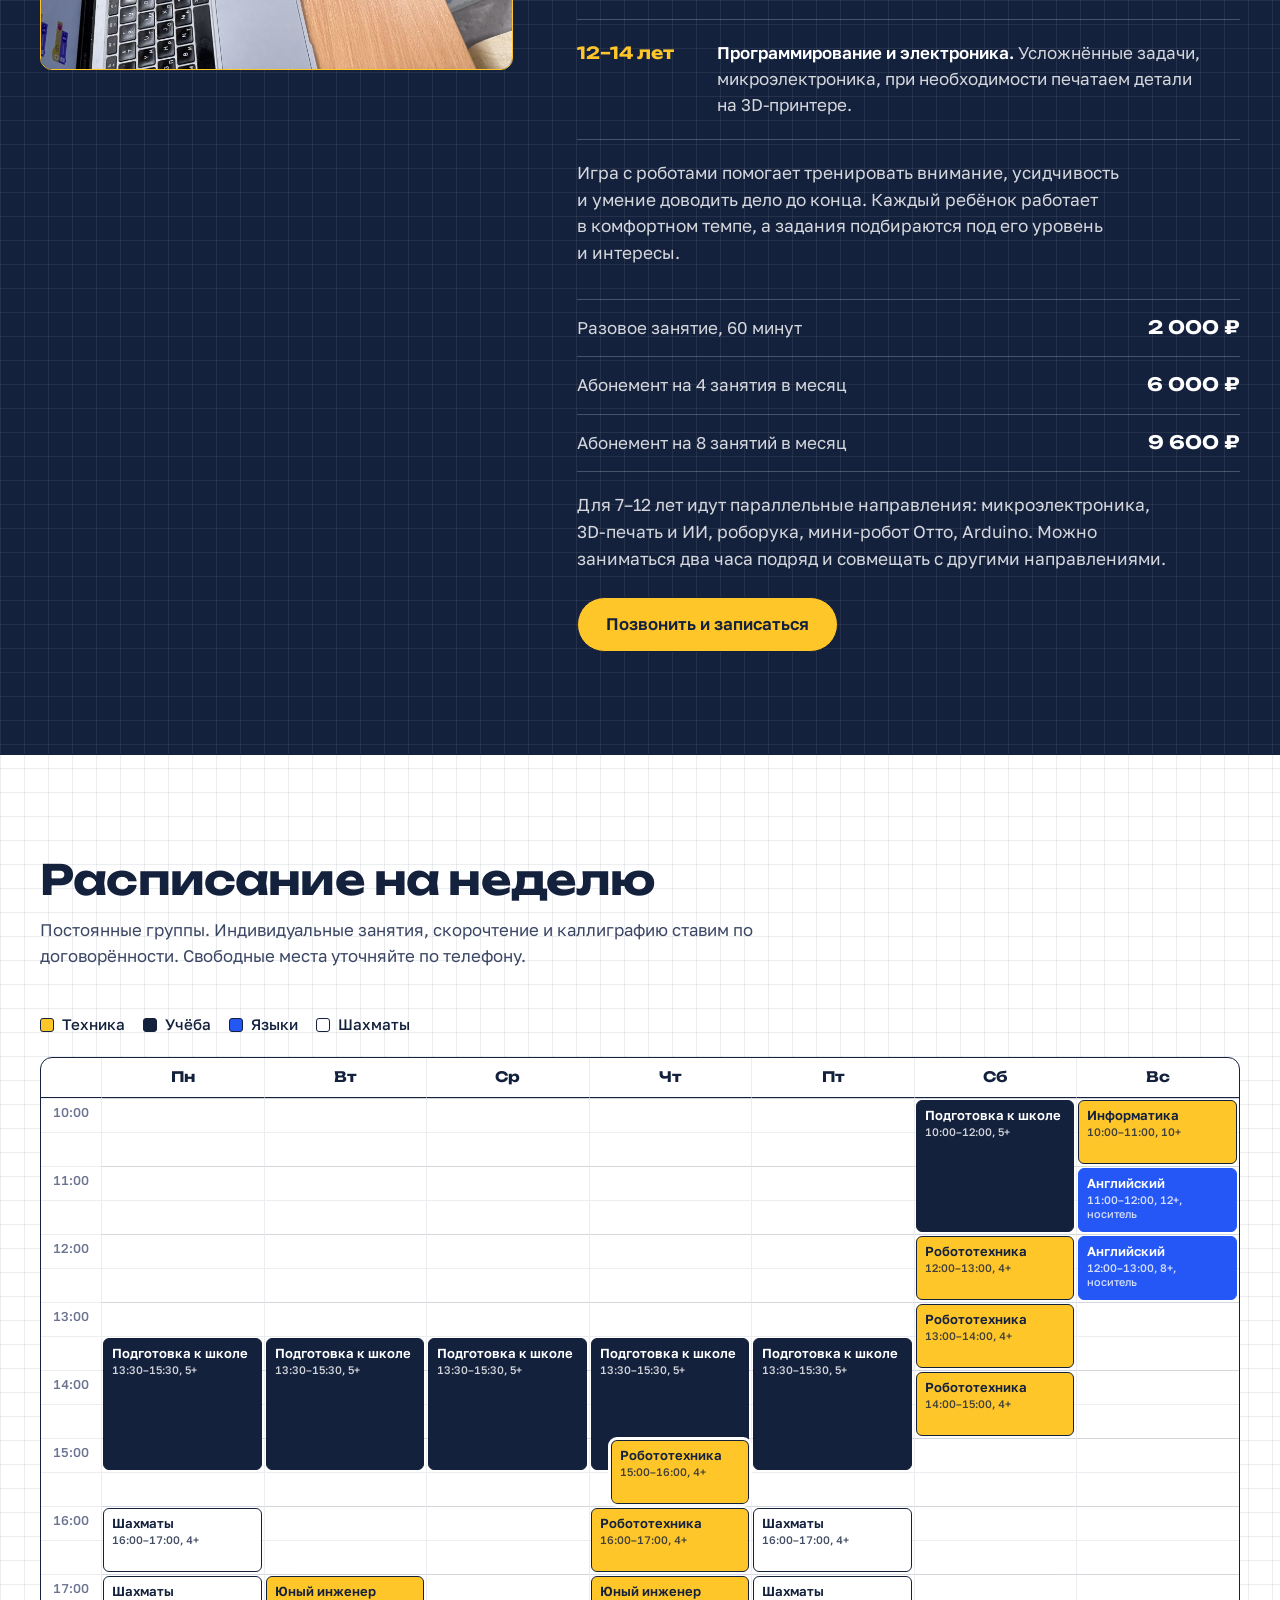
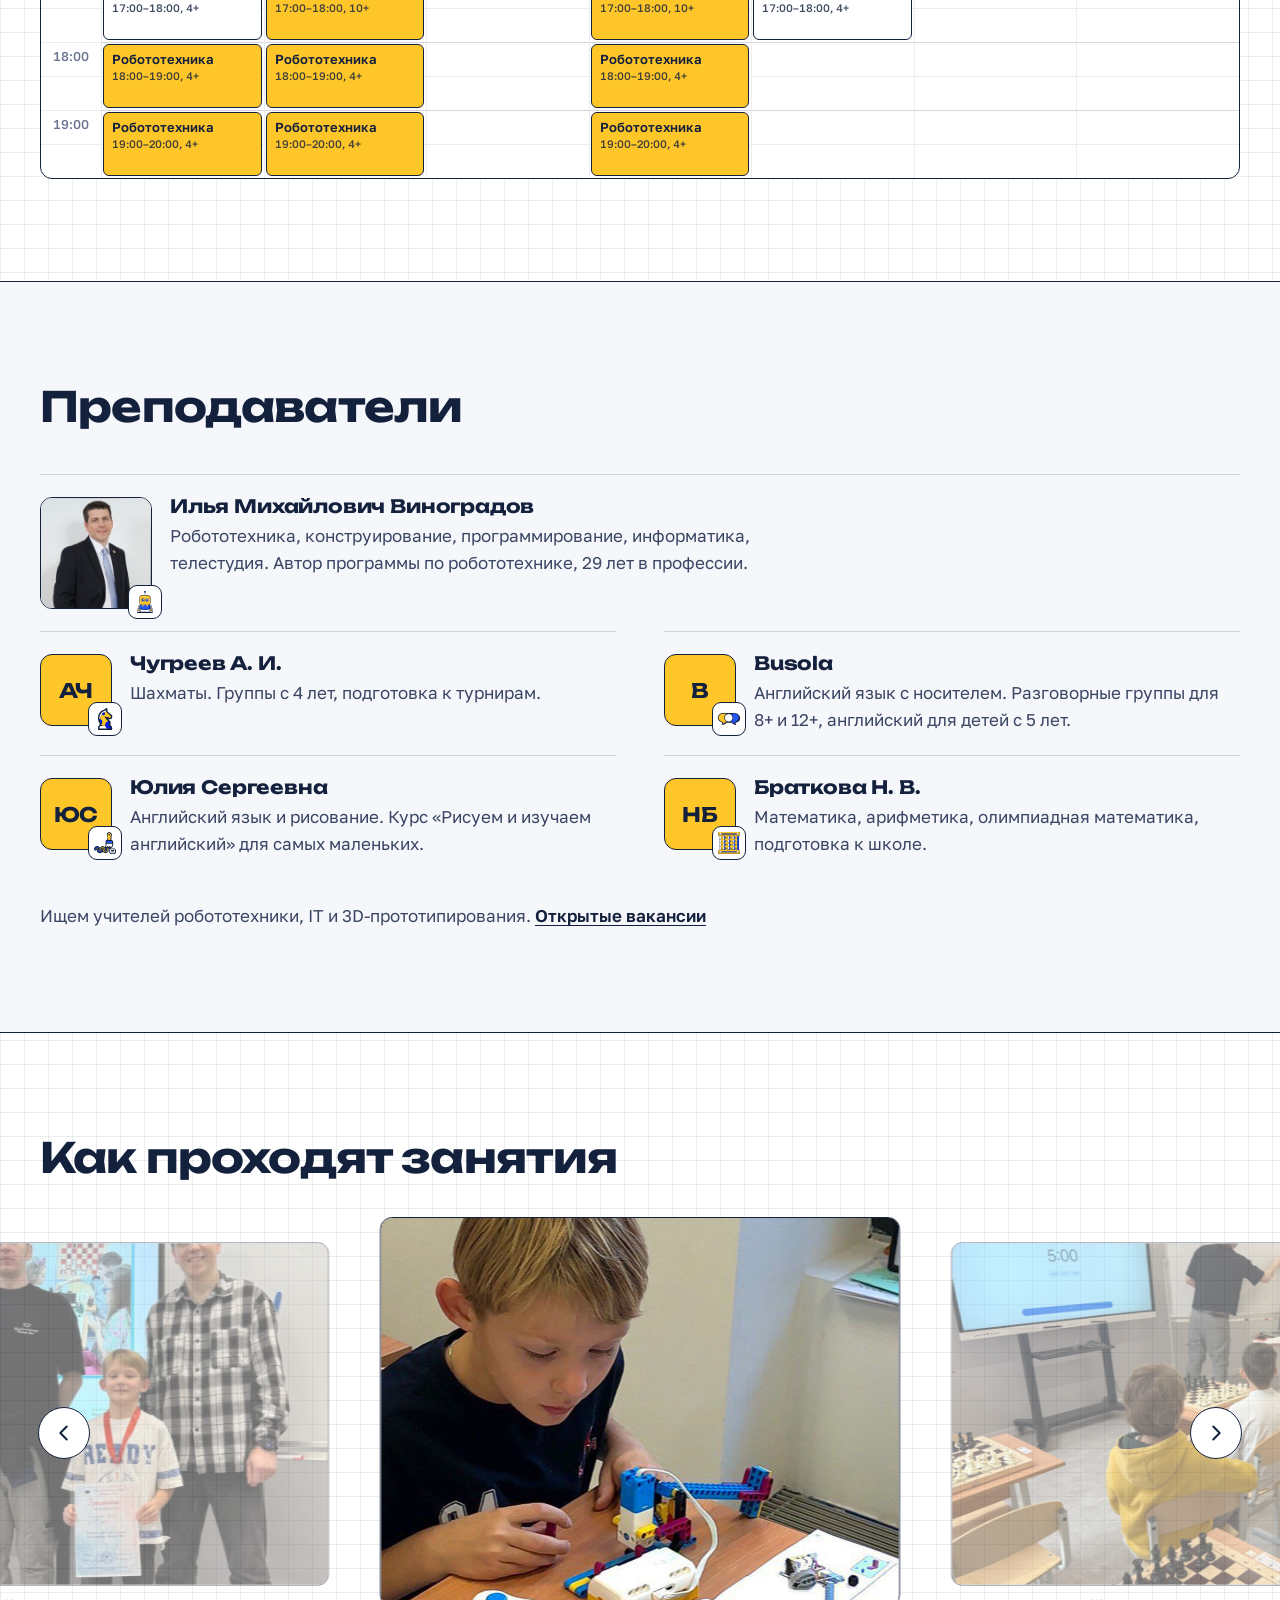
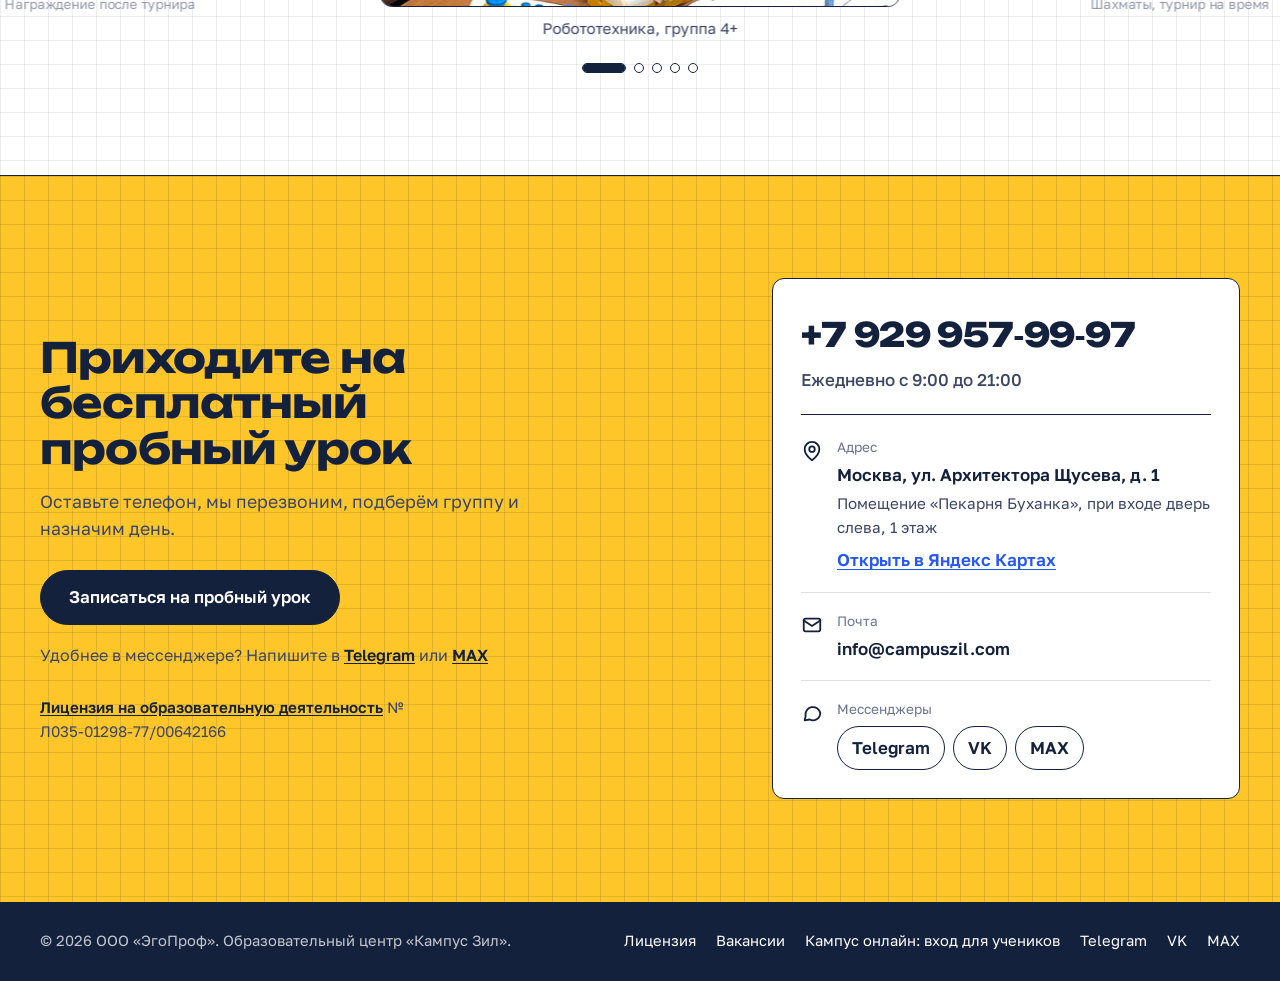
==== commit 36cb979e: "Add MAX messenger link to the footer and the contacts alternative line Co-Authored-By: Claude Fable " ====
--- a/index.html
+++ b/index.html
@@ -237,7 +237,7 @@
       <h2 id="contacts-title">Приходите на бесплатный пробный урок</h2>
       <p>Оставьте телефон, мы перезвоним, подберём группу и назначим день.</p>
       <a class="btn btn-ink btn-lg" href="https://yandex.ru/business/widget/request/company/144063589817" target="_blank" rel="noopener">Записаться на пробный урок</a>
-      <p class="contacts-alt">Удобнее в мессенджере? <a href="https://t.me/campuszil" target="_blank" rel="noopener">Напишите в Telegram</a></p>
+      <p class="contacts-alt">Удобнее в мессенджере? Напишите в <a href="https://t.me/campuszil" target="_blank" rel="noopener">Telegram</a> или <a href="https://max.ru/u/f9LHodD0cOI58ydDmCj5pI-ljFYqhotPa6n236E9zcF99GbGORTSK93aBik" target="_blank" rel="noopener">MAX</a></p>
       <p class="contacts-licence"><a href="licence.html">Лицензия на образовательную деятельность</a> № Л035‑01298‑77/00642166</p>
     </div>
 
@@ -291,6 +291,7 @@
       <a href="https://school.egoprof.com/?redirect=0" target="_blank" rel="noopener">Кампус онлайн: вход для учеников</a>
       <a href="https://t.me/campuszil" target="_blank" rel="noopener">Telegram</a>
       <a href="https://vk.com/campuszil" target="_blank" rel="noopener">VK</a>
+      <a href="https://max.ru/u/f9LHodD0cOI58ydDmCj5pI-ljFYqhotPa6n236E9zcF99GbGORTSK93aBik" target="_blank" rel="noopener">MAX</a>
     </nav>
   </div>
 </footer>
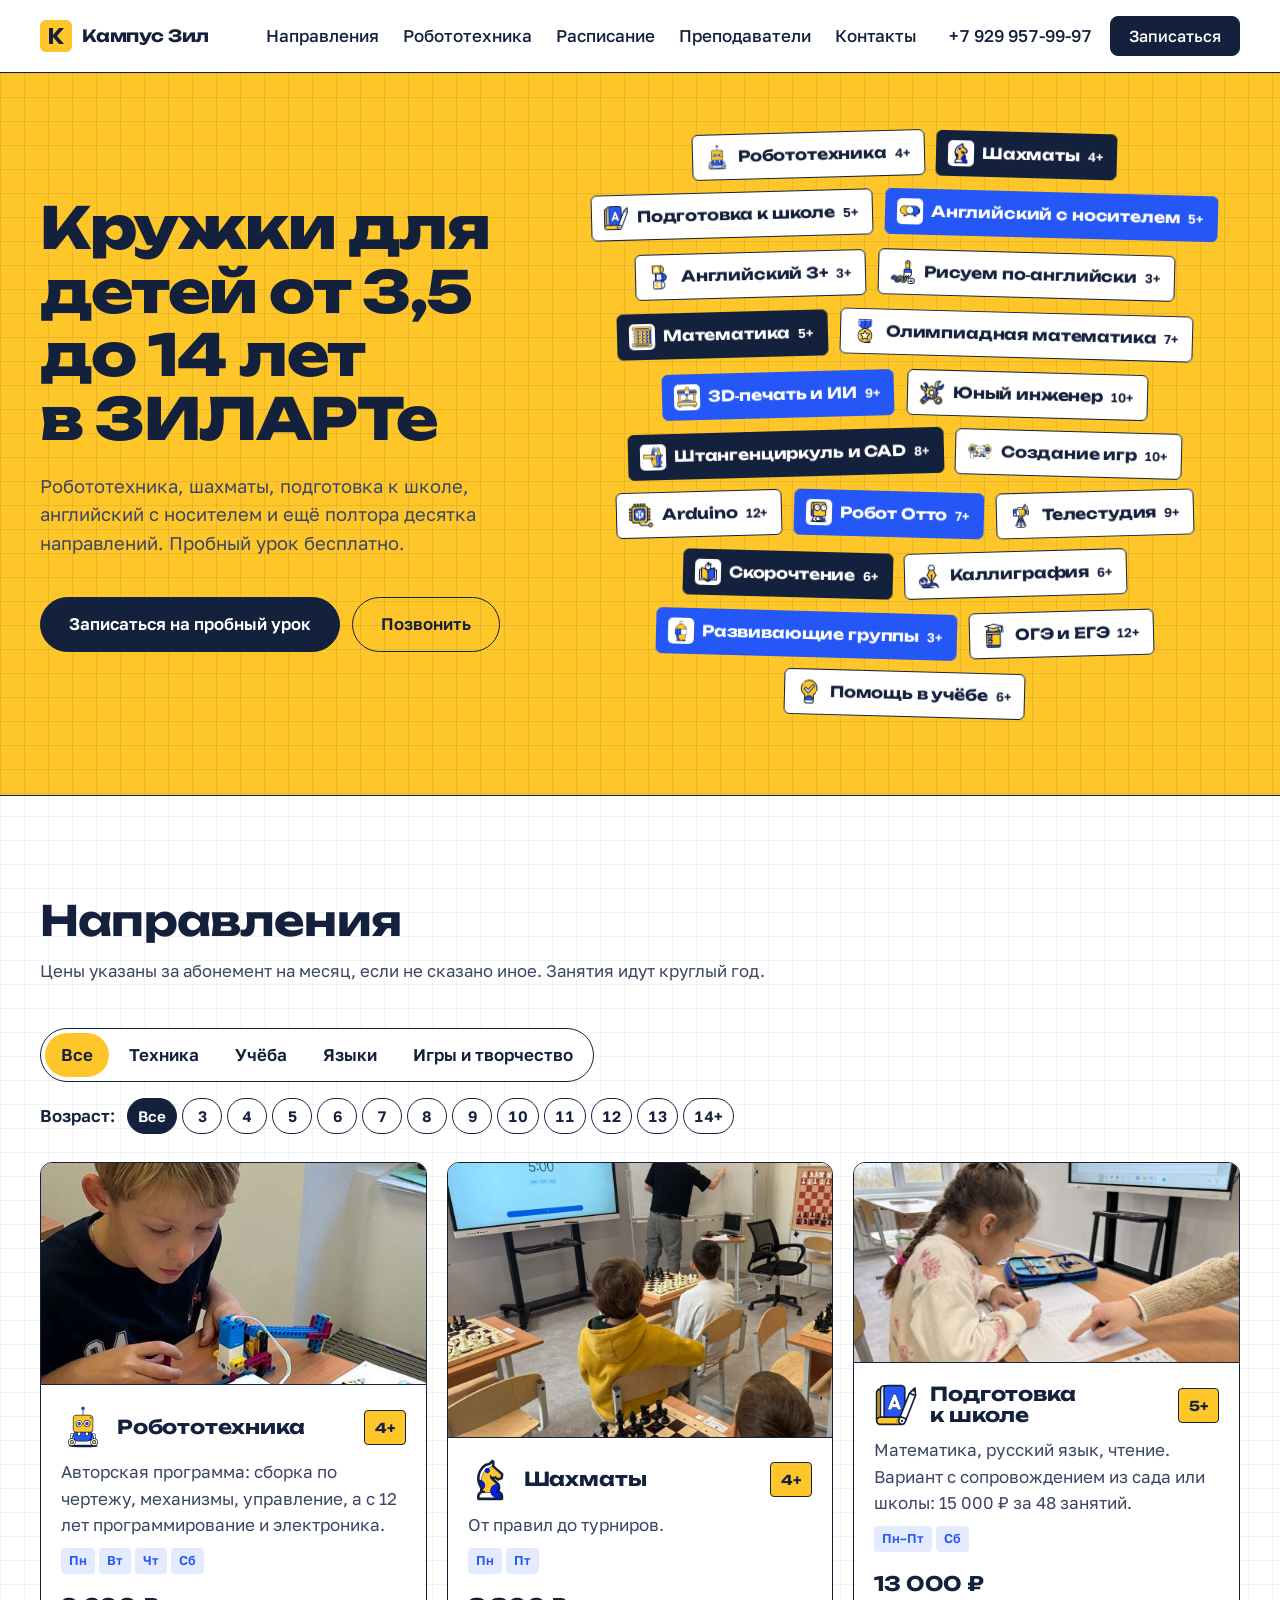
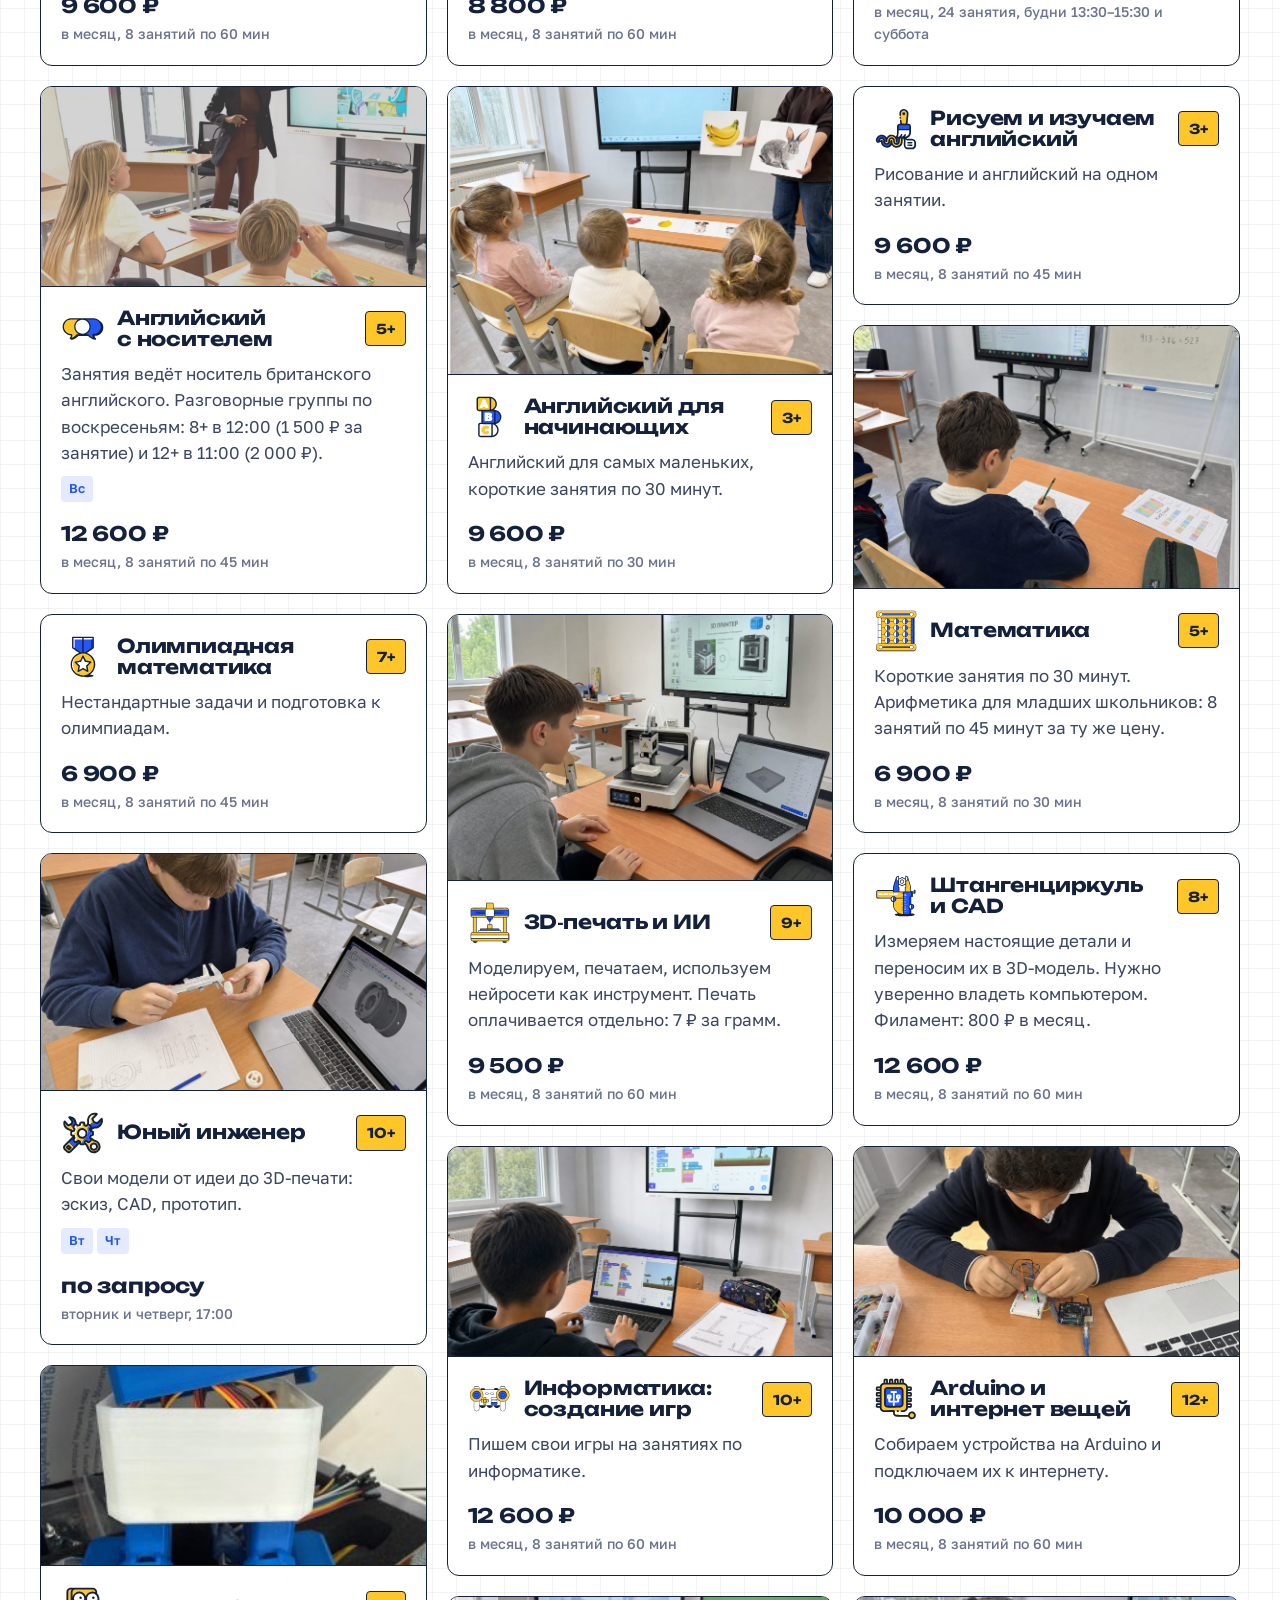
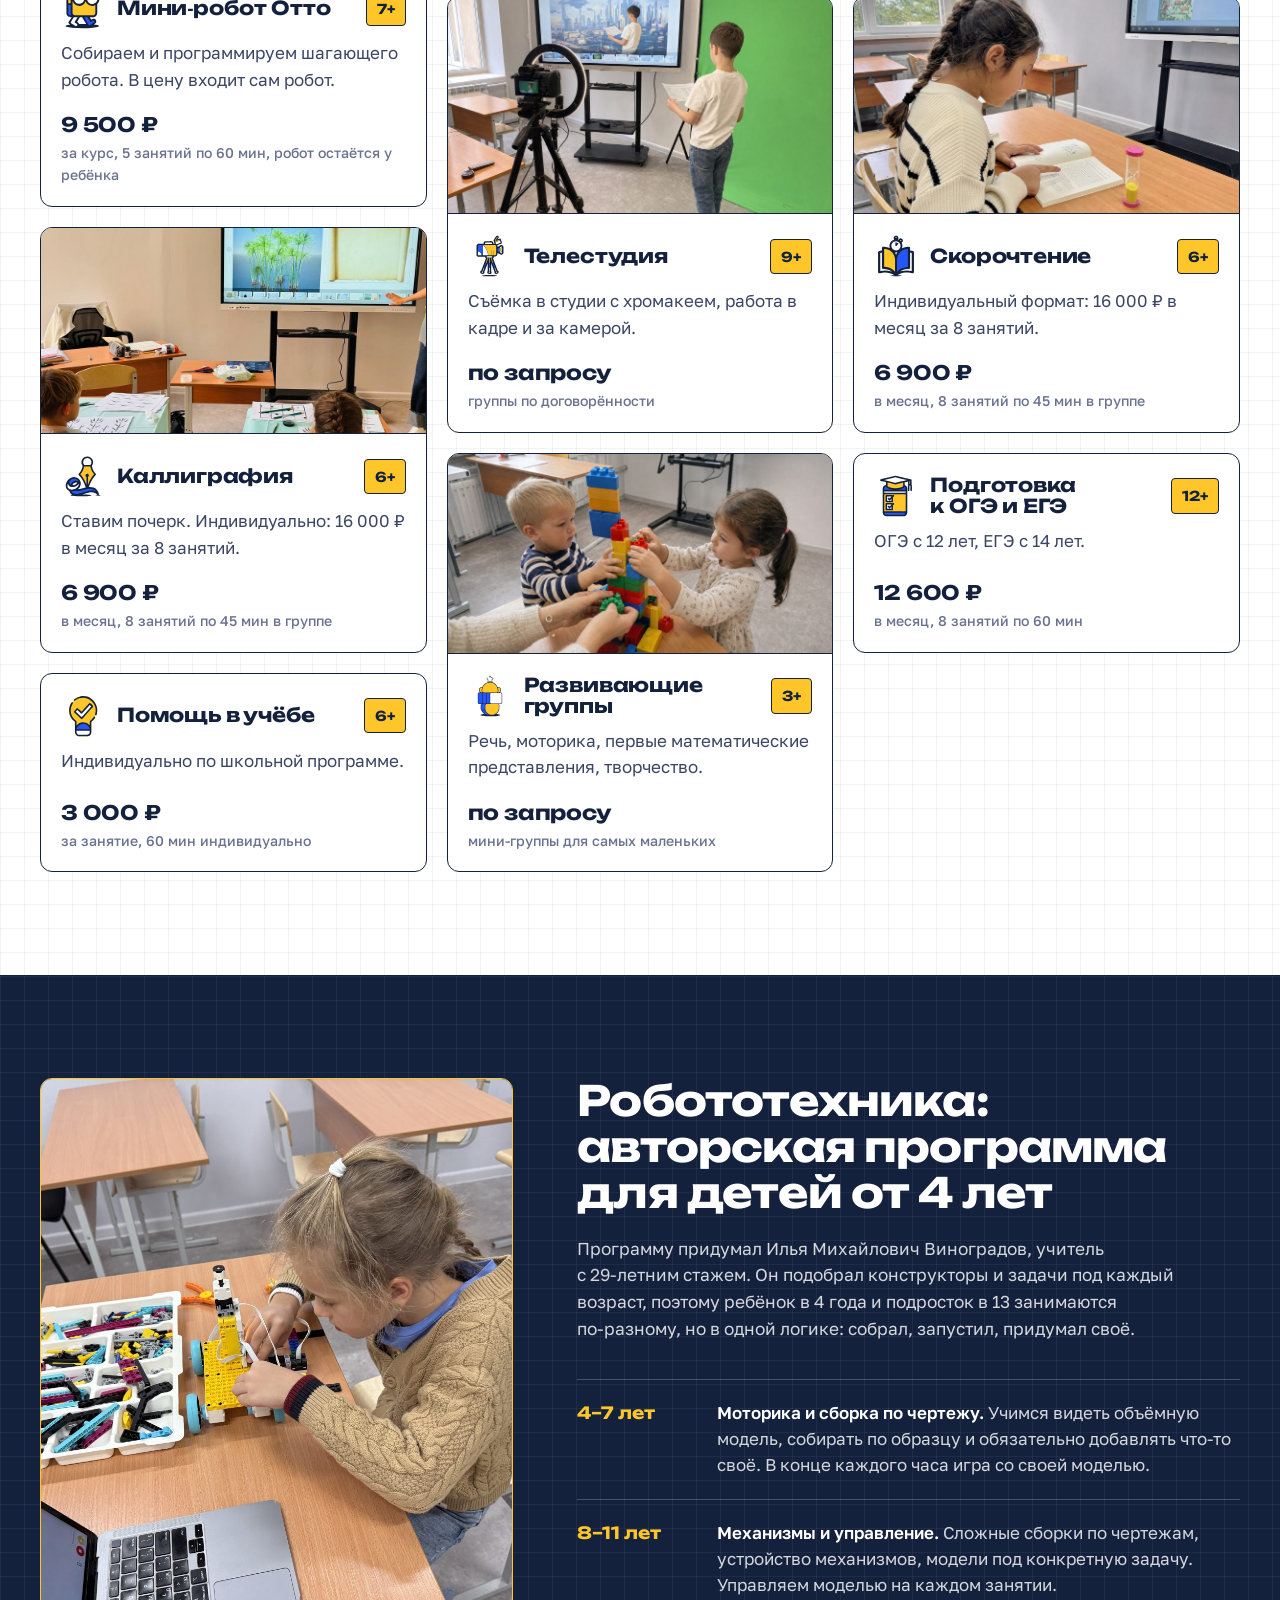
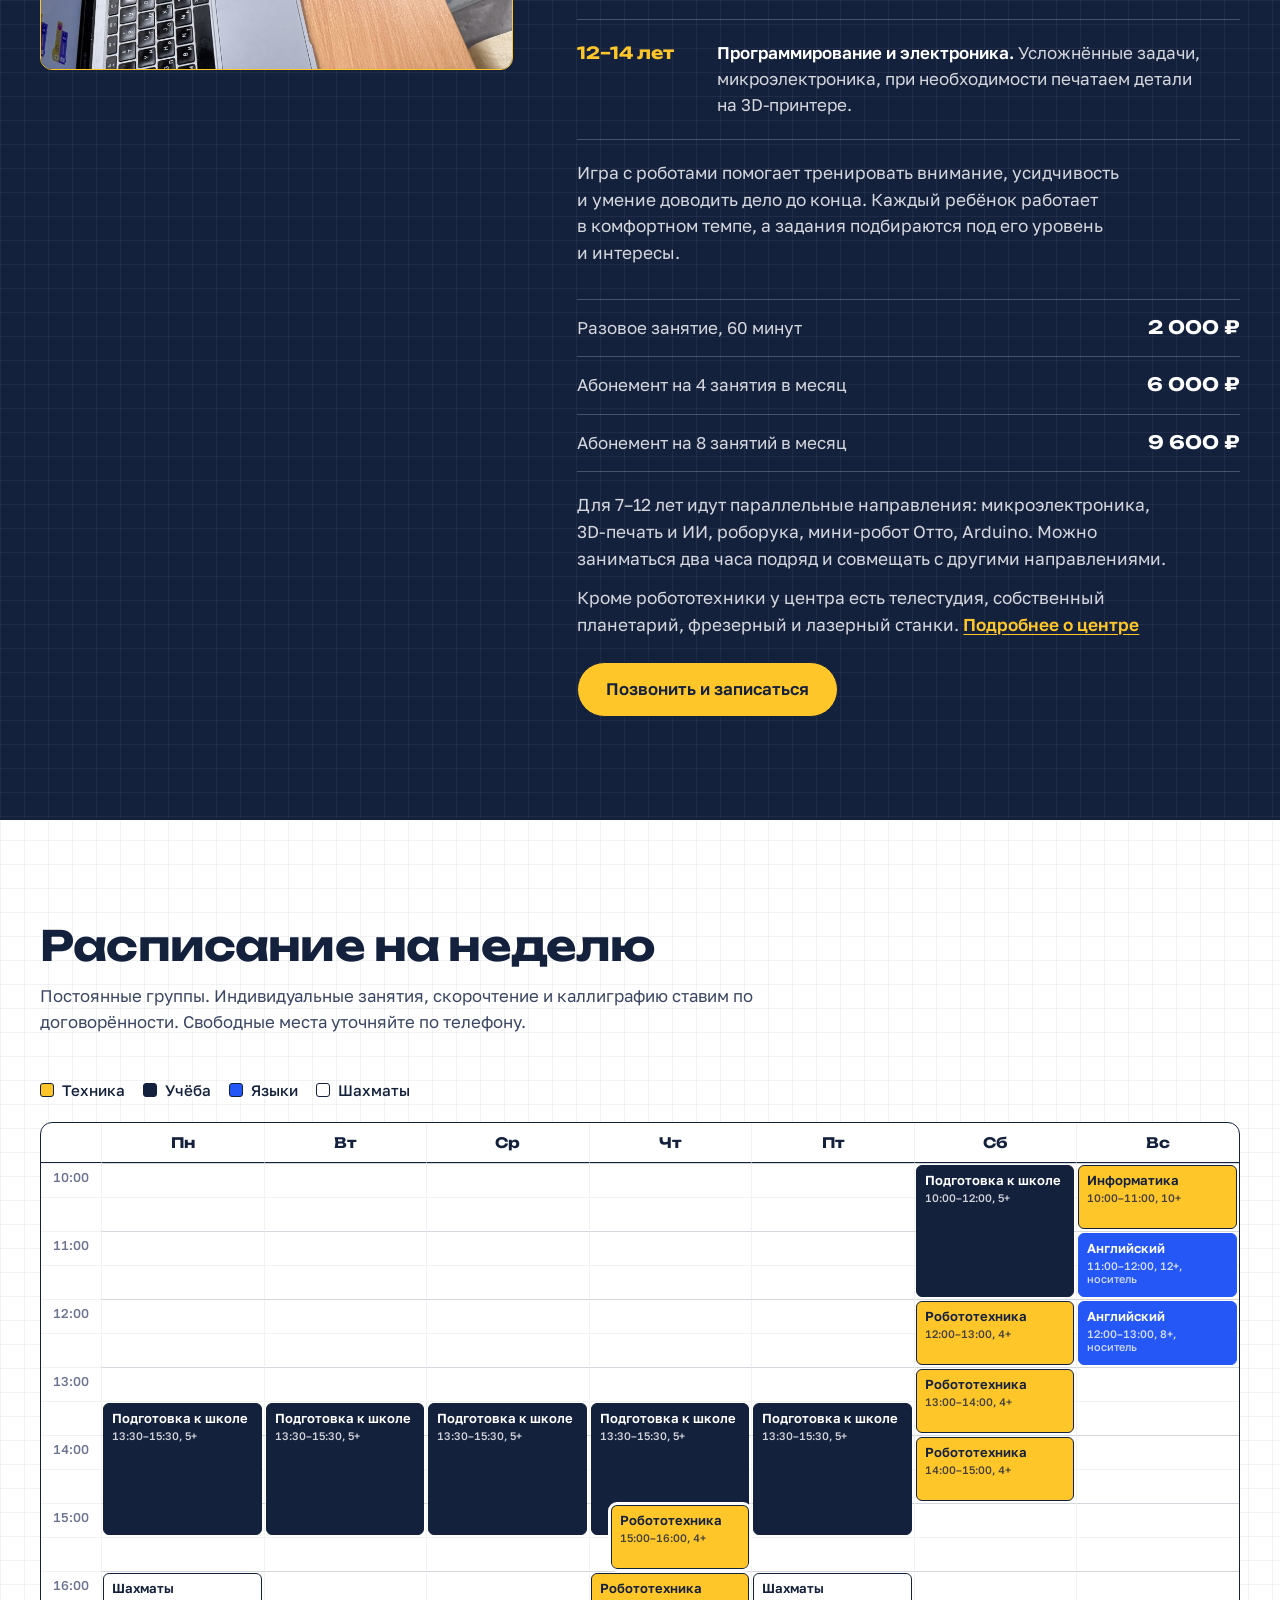
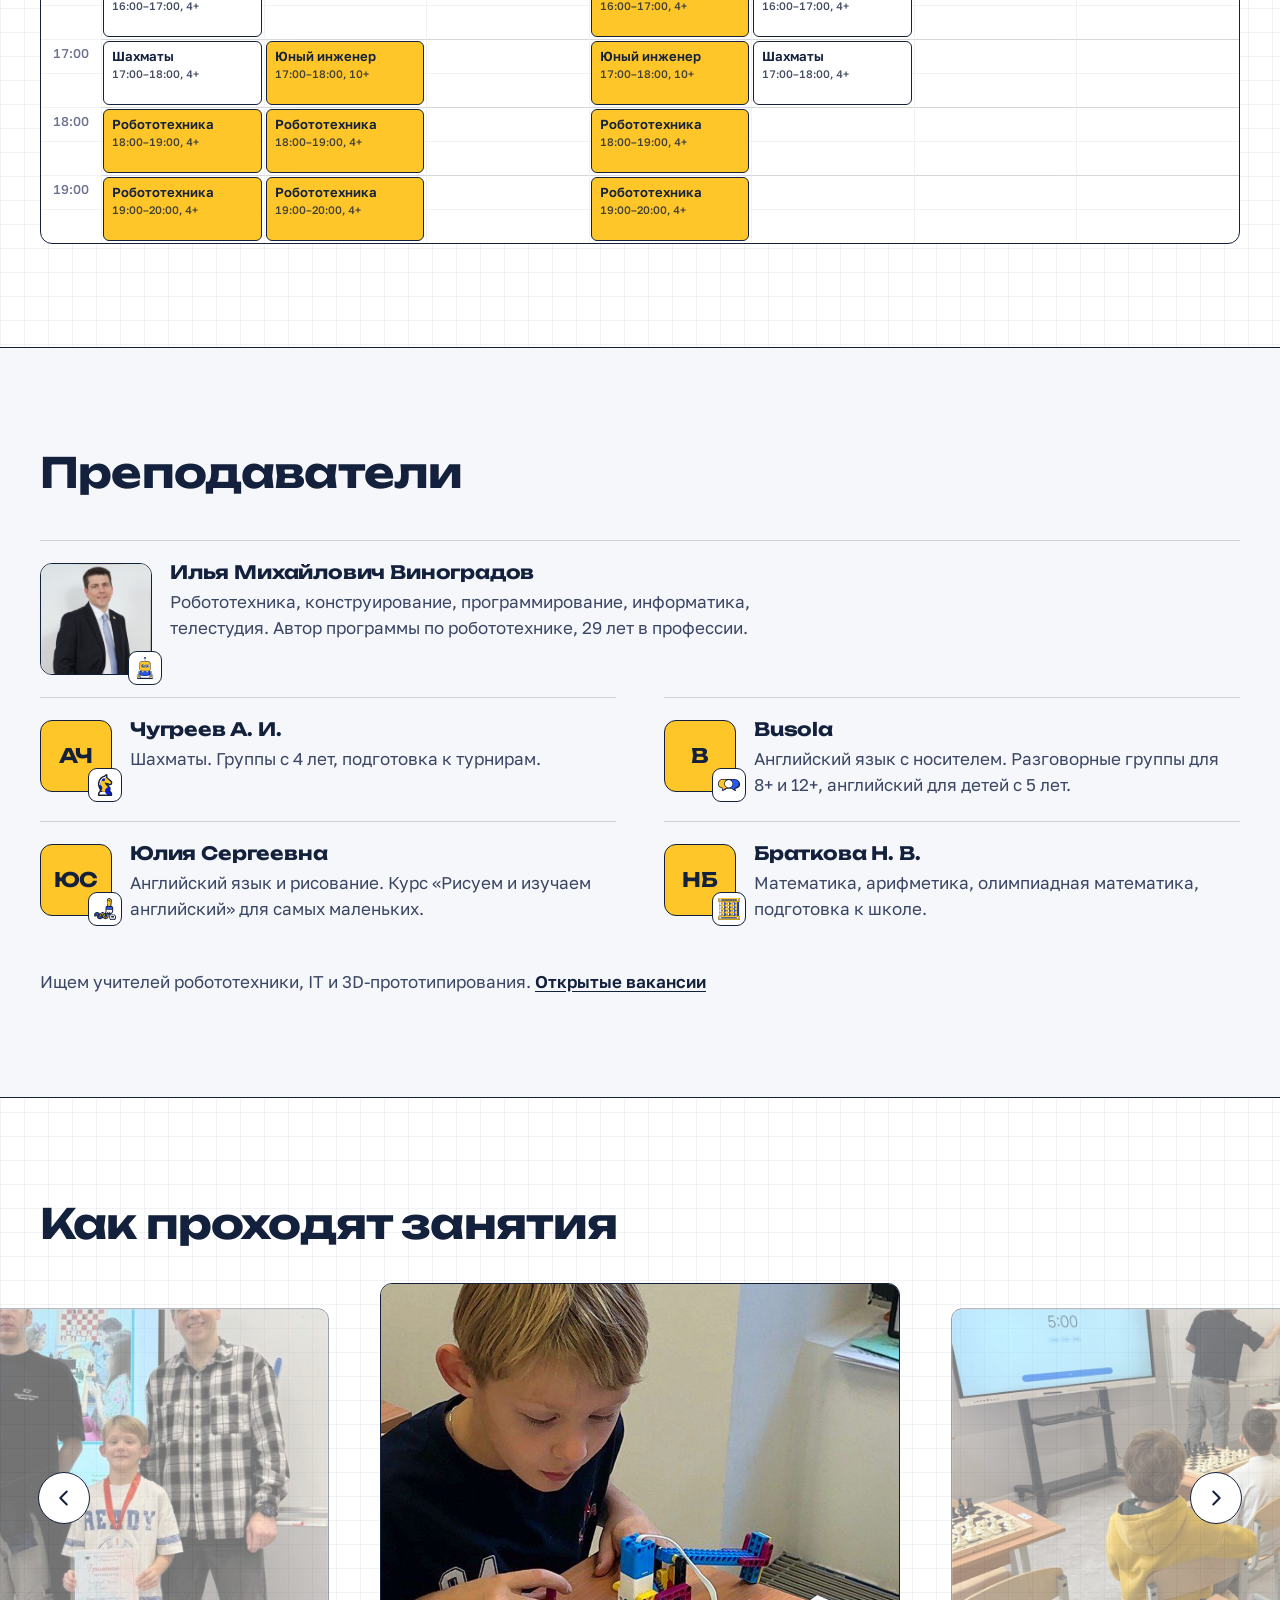
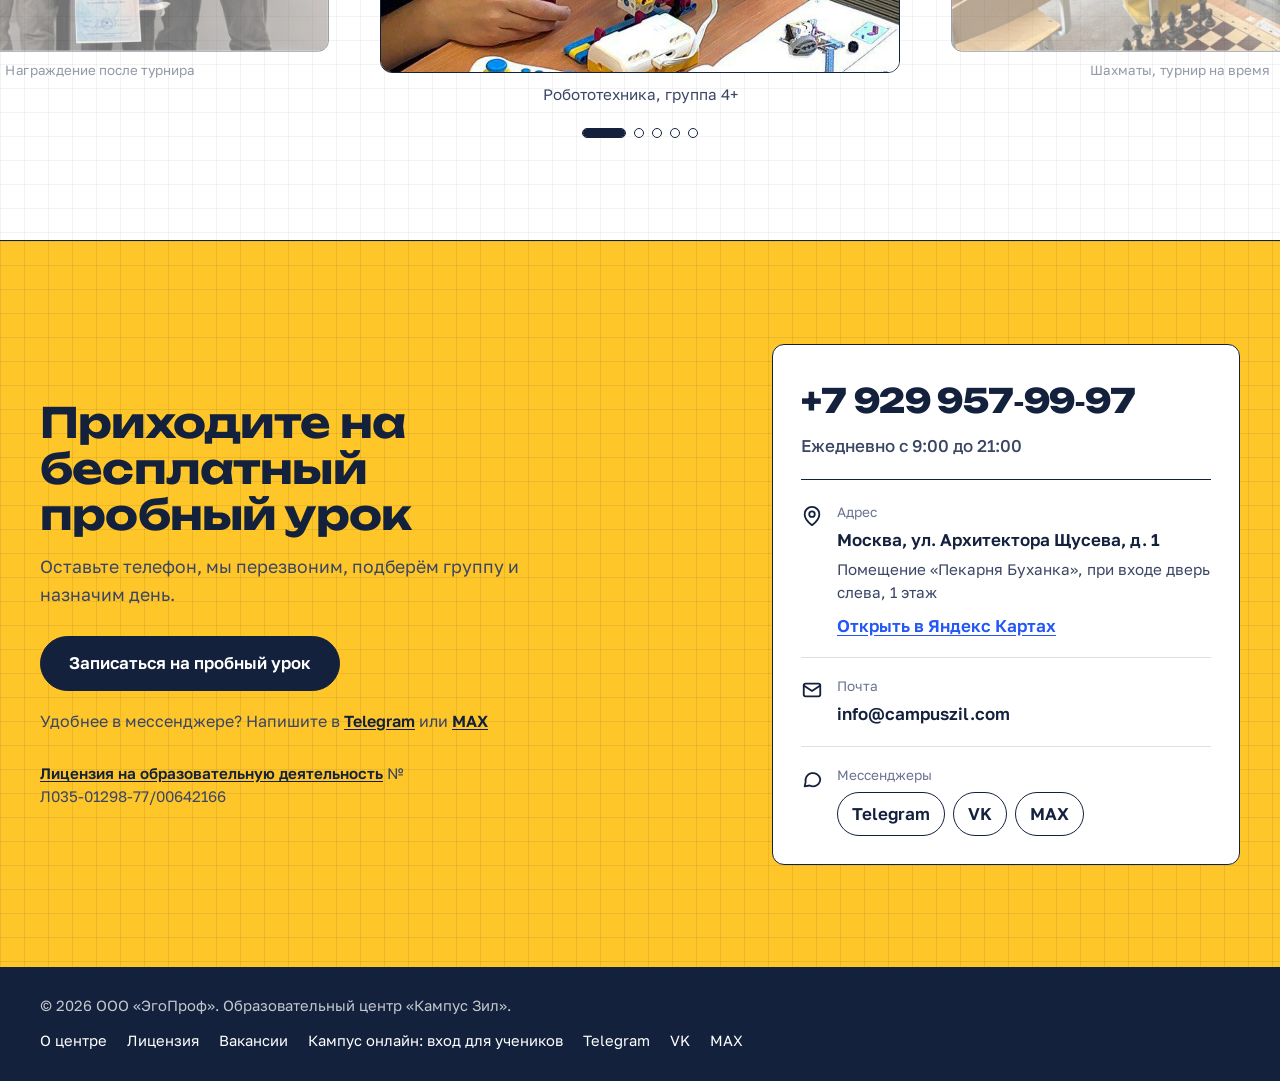
==== commit 478018f6: "Add About page from the old site's «О нас» content about.html: who we are, school-vs-centre comparis" ====
--- a/index.html
+++ b/index.html
@@ -133,6 +133,7 @@
       </dl>
 
       <p class="robotics-note">Для 7–12 лет идут параллельные направления: микроэлектроника, 3D‑печать и&nbsp;ИИ, роборука, мини‑робот Отто, Arduino. Можно заниматься два часа подряд и&nbsp;совмещать с&nbsp;другими направлениями.</p>
+      <p class="robotics-note">Кроме робототехники у центра есть телестудия, собственный планетарий, фрезерный и лазерный станки. <a class="robotics-link" href="about.html">Подробнее о центре</a></p>
       <a class="btn btn-yellow btn-lg" href="tel:+79299579997">Позвонить и записаться</a>
     </div>
   </div>
@@ -164,7 +165,7 @@
     </div>
     <ul class="teacher-list">
       <li>
-        <span class="avatar"><img class="avatar-photo" src="assets/img/teacher-vinogradov.jpg" alt="" width="248" height="248" loading="lazy"><img class="avatar-badge" src="assets/icons/robotics.svg" alt="" width="24" height="24" loading="lazy"></span>
+        <span class="avatar"><img class="avatar-photo" src="assets/img/teacher-vinogradov.jpg" alt="" width="496" height="496" loading="lazy"><img class="avatar-badge" src="assets/icons/robotics.svg" alt="" width="24" height="24" loading="lazy"></span>
         <div>
           <h3>Илья Михайлович Виноградов</h3>
           <p>Робототехника, конструирование, программирование, информатика, телестудия. Автор программы по робототехнике, 29 лет в профессии.</p>
@@ -286,6 +287,7 @@
   <div class="container footer-row">
     <p>© <span data-year></span> ООО «ЭгоПроф». Образовательный центр «Кампус Зил».</p>
     <nav aria-label="Дополнительно">
+      <a href="about.html">О центре</a>
       <a href="licence.html">Лицензия</a>
       <a href="vacancies.html">Вакансии</a>
       <a href="https://school.egoprof.com/?redirect=0" target="_blank" rel="noopener">Кампус онлайн: вход для учеников</a>
--- a/css/style.css
+++ b/css/style.css
@@ -5,13 +5,13 @@
 :root {
   --paper: #ffffff;
   --paper-2: #f6f7fb;
-  --grid: rgba(20, 33, 61, 0.08);
+  --grid: rgba(20, 33, 61, 0.055);
   --ink: #14213d;
   --ink-2: #3b4664;
   --ink-3: #6b7390;
   --zil: #ffc629;
   --zil-deep: #e5ab00;
-  --zil-grid: rgba(20, 33, 61, 0.12);
+  --zil-grid: rgba(20, 33, 61, 0.085);
   --blue: #2457f5;
   --blue-soft: #e4ebff;
   --red: #e5484d;
@@ -213,8 +213,8 @@
 .robotics {
   background-color: var(--ink); color: #fff;
   background-image:
-    linear-gradient(rgba(255, 255, 255, 0.07) 1px, transparent 1px),
-    linear-gradient(90deg, rgba(255, 255, 255, 0.07) 1px, transparent 1px);
+    linear-gradient(rgba(255, 255, 255, 0.05) 1px, transparent 1px),
+    linear-gradient(90deg, rgba(255, 255, 255, 0.05) 1px, transparent 1px);
   background-size: var(--cell) var(--cell);
   border-top: var(--line) solid var(--ink); border-bottom: var(--line) solid var(--ink);
 }
@@ -233,6 +233,8 @@
 .price-list dt { color: rgba(255, 255, 255, 0.82); }
 .price-list dd { margin: 0; font-family: var(--font-display); font-weight: 700; font-size: 1.15rem; white-space: nowrap; }
 .robotics-note { margin-top: 24px; color: rgba(255, 255, 255, 0.82); max-width: 36em; }
+.robotics-note + .robotics-note { margin-top: 12px; }
+.robotics-link { color: var(--zil); font-weight: 600; }
 .robotics-copy .btn { margin-top: 24px; }
 
 /* ---------- Schedule ---------- */
@@ -544,3 +546,68 @@
   .vacancy .btn { grid-column: 2; justify-self: start; }
   .vacancy-cta { padding: 20px; }
 }
+
+/* ---------- О центре ---------- */
+.about-intro { display: grid; grid-template-columns: minmax(0, 6fr) minmax(0, 6fr); gap: clamp(28px, 5vw, 72px); align-items: center; }
+.about-photo { margin: 0; }
+.about-photo img { border: var(--line) solid var(--ink); border-radius: var(--radius); aspect-ratio: 4 / 3; object-fit: cover; }
+.about-photo figcaption { margin-top: 10px; font-size: 0.92rem; color: var(--ink-2); }
+.about-text h2 { margin-bottom: 16px; }
+.about-text p + p { margin-top: 14px; }
+.about-text p { color: var(--ink-2); max-width: 36em; }
+.about-h2 { margin-top: clamp(48px, 7vw, 88px); margin-bottom: 24px; }
+
+.compare { background: var(--paper); border: var(--line) solid var(--ink); border-radius: var(--radius); overflow: hidden; }
+.compare-head, .compare-row { display: grid; grid-template-columns: 200px 1fr 1fr; gap: 20px; padding: 16px 24px; }
+.compare-head { font-family: var(--font-display); font-weight: 700; font-size: 0.95rem; border-bottom: var(--line) solid var(--ink); }
+.compare-row { border-top: 1px solid rgba(20, 33, 61, 0.14); color: var(--ink-2); }
+.compare-row > span:first-child { color: var(--ink); font-weight: 600; }
+.compare .is-us { color: var(--ink); font-weight: 600; }
+.compare-head .is-us { background: var(--zil); margin: -16px -24px -16px 0; padding: 16px 24px; }
+.compare-row .is-us { position: relative; }
+.compare-row .is-us::before { content: ""; position: absolute; inset: -16px -24px -16px -20px; background: rgba(255, 198, 41, 0.18); z-index: -1; }
+.compare-row { position: relative; z-index: 0; }
+
+.about-dirs { list-style: none; margin: 0; padding: 0; display: grid; grid-template-columns: repeat(3, minmax(0, 1fr)); gap: 20px; }
+.about-dirs li { display: grid; grid-template-columns: 40px 1fr; gap: 14px; align-items: start; padding: 20px; background: var(--paper); border: var(--line) solid var(--ink); border-radius: var(--radius); }
+.about-dirs h3 { font-size: 1.05rem; }
+.about-dirs p { margin-top: 6px; color: var(--ink-2); font-size: 0.95rem; }
+.about-more { margin-top: 20px; color: var(--ink-2); }
+.about-more a { color: var(--ink); font-weight: 600; }
+
+.about-strip { display: grid; grid-template-columns: repeat(4, minmax(0, 1fr)); gap: 16px; margin-top: clamp(48px, 7vw, 88px); }
+.about-strip figure { margin: 0; }
+.about-strip img { aspect-ratio: 4 / 5; object-fit: cover; border: var(--line) solid var(--ink); border-radius: var(--radius); }
+.about-strip figcaption { margin-top: 8px; font-size: 0.9rem; color: var(--ink-2); }
+
+.about-cards { display: grid; grid-template-columns: repeat(3, minmax(0, 1fr)); gap: 20px; margin-top: clamp(48px, 7vw, 88px); }
+.about-card { padding: 24px; background: var(--paper); border: var(--line) solid var(--ink); border-radius: var(--radius); }
+.about-card h2 { font-size: 1.2rem; }
+.about-card p { margin-top: 12px; color: var(--ink-2); }
+.about-card a { color: var(--ink); font-weight: 600; }
+.combo { margin: 16px 0 0; border-top: 1px solid rgba(20, 33, 61, 0.14); }
+.combo > div { display: flex; justify-content: space-between; gap: 12px; padding: 10px 0; border-bottom: 1px solid rgba(20, 33, 61, 0.14); }
+.combo dt { color: var(--ink-2); }
+.combo dd { margin: 0; font-family: var(--font-display); font-weight: 700; white-space: nowrap; }
+
+.about-cta { margin-top: clamp(48px, 7vw, 88px); padding: clamp(28px, 4vw, 44px); background: var(--zil); border: var(--line) solid var(--ink); border-radius: var(--radius); }
+.about-cta p { margin: 14px 0 24px; color: var(--ink-2); max-width: 34em; }
+
+@media (max-width: 1080px) {
+  .about-dirs, .about-cards { grid-template-columns: repeat(2, minmax(0, 1fr)); }
+}
+@media (max-width: 900px) {
+  .about-intro { grid-template-columns: 1fr; }
+  .about-strip { grid-template-columns: repeat(2, minmax(0, 1fr)); }
+  .compare-head, .compare-row { grid-template-columns: 150px 1fr 1fr; gap: 14px; padding: 14px 18px; }
+  .compare-head .is-us { margin: -14px -18px -14px 0; padding: 14px 18px; }
+  .compare-row .is-us::before { inset: -14px -18px -14px -14px; }
+}
+@media (max-width: 600px) {
+  .about-dirs, .about-cards { grid-template-columns: 1fr; }
+  .compare-head { display: none; }
+  .compare-row { grid-template-columns: 1fr; gap: 6px; }
+  .compare-row > span:nth-child(2)::before { content: "Школа: "; font-weight: 600; color: var(--ink); }
+  .compare-row .is-us::before { content: "Кампус Зил: "; position: static; inset: auto; background: none; }
+  .about-cta .btn { width: 100%; }
+}
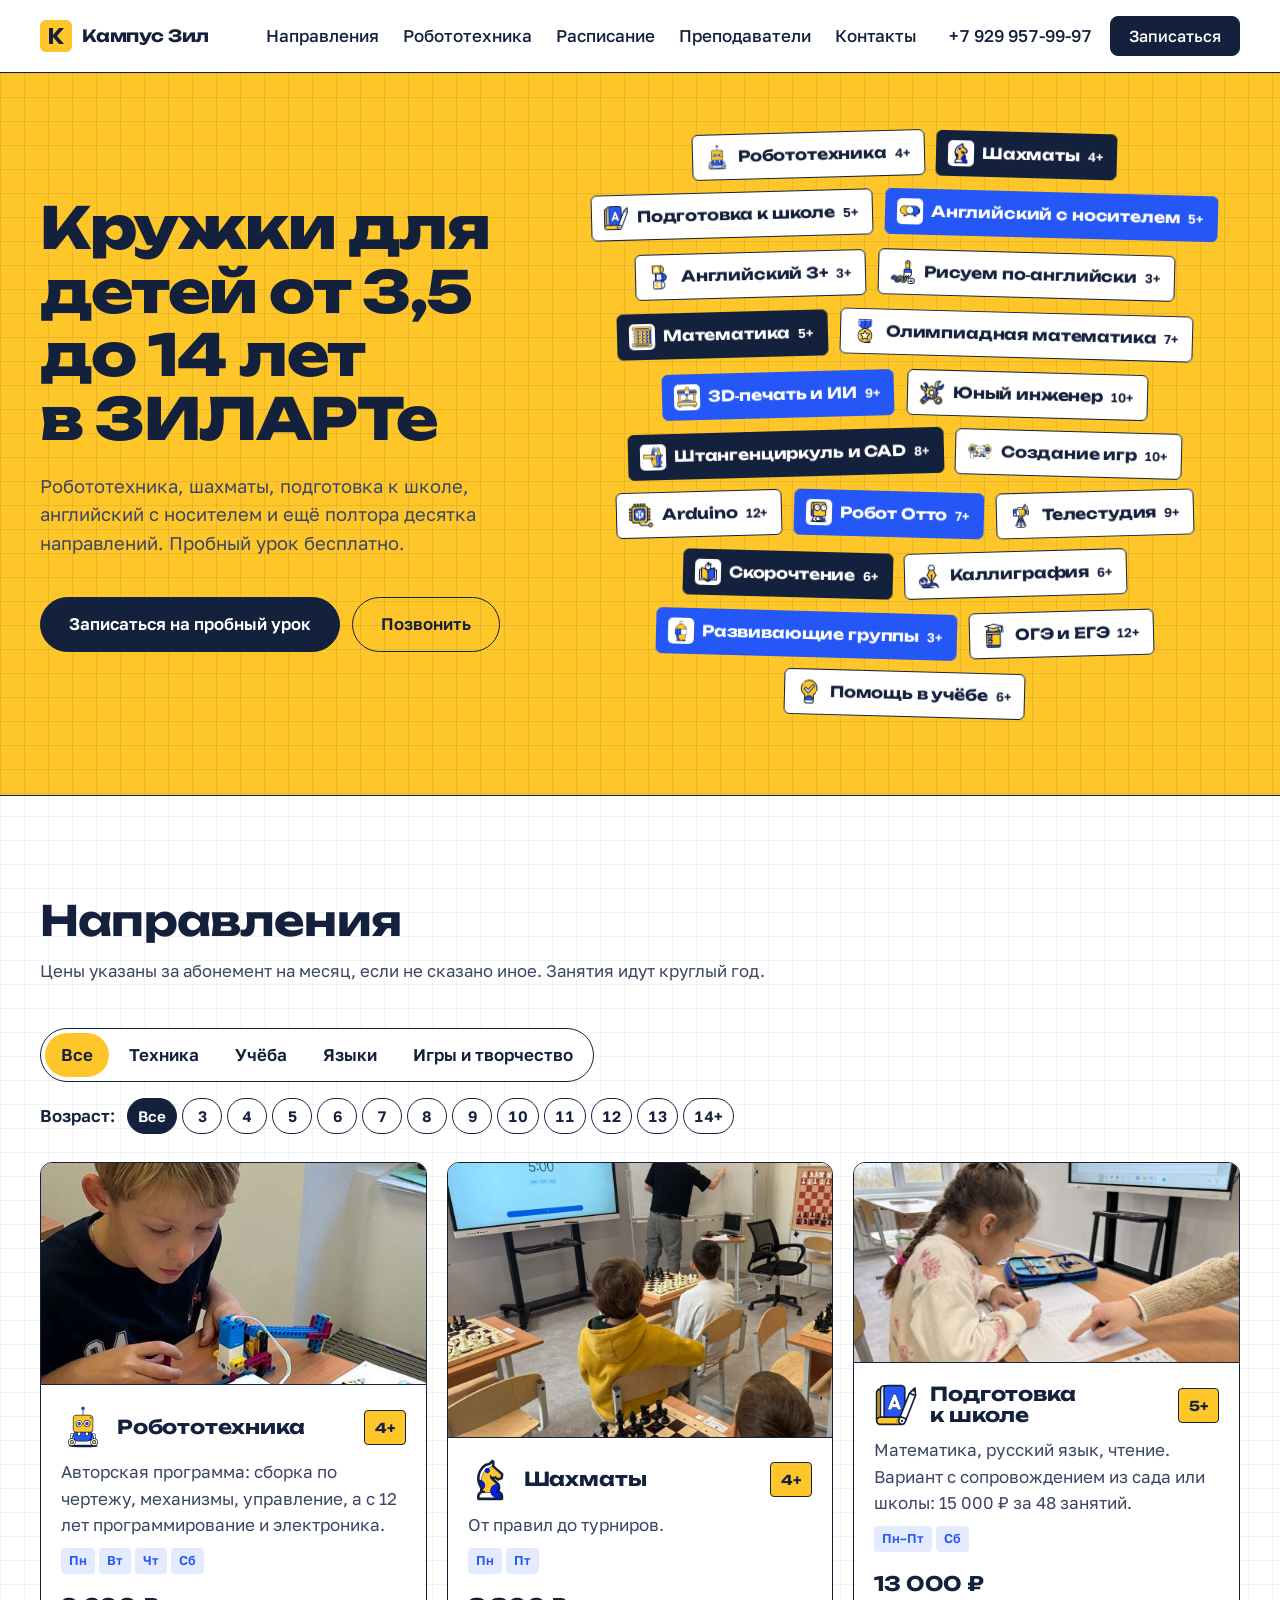
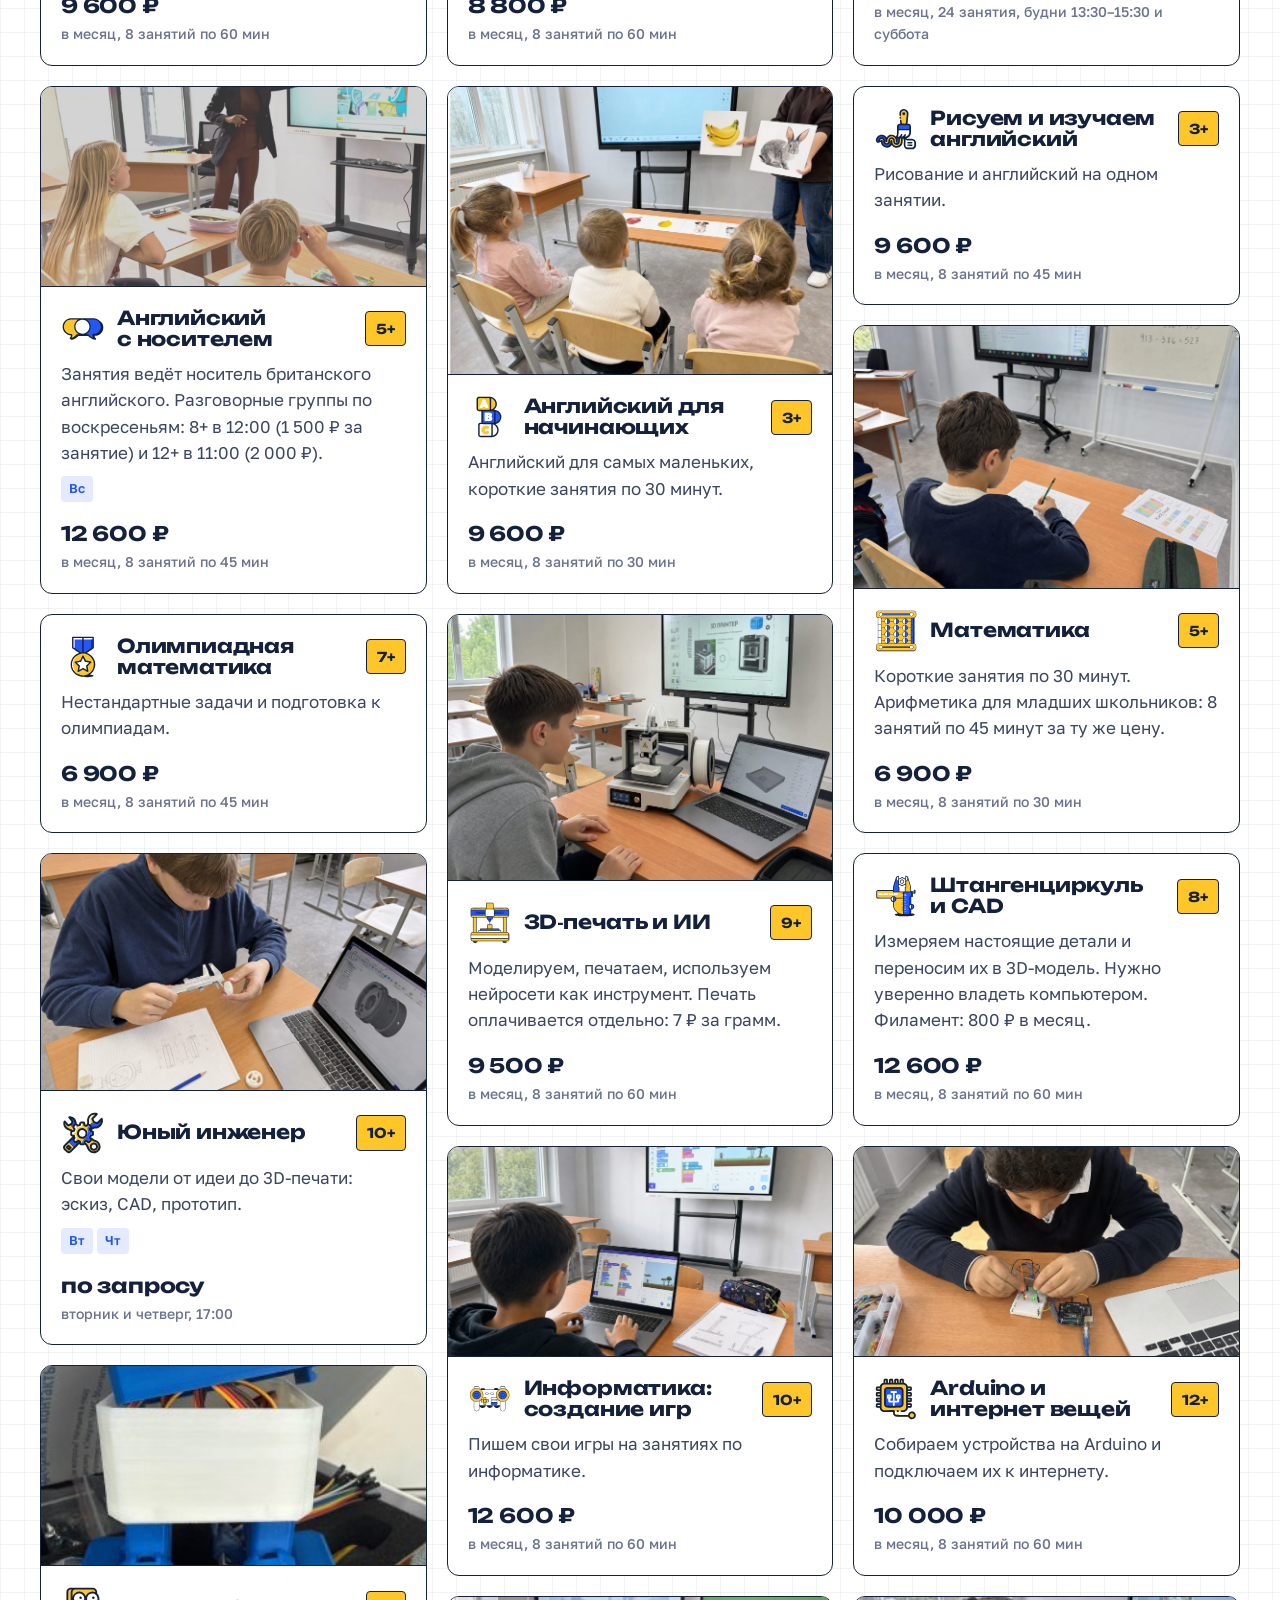
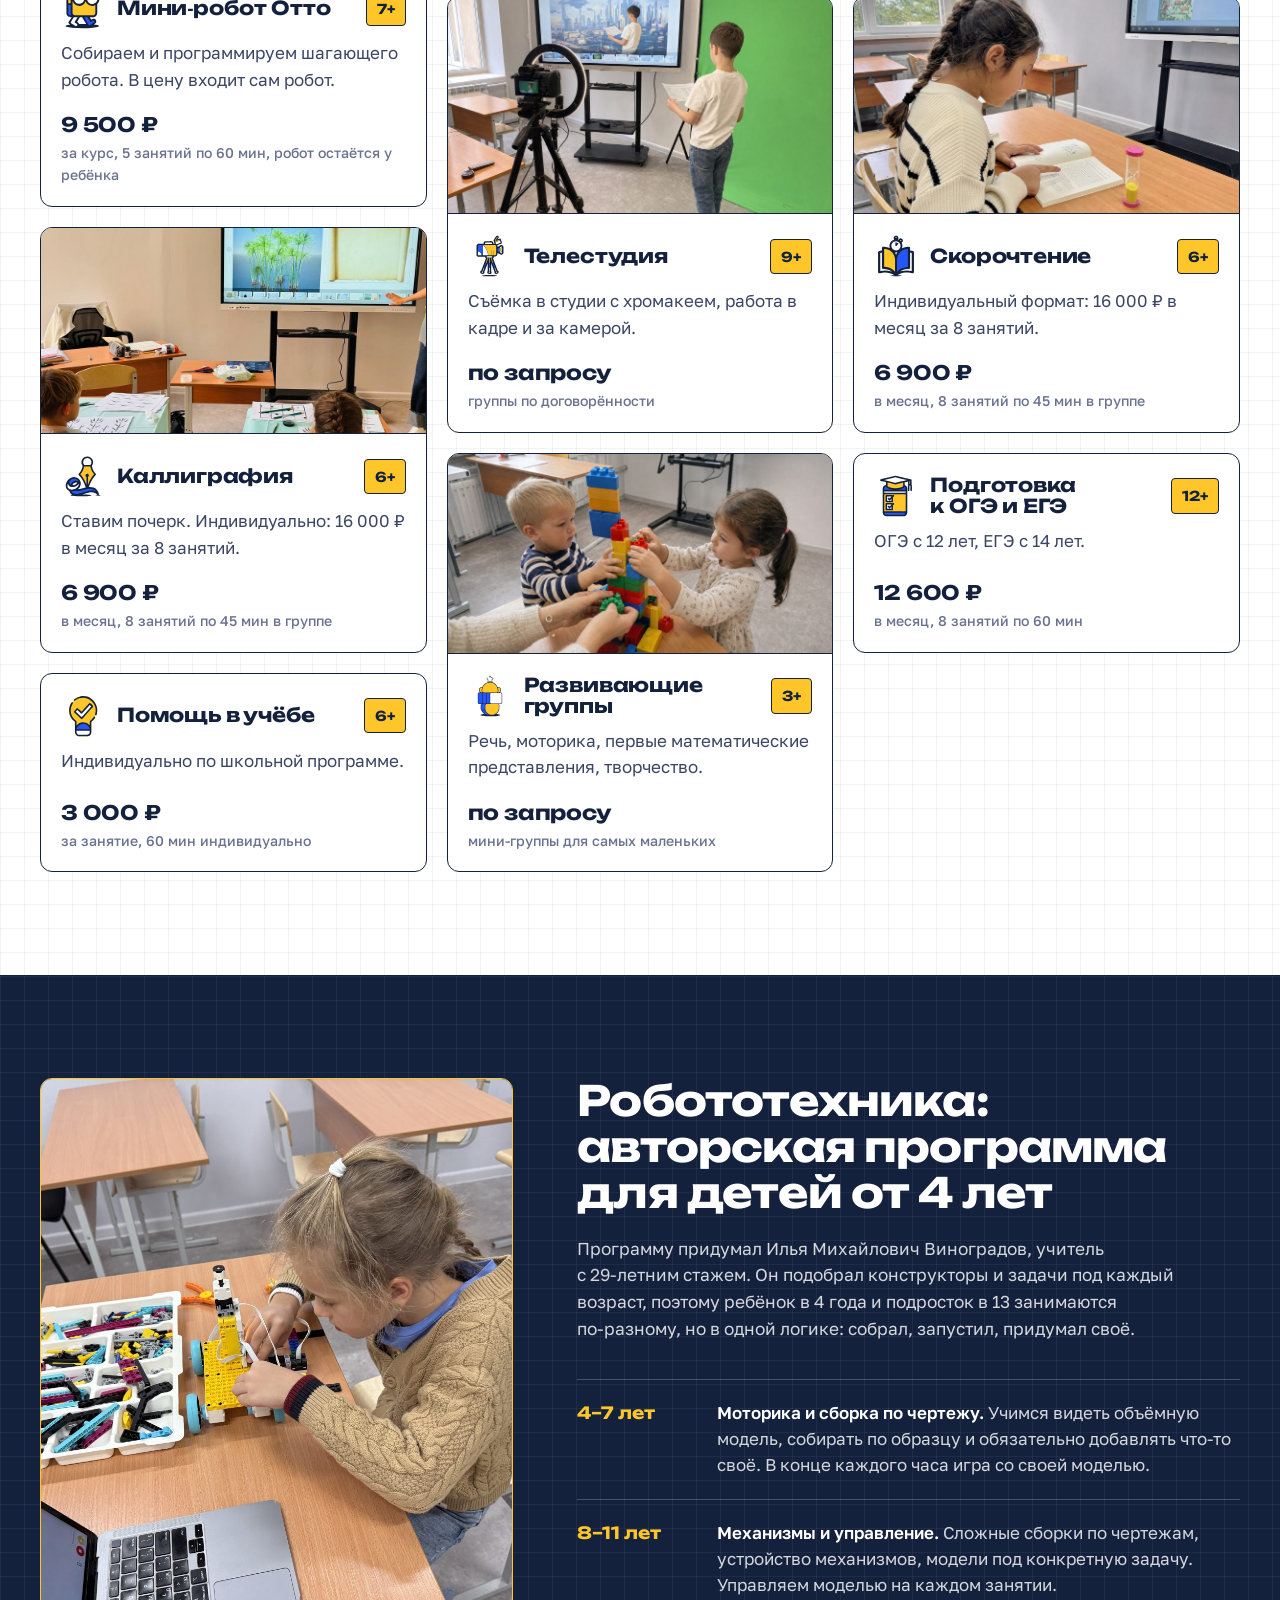
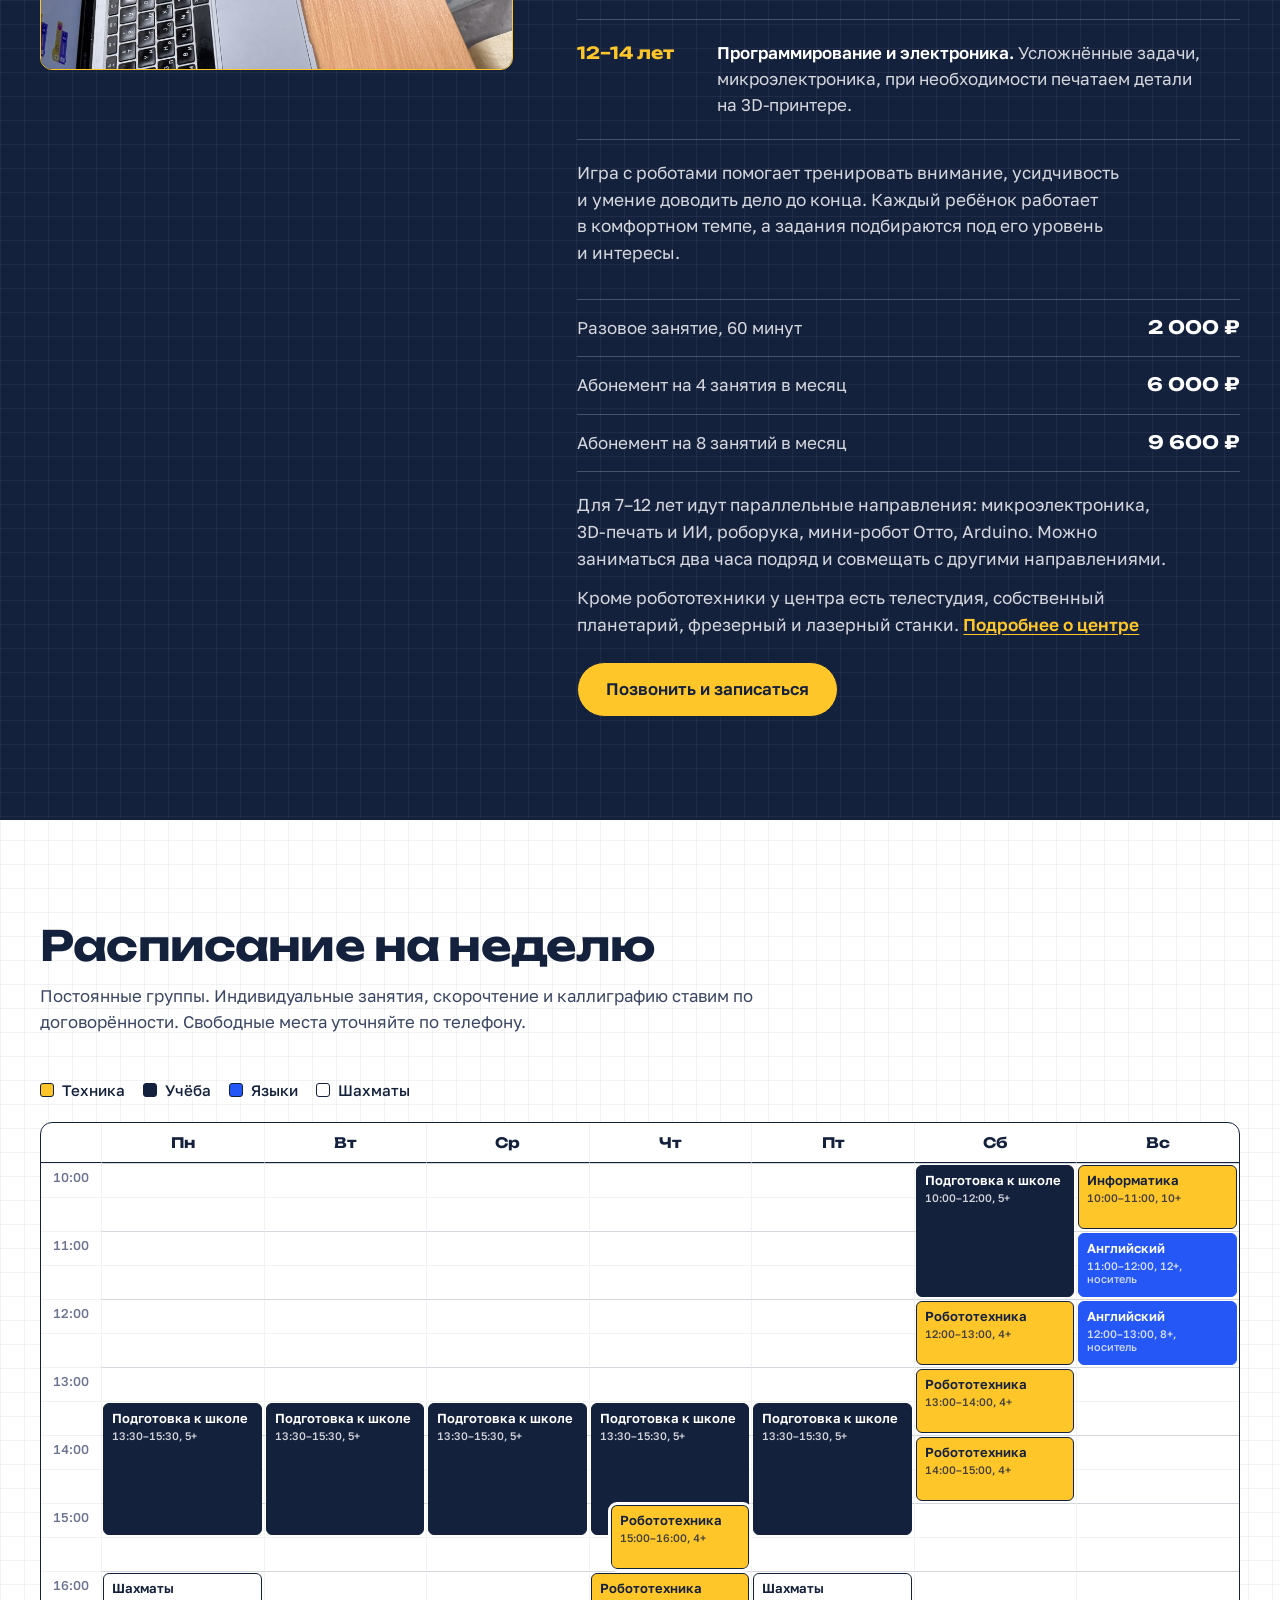
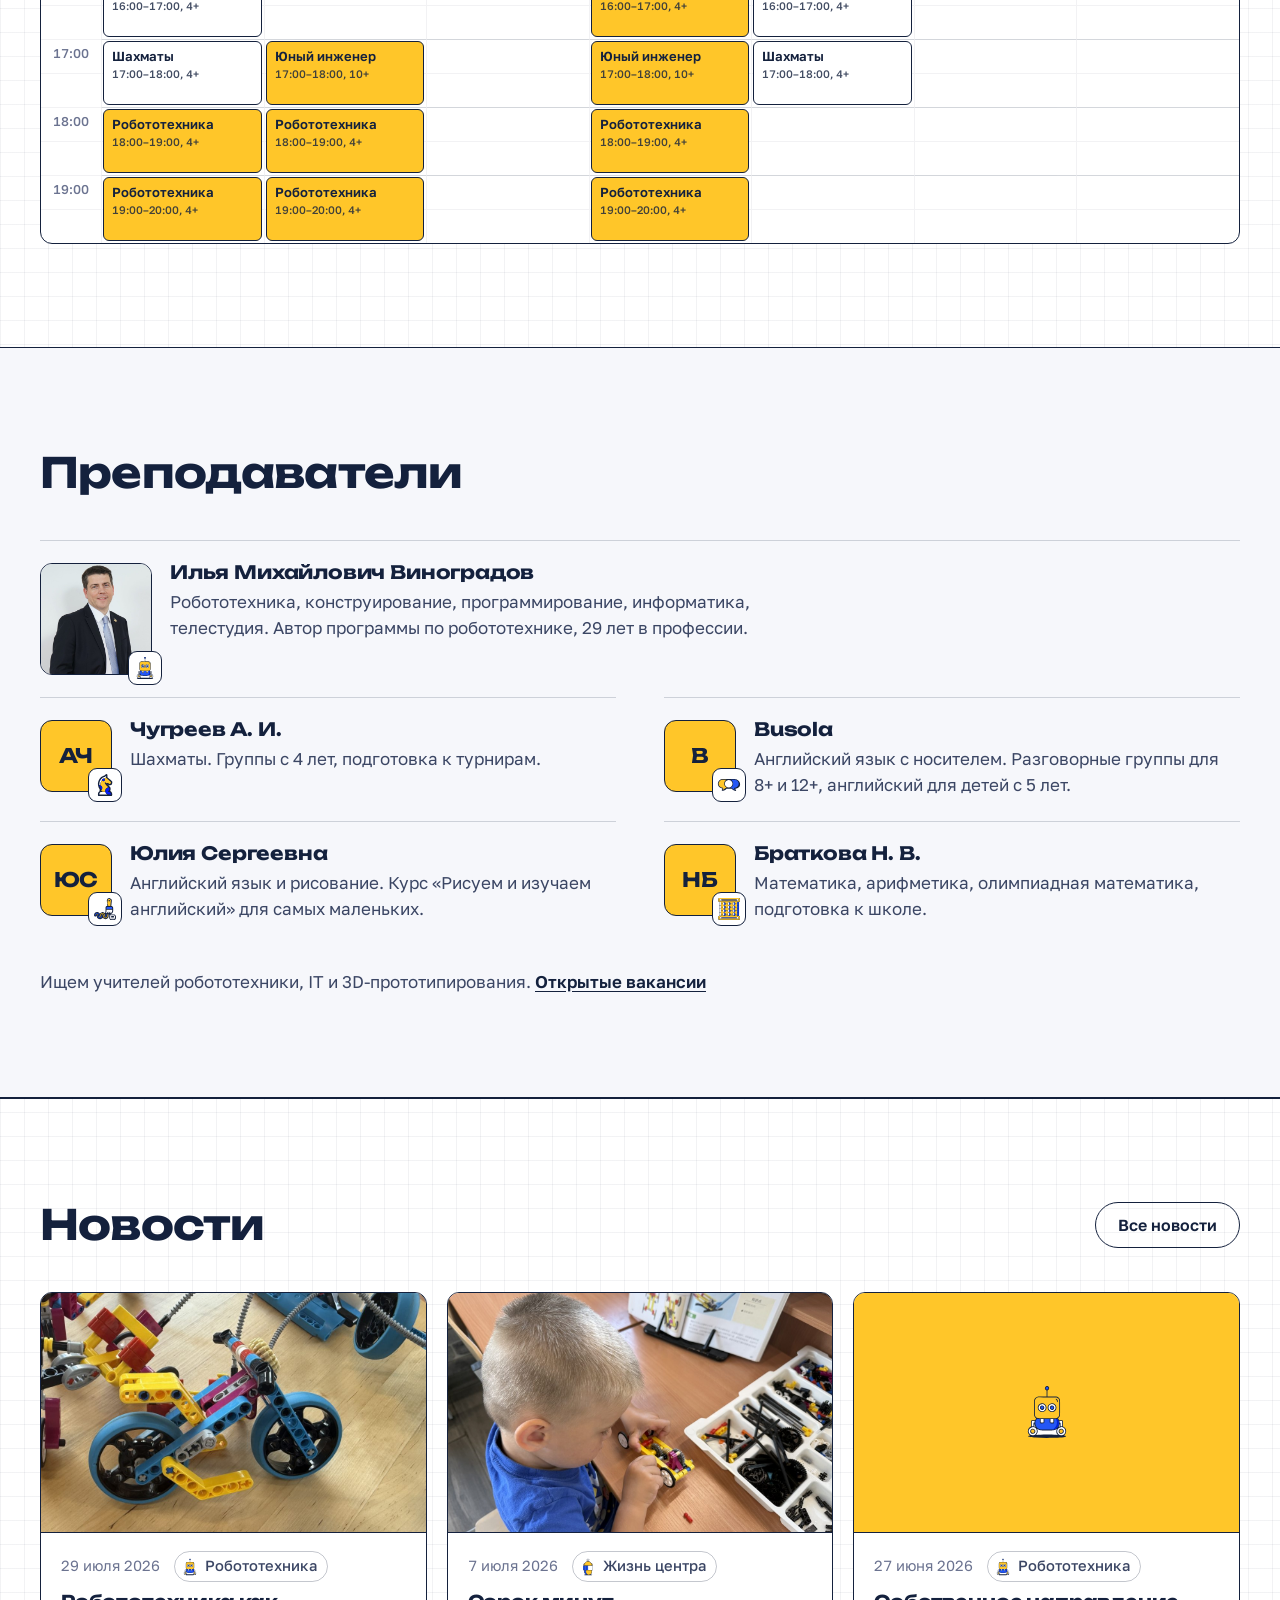
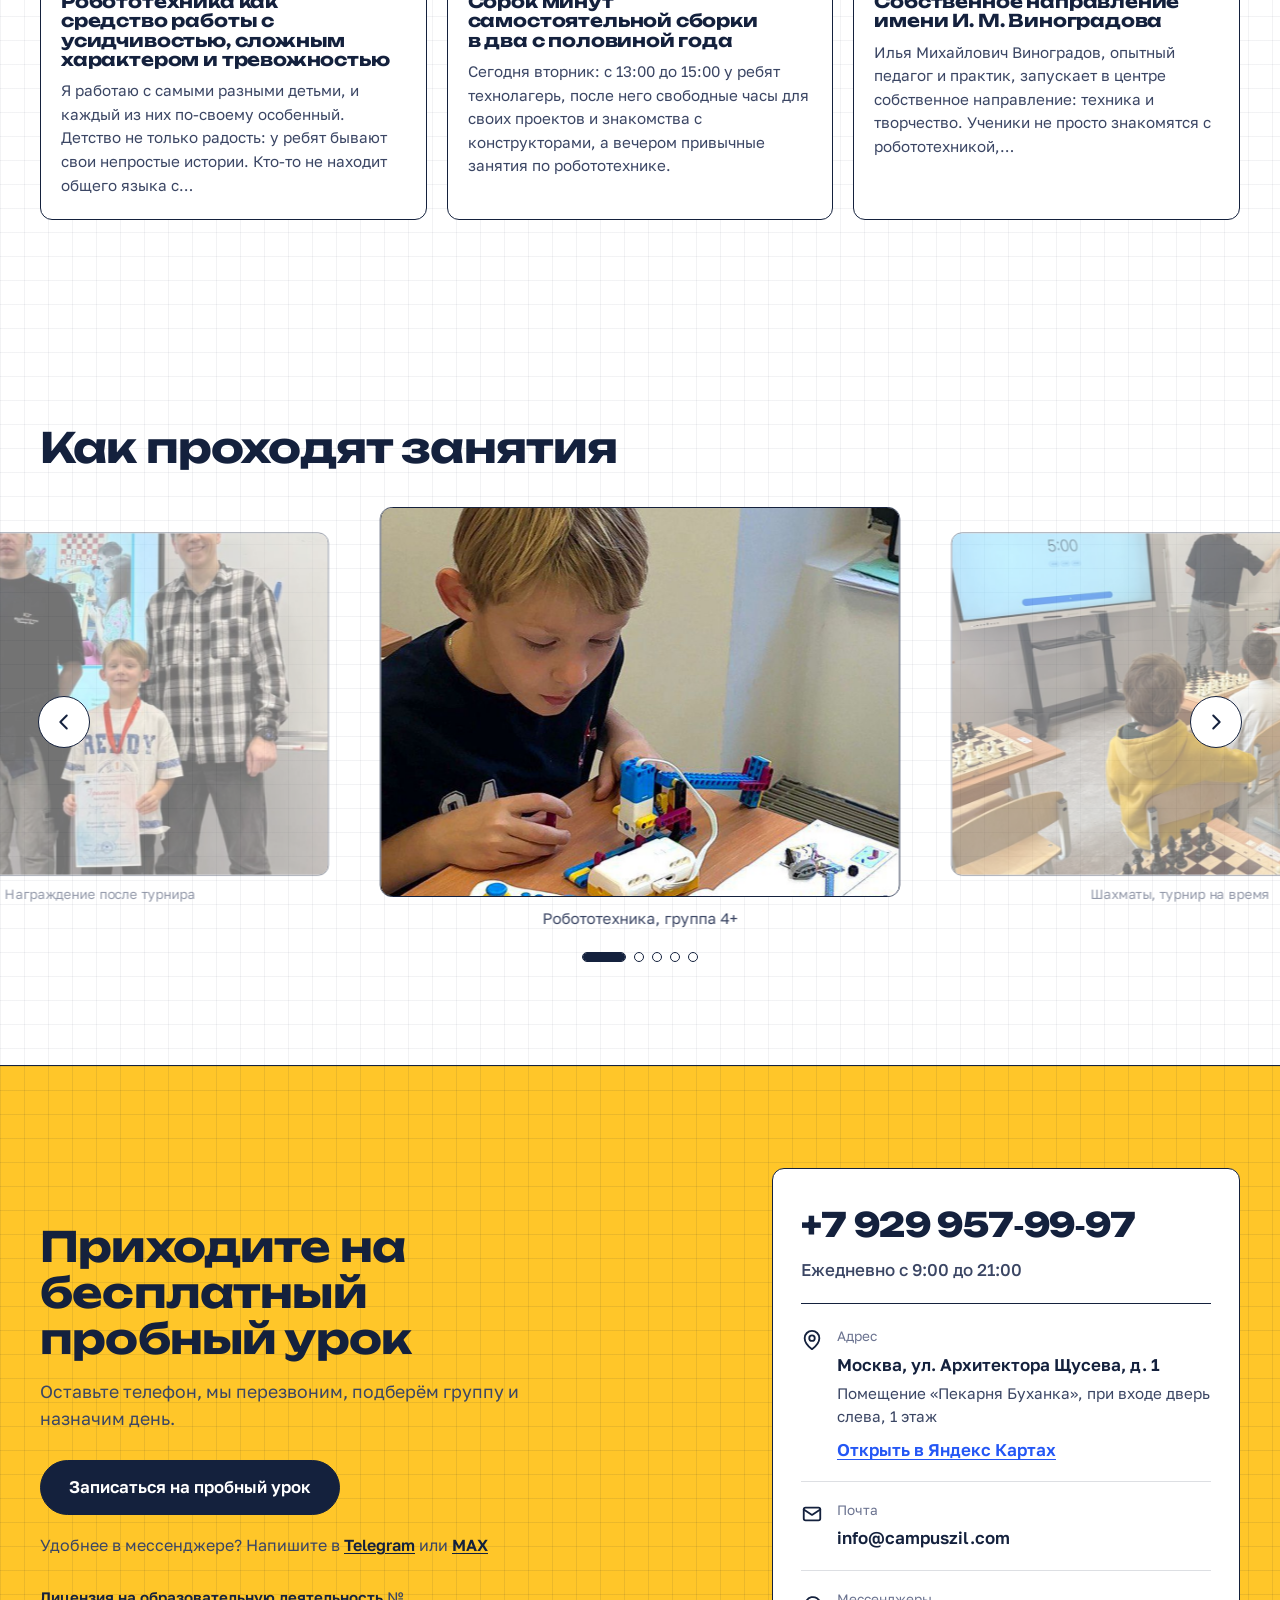
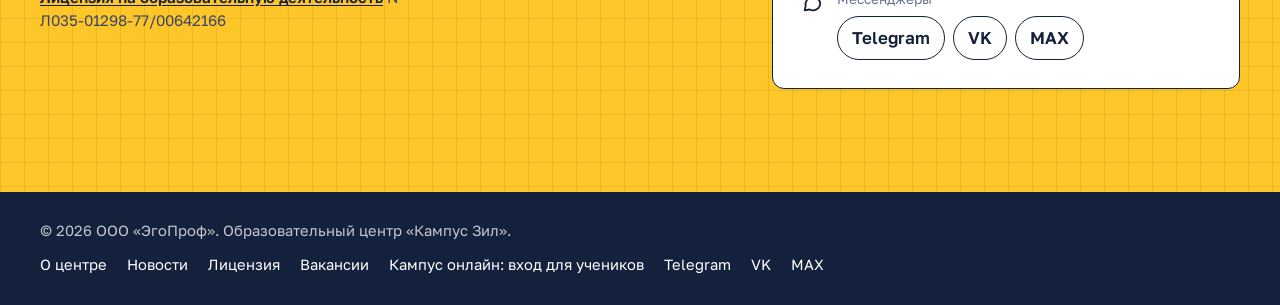
==== commit df28f800: "Add News section news.html renders 25 posts migrated from the old site's blog (2025-08 to 2026-07) f" ====
--- a/index.html
+++ b/index.html
@@ -165,7 +165,7 @@
     </div>
     <ul class="teacher-list">
       <li>
-        <span class="avatar"><img class="avatar-photo" src="assets/img/teacher-vinogradov.jpg" alt="" width="496" height="496" loading="lazy"><img class="avatar-badge" src="assets/icons/robotics.svg" alt="" width="24" height="24" loading="lazy"></span>
+        <span class="avatar"><img class="avatar-photo" src="assets/img/teacher-vinogradov.jpg" alt="" width="800" height="800" loading="lazy"><img class="avatar-badge" src="assets/icons/robotics.svg" alt="" width="24" height="24" loading="lazy"></span>
         <div>
           <h3>Илья Михайлович Виноградов</h3>
           <p>Робототехника, конструирование, программирование, информатика, телестудия. Автор программы по робототехнике, 29 лет в профессии.</p>
@@ -201,6 +201,17 @@
       </li>
     </ul>
     <p class="teachers-hire">Ищем учителей робототехники, IT и 3D‑прототипирования. <a href="vacancies.html">Открытые вакансии</a></p>
+  </div>
+</section>
+
+<!-- ===== NEWS ===== -->
+<section class="section news-home" id="news" aria-labelledby="news-title">
+  <div class="container">
+    <div class="section-head news-home-head">
+      <h2 id="news-title">Новости</h2>
+      <a class="btn btn-ghost" href="news.html">Все новости</a>
+    </div>
+    <div class="news-cards" data-news-home></div>
   </div>
 </section>
 
@@ -288,6 +299,7 @@
     <p>© <span data-year></span> ООО «ЭгоПроф». Образовательный центр «Кампус Зил».</p>
     <nav aria-label="Дополнительно">
       <a href="about.html">О центре</a>
+      <a href="news.html">Новости</a>
       <a href="licence.html">Лицензия</a>
       <a href="vacancies.html">Вакансии</a>
       <a href="https://school.egoprof.com/?redirect=0" target="_blank" rel="noopener">Кампус онлайн: вход для учеников</a>
@@ -303,6 +315,8 @@
   <a class="btn btn-primary" href="https://yandex.ru/business/widget/request/company/144063589817" target="_blank" rel="noopener">Записаться</a>
 </div>
 
+<script src="js/news-data.js"></script>
 <script src="js/main.js" defer></script>
+<script src="js/news.js" defer></script>
 </body>
 </html>
--- a/css/style.css
+++ b/css/style.css
@@ -611,3 +611,53 @@
   .compare-row .is-us::before { content: "Кампус Зил: "; position: static; inset: auto; background: none; }
   .about-cta .btn { width: 100%; }
 }
+
+/* ---------- Новости ---------- */
+.news-meta { display: flex; flex-wrap: wrap; align-items: center; gap: 8px 14px; font-size: 0.92rem; color: var(--ink-3); }
+.news-meta time { font-variant-numeric: tabular-nums; }
+.news-tag { display: inline-flex; align-items: center; gap: 6px; padding: 3px 10px 3px 6px; border-radius: 999px; border: 1px solid rgba(20, 33, 61, 0.25); color: var(--ink-2); font-weight: 500; }
+.news-tag img { width: 18px; height: 18px; }
+
+.news-filter { display: flex; flex-wrap: wrap; gap: 4px; padding: 4px; margin-bottom: 32px; border: var(--line) solid var(--ink); border-radius: 16px; background: var(--paper); }
+.news-filter button { font: inherit; font-weight: 600; padding: 8px 14px; border-radius: 999px; border: 0; background: transparent; color: var(--ink); cursor: pointer; }
+.news-filter button:hover { background: rgba(20, 33, 61, 0.06); }
+.news-filter button[aria-selected="true"] { background: var(--zil); }
+
+.news-feed { display: grid; gap: 20px; max-width: 760px; }
+.news-post { background: var(--paper); border: var(--line) solid var(--ink); border-radius: var(--radius); padding: 24px 28px 28px; scroll-margin-top: 90px; }
+.news-post h2 { font-size: 1.35rem; margin-top: 12px; }
+.news-image { margin-top: 18px; border: var(--line) solid var(--ink); border-radius: 10px; width: 100%; max-height: 460px; object-fit: cover; }
+.news-gallery { display: grid; grid-template-columns: repeat(3, minmax(0, 1fr)); gap: 10px; margin-top: 18px; }
+.news-gallery img { aspect-ratio: 3 / 4; object-fit: cover; border: var(--line) solid var(--ink); border-radius: 10px; }
+.news-gallery img:only-child { grid-column: 1 / -1; aspect-ratio: 16 / 9; }
+.news-body { margin-top: 16px; color: var(--ink-2); }
+.news-body p + p, .news-body ul + p, .news-body p + ul { margin-top: 12px; }
+.news-body ul { margin: 0; padding-left: 1.2em; }
+.news-body li + li { margin-top: 4px; }
+.news-author { font-weight: 600; color: var(--ink); }
+.news-link a { color: var(--ink); font-weight: 600; }
+.news-video { margin-top: 18px; }
+.news-video video { width: 100%; border: var(--line) solid var(--ink); border-radius: 10px; background: var(--ink); aspect-ratio: 16 / 9; }
+.news-video span { display: block; margin-top: 6px; font-size: 0.88rem; color: var(--ink-3); }
+.news-empty { color: var(--ink-2); }
+
+.news-home { border-top: var(--line) solid var(--ink); }
+.news-home-head { display: flex; align-items: center; justify-content: space-between; gap: 16px; max-width: none; }
+.news-cards { display: grid; grid-template-columns: repeat(3, minmax(0, 1fr)); gap: 20px; }
+.news-card { display: flex; flex-direction: column; background: var(--paper); border: var(--line) solid var(--ink); border-radius: var(--radius); overflow: hidden; text-decoration: none; color: var(--ink); transition: transform var(--t-fast) var(--ease-out); }
+.news-card:hover { transform: translateY(-2px); color: var(--ink); }
+.news-card-img { width: 100%; aspect-ratio: 16 / 10; object-fit: cover; border-bottom: var(--line) solid var(--ink); }
+.news-card-icon { aspect-ratio: 16 / 10; display: grid; place-items: center; background: var(--zil); border-bottom: var(--line) solid var(--ink); }
+.news-card-icon img { width: 56px; height: 56px; }
+.news-card-body { padding: 18px 20px 22px; display: flex; flex-direction: column; gap: 10px; }
+.news-card h3 { font-size: 1.1rem; }
+.news-card p { color: var(--ink-2); font-size: 0.95rem; }
+
+@media (max-width: 1080px) { .news-cards { grid-template-columns: repeat(2, minmax(0, 1fr)); } .news-cards .news-card:nth-child(3) { display: none; } }
+@media (max-width: 600px) {
+  .news-cards { grid-template-columns: 1fr; }
+  .news-cards .news-card:nth-child(3) { display: flex; }
+  .news-home-head { flex-direction: column; align-items: flex-start; }
+  .news-post { padding: 18px 18px 22px; }
+  .news-gallery { grid-template-columns: repeat(3, minmax(0, 1fr)); gap: 6px; }
+}
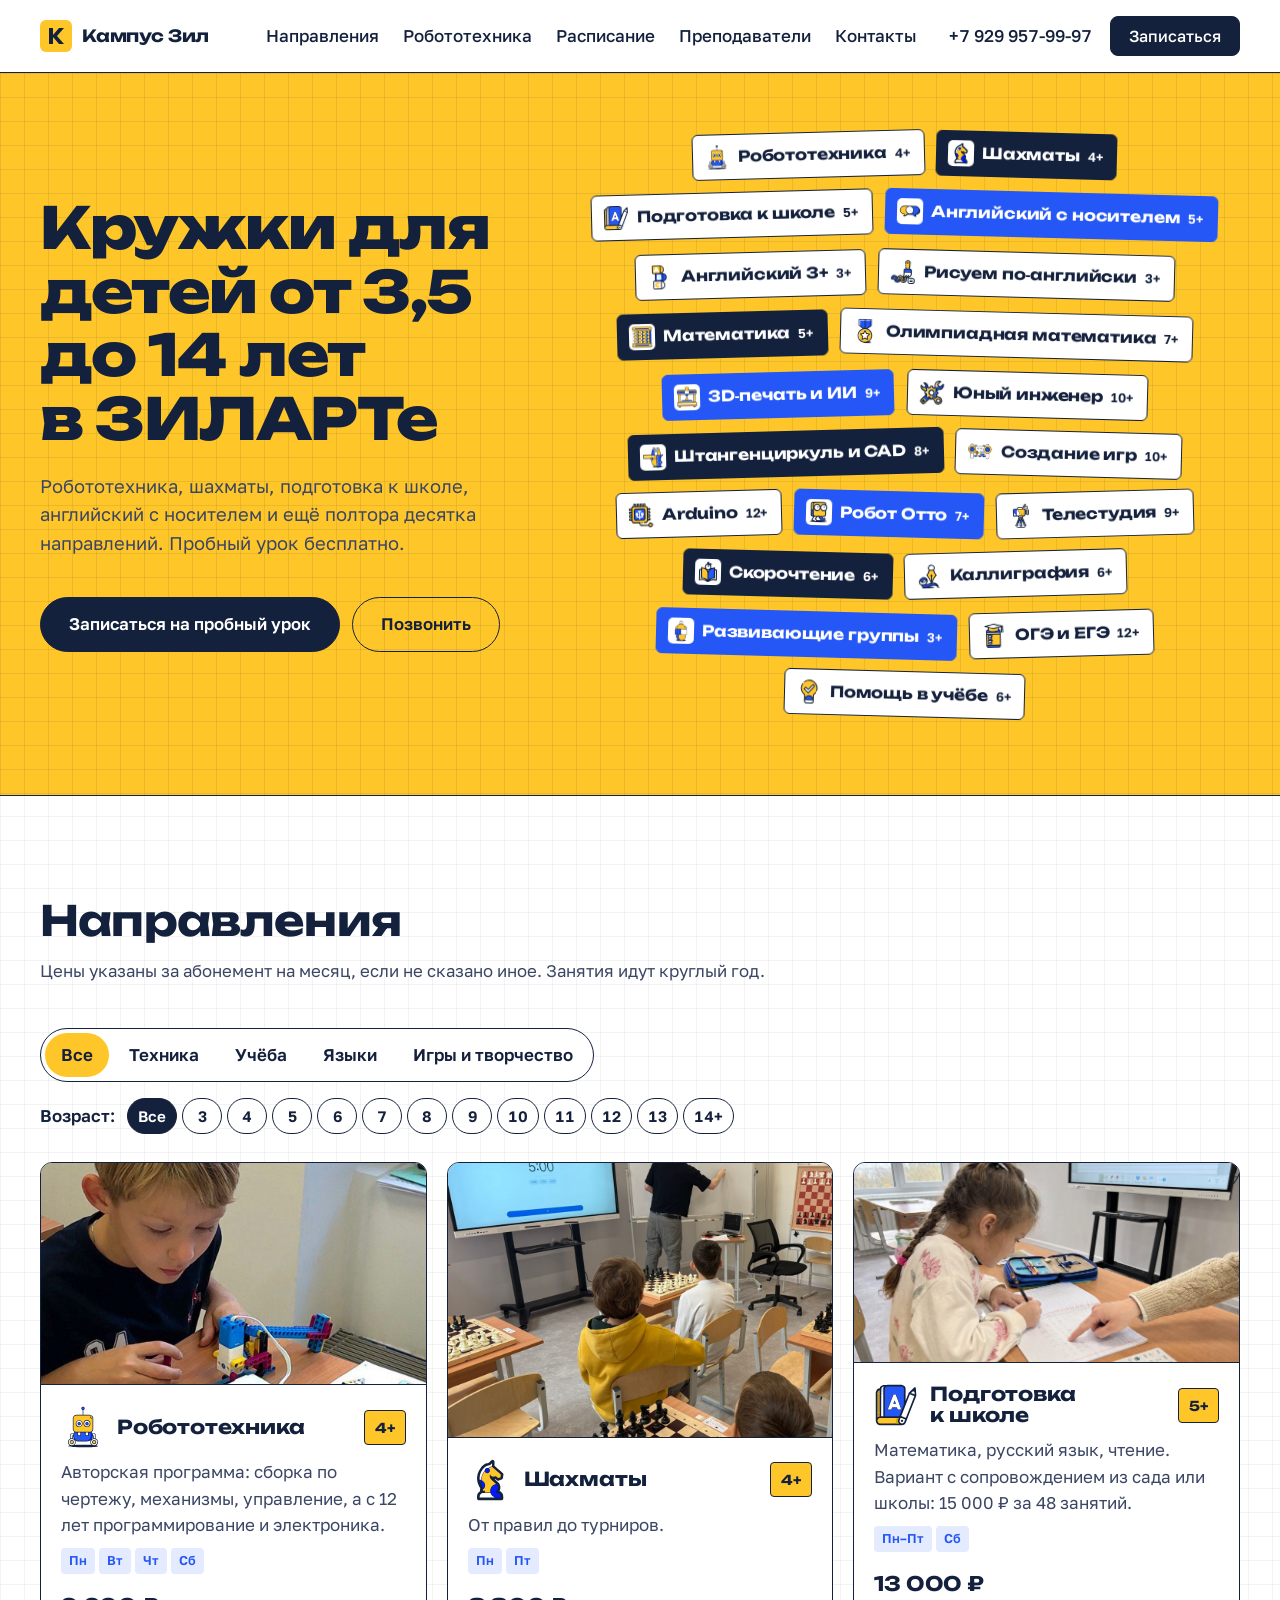
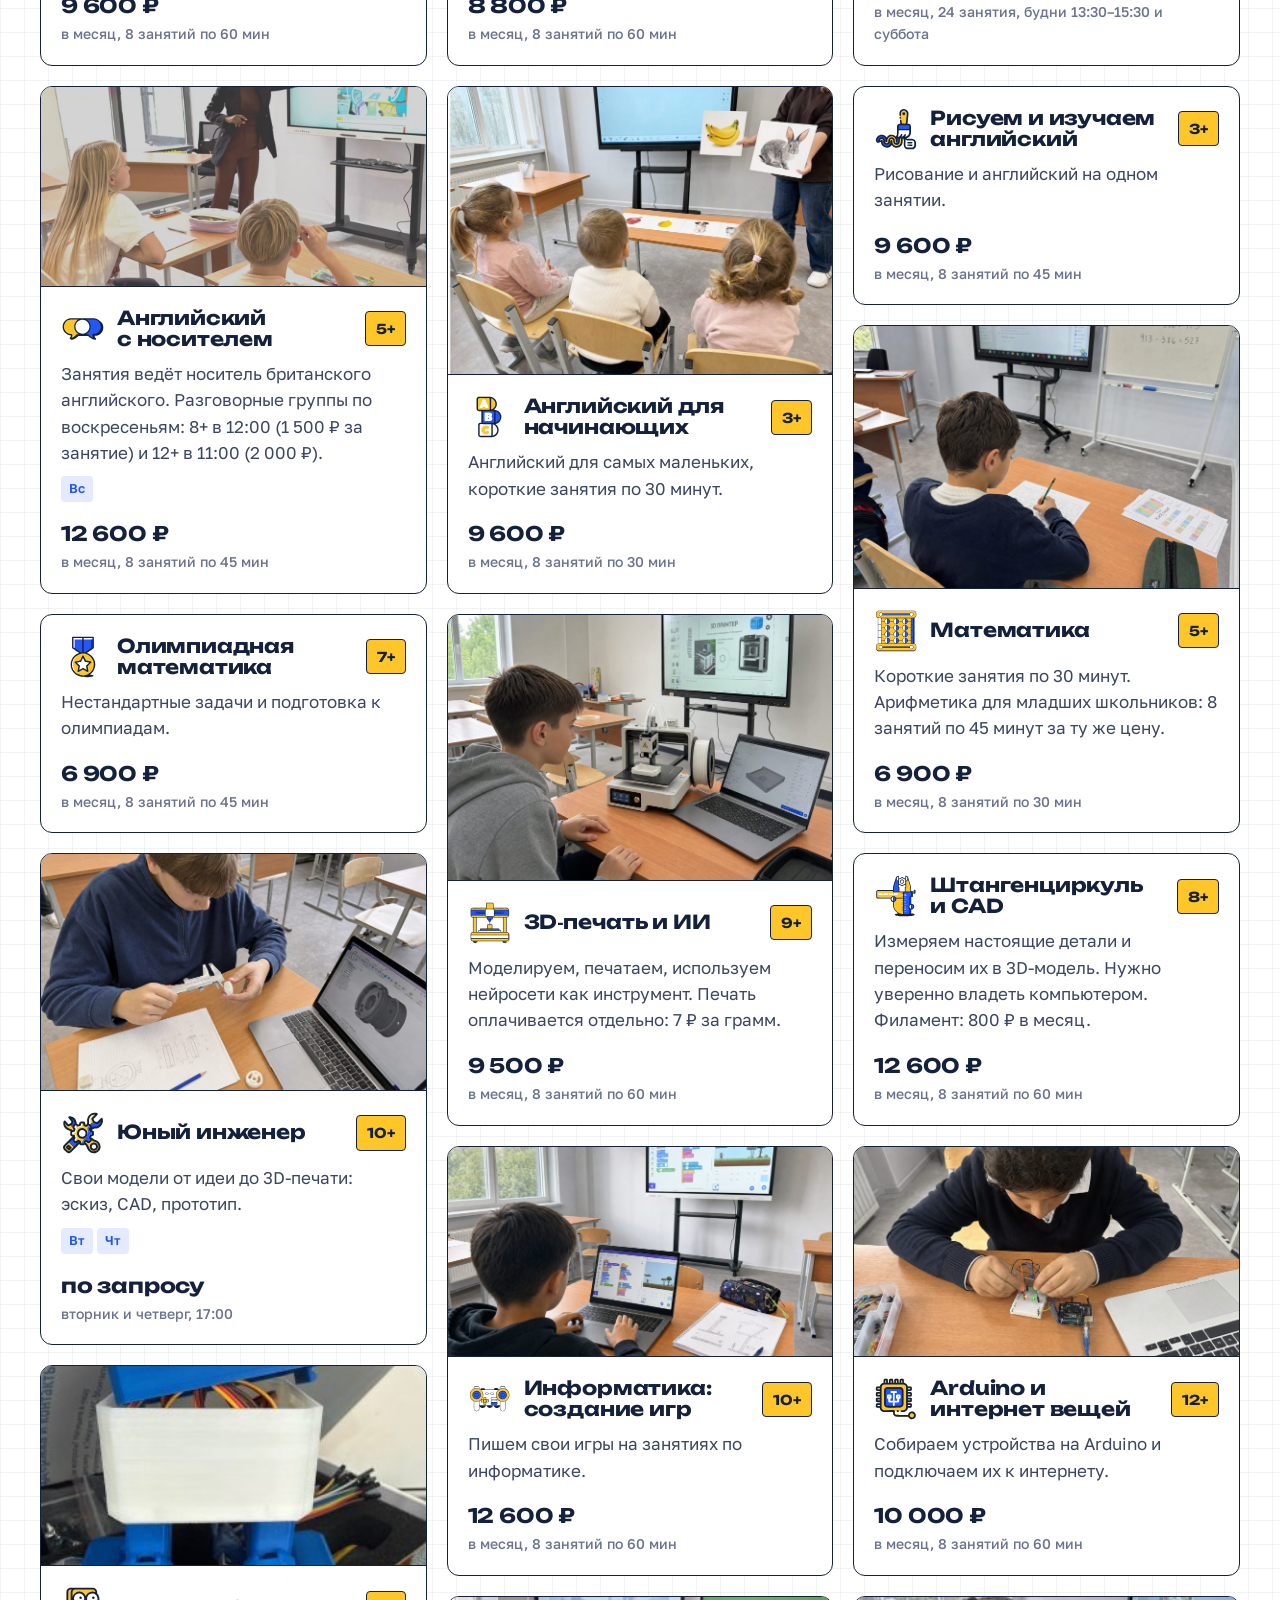
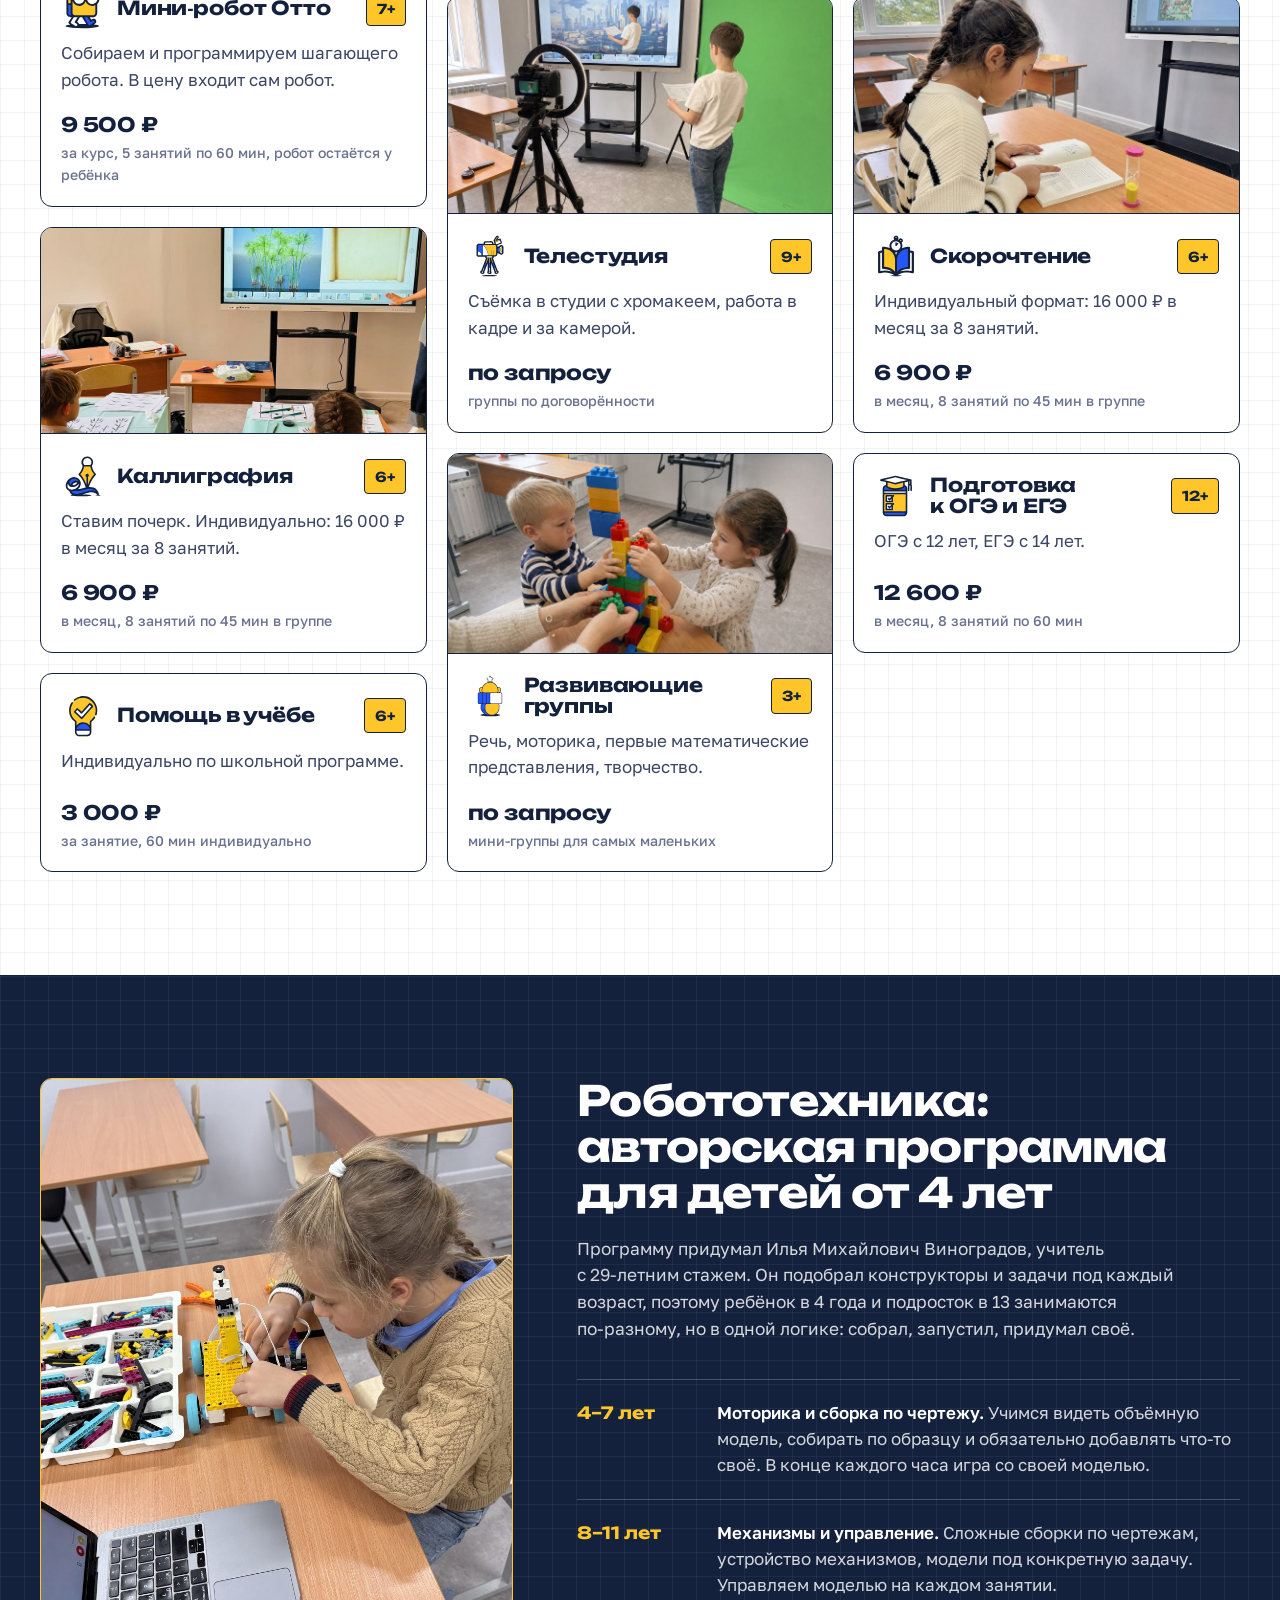
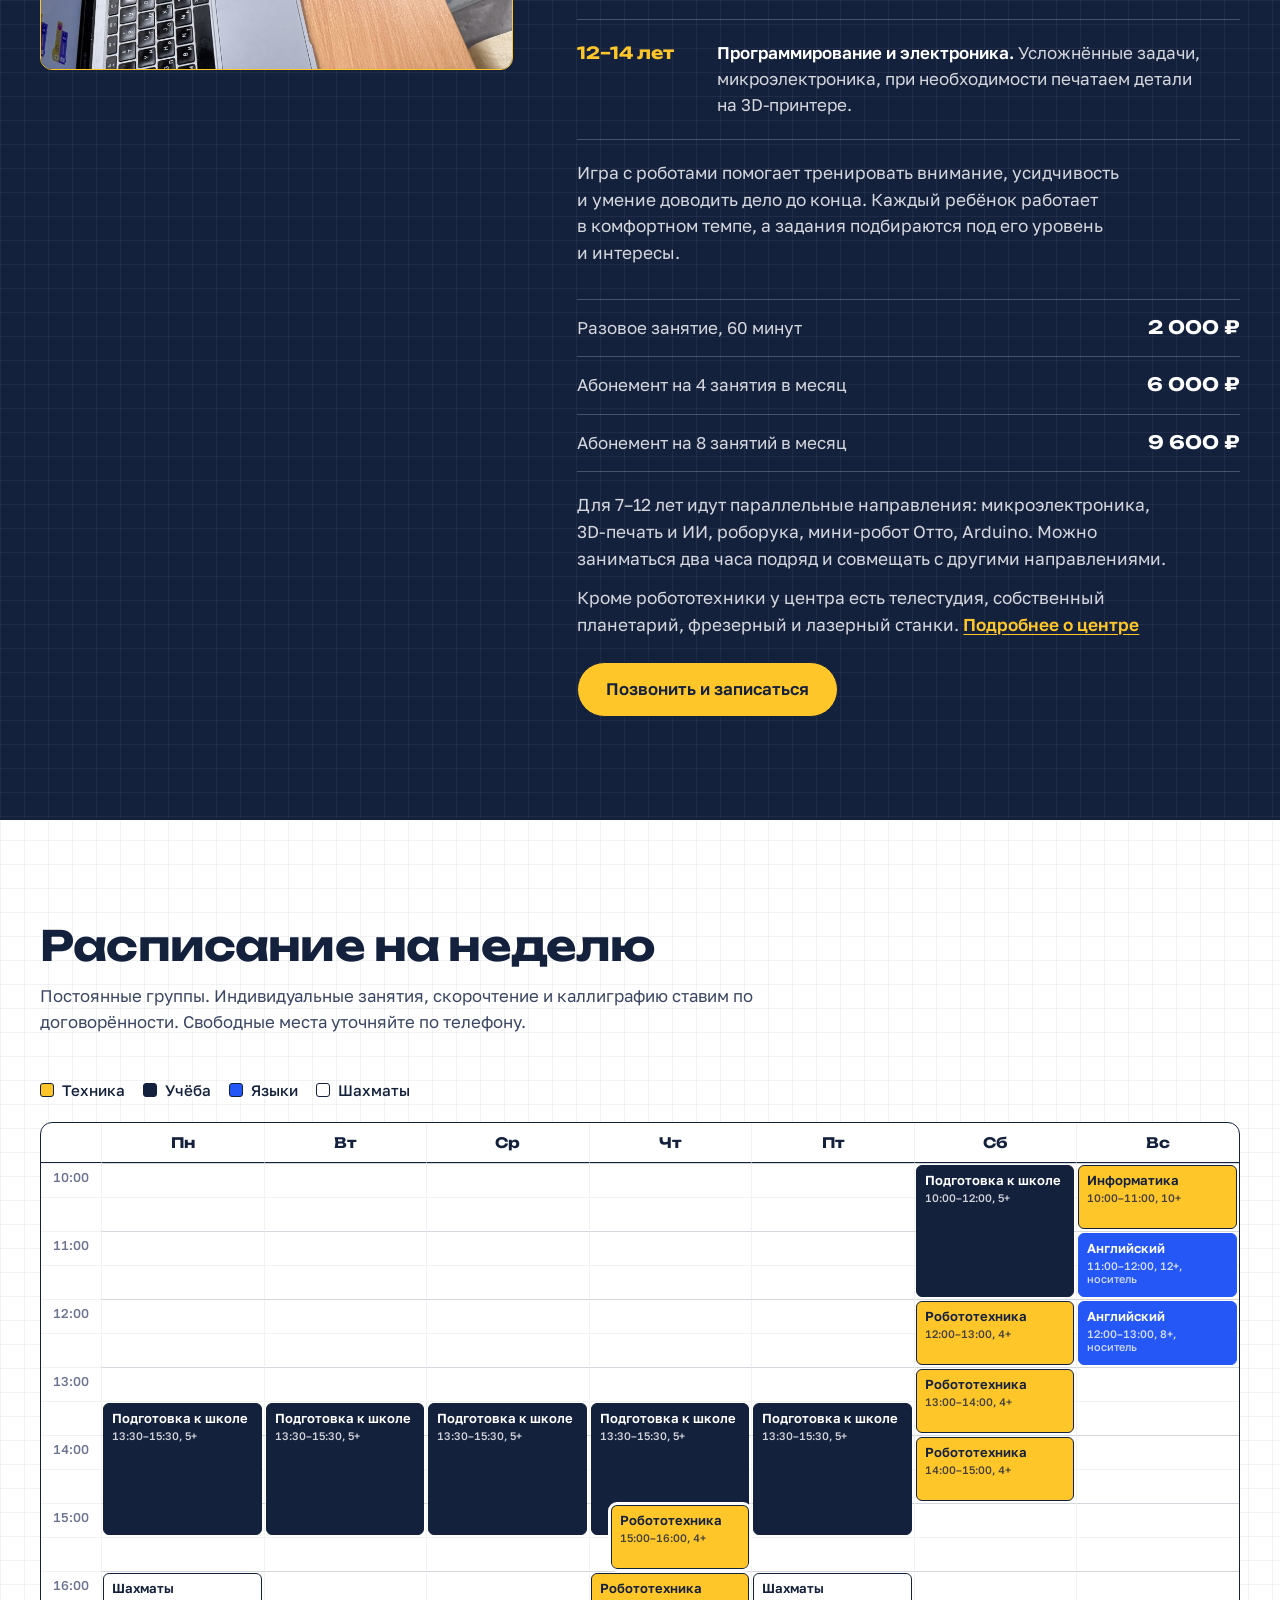
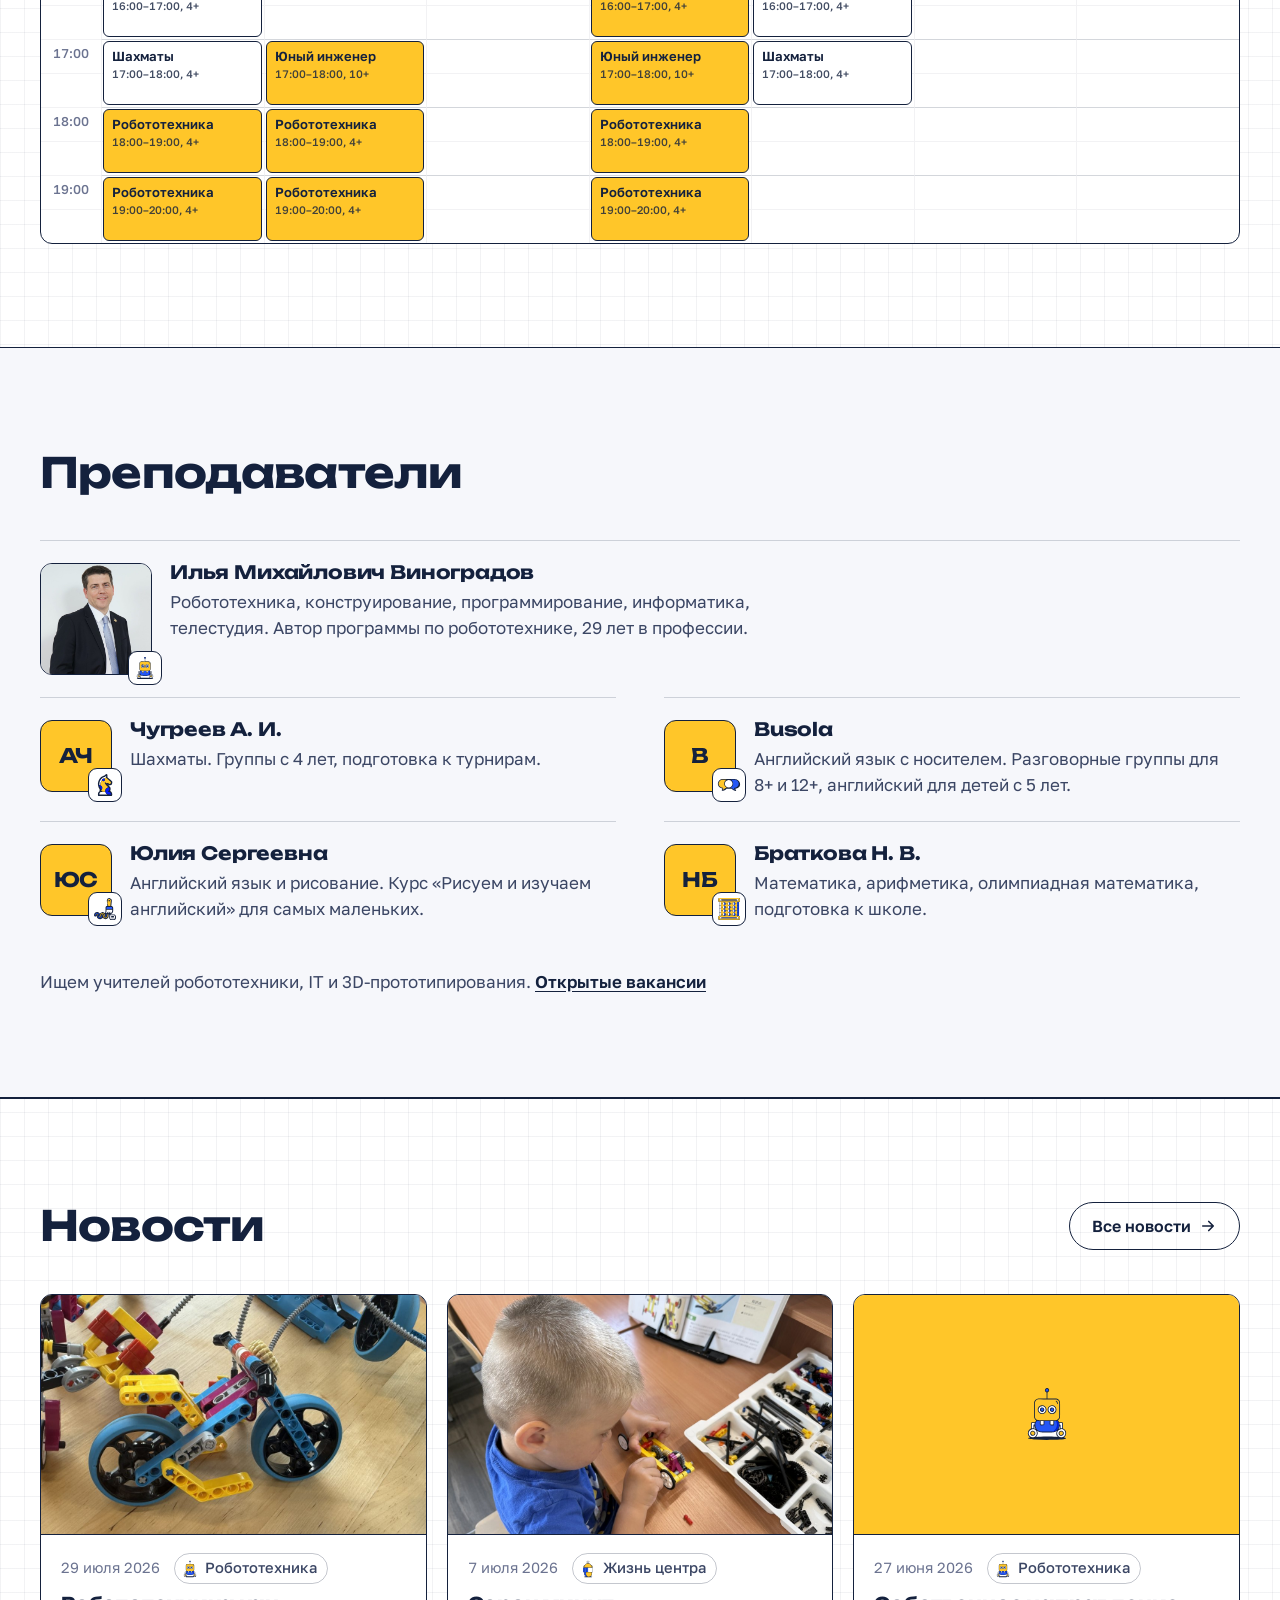
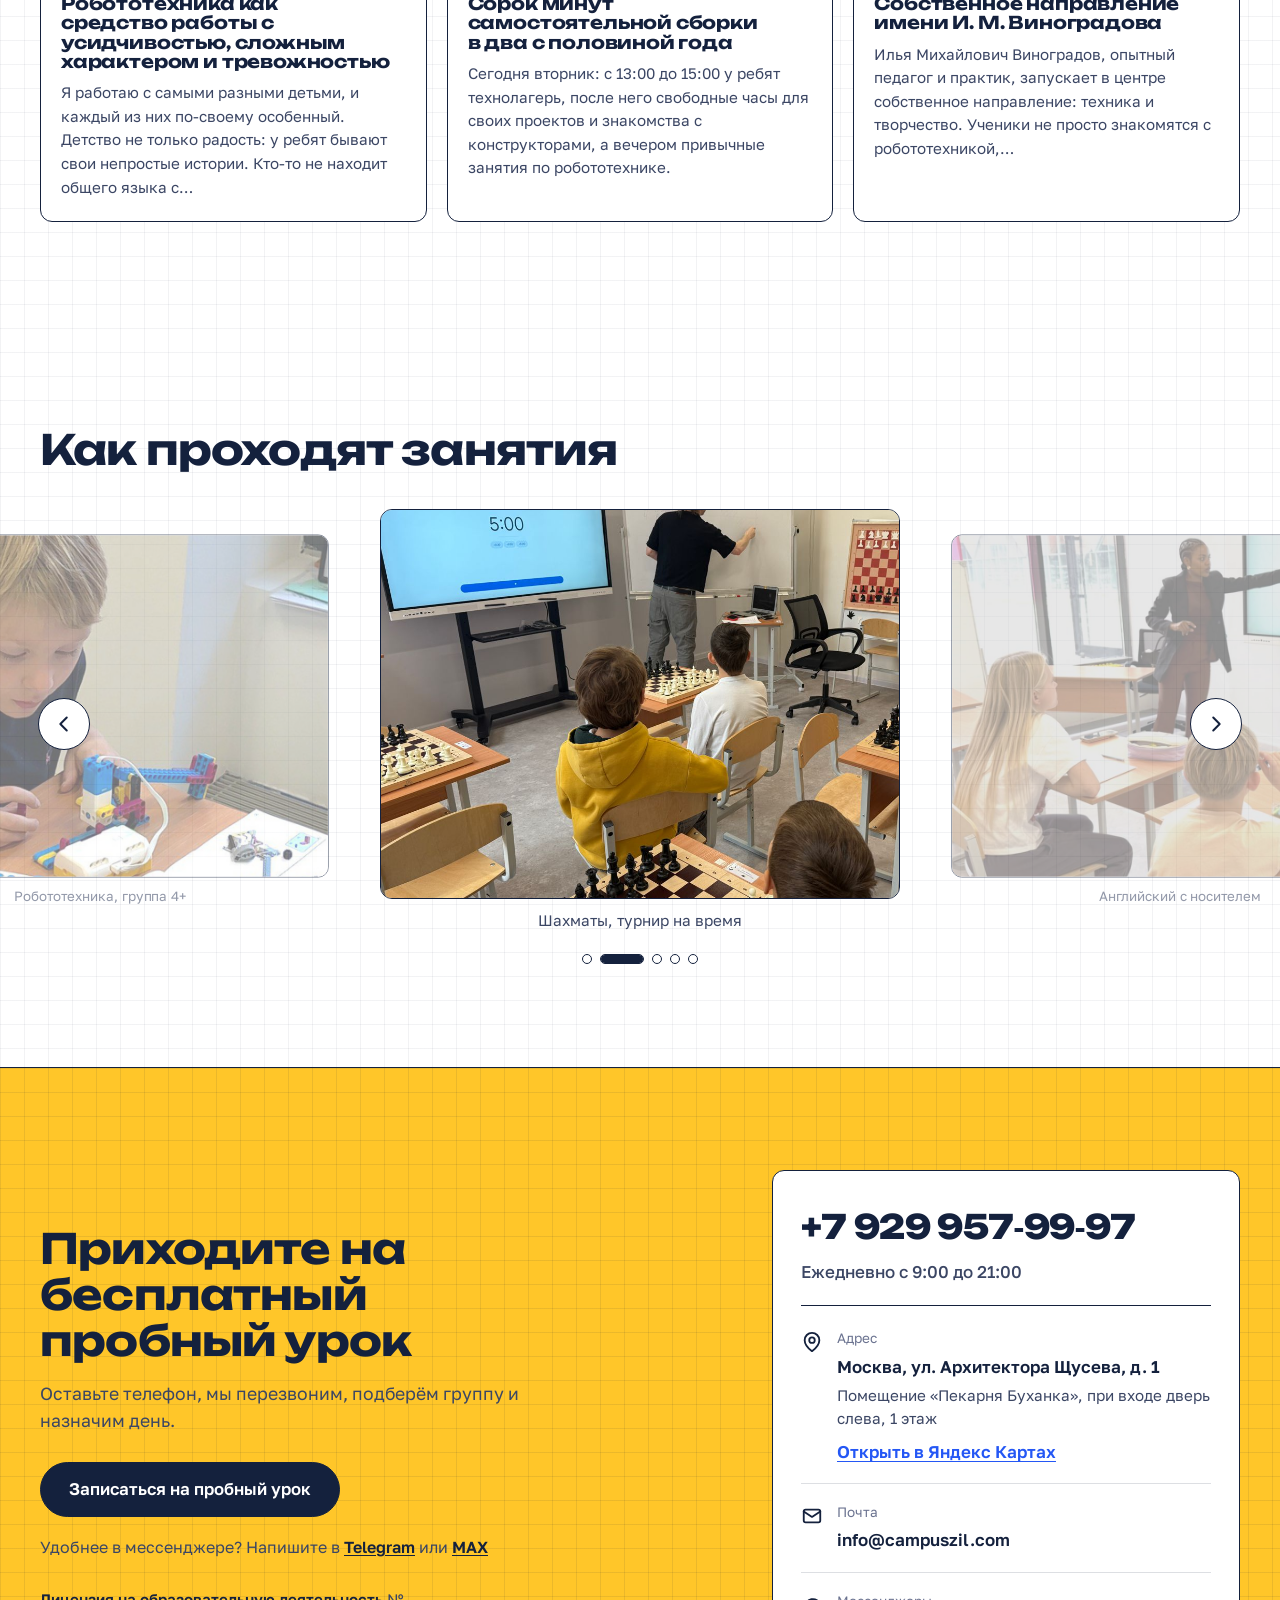
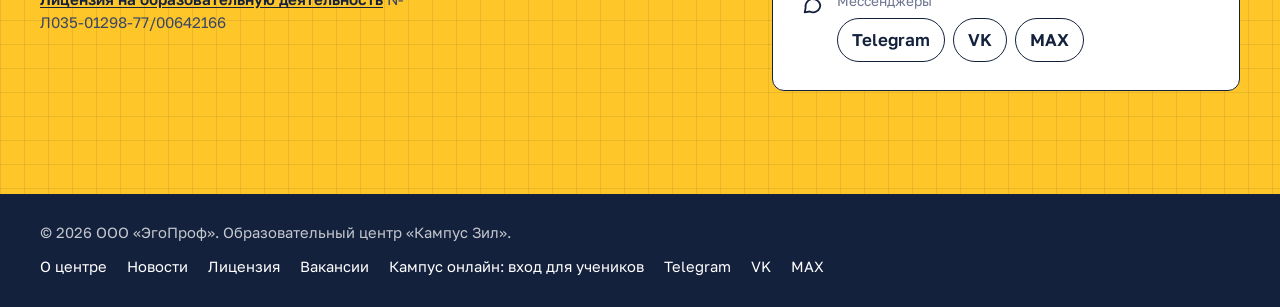
==== commit 4894535f: "Mobile fixes: header, menu scroll lock, spacing; arrow on news link Burger is right-aligned on phone" ====
--- a/index.html
+++ b/index.html
@@ -209,7 +209,7 @@
   <div class="container">
     <div class="section-head news-home-head">
       <h2 id="news-title">Новости</h2>
-      <a class="btn btn-ghost" href="news.html">Все новости</a>
+      <a class="btn btn-ghost btn-arrow" href="news.html">Все новости <svg viewBox="0 0 24 24" fill="none" stroke="currentColor" stroke-width="2.2" stroke-linecap="round" stroke-linejoin="round" aria-hidden="true"><path d="M5 12h14M13 6l6 6-6 6"/></svg></a>
     </div>
     <div class="news-cards" data-news-home></div>
   </div>
--- a/css/style.css
+++ b/css/style.css
@@ -242,10 +242,10 @@
 .legend span { display: inline-flex; align-items: center; gap: 8px; }
 .legend i { width: 14px; height: 14px; border-radius: 3px; border: var(--line) solid var(--ink); }
 
-.day-tabs { display: none; gap: 6px; margin-bottom: 16px; overflow-x: auto; padding-bottom: 4px; }
+.day-tabs { display: none; gap: 6px; margin-bottom: 16px; }
 .day-tabs button {
-  font: inherit; font-weight: 600; min-width: 48px; height: 40px; padding: 0 12px; border-radius: 999px;
-  border: var(--line) solid var(--ink); background: var(--paper); color: var(--ink); cursor: pointer; flex: none;
+  font: inherit; font-weight: 600; flex: 1 1 0; min-width: 0; height: 40px; padding: 0 4px; border-radius: 999px;
+  border: var(--line) solid var(--ink); background: var(--paper); color: var(--ink); cursor: pointer;
 }
 .day-tabs button[aria-selected="true"] { background: var(--ink); color: #fff; }
 
@@ -447,12 +447,14 @@
   body { font-size: 16px; }
   .hero { padding-block: 36px 44px; }
   .header-phone { display: none; }
+  .burger { margin-left: auto; }
   .hero-lead { font-size: 1.05rem; }
   .hero-actions .btn { width: 100%; }
   .hero-actions .btn-ghost { display: none; }
   .btn-lg { padding: 16px 22px; }
   .filters { flex-direction: column; align-items: stretch; }
-  .seg { border-radius: 16px; }
+  .seg { border-radius: 16px; justify-content: center; }
+  .seg button { padding: 8px 12px; }
   .filters-age { align-items: stretch; flex-direction: column; gap: 8px; }
   .course-grid { grid-template-columns: 1fr; gap: 14px; }
   .course h3 { font-size: 1.05rem; }
@@ -463,6 +465,7 @@
   .contacts-cta .btn { width: 100%; }
   .contact-card { padding: 4px 20px 20px; }
   .footer-row { flex-direction: column; align-items: flex-start; }
+  .footer-row nav { flex-direction: column; gap: 10px; }
 
   .mobile-bar {
     position: fixed; left: 0; right: 0; bottom: 0; z-index: 45;
@@ -471,7 +474,6 @@
     background: var(--paper); border-top: var(--line) solid var(--ink);
   }
   .mobile-bar .btn { padding: 14px 12px; font-size: 0.95rem; }
-  main { padding-bottom: 72px; }
   .site-footer { padding-bottom: calc(28px + 72px); }
 }
 
@@ -623,10 +625,12 @@
 .news-filter button:hover { background: rgba(20, 33, 61, 0.06); }
 .news-filter button[aria-selected="true"] { background: var(--zil); }
 
-.news-feed { display: grid; gap: 20px; max-width: 760px; }
+.news-feed { columns: 2; column-gap: 20px; }
+.news-feed .news-post { break-inside: avoid; margin-bottom: 20px; }
 .news-post { background: var(--paper); border: var(--line) solid var(--ink); border-radius: var(--radius); padding: 24px 28px 28px; scroll-margin-top: 90px; }
+.news-post[hidden] { display: none; }
 .news-post h2 { font-size: 1.35rem; margin-top: 12px; }
-.news-image { margin-top: 18px; border: var(--line) solid var(--ink); border-radius: 10px; width: 100%; max-height: 460px; object-fit: cover; }
+.news-image { margin-top: 18px; border: var(--line) solid var(--ink); border-radius: 10px; width: 100%; max-height: 380px; object-fit: cover; }
 .news-gallery { display: grid; grid-template-columns: repeat(3, minmax(0, 1fr)); gap: 10px; margin-top: 18px; }
 .news-gallery img { aspect-ratio: 3 / 4; object-fit: cover; border: var(--line) solid var(--ink); border-radius: 10px; }
 .news-gallery img:only-child { grid-column: 1 / -1; aspect-ratio: 16 / 9; }
@@ -643,6 +647,8 @@
 
 .news-home { border-top: var(--line) solid var(--ink); }
 .news-home-head { display: flex; align-items: center; justify-content: space-between; gap: 16px; max-width: none; }
+.btn-arrow svg { width: 18px; height: 18px; flex: none; transition: transform var(--t-fast) var(--ease-out); }
+.btn-arrow:hover svg { transform: translateX(3px); }
 .news-cards { display: grid; grid-template-columns: repeat(3, minmax(0, 1fr)); gap: 20px; }
 .news-card { display: flex; flex-direction: column; background: var(--paper); border: var(--line) solid var(--ink); border-radius: var(--radius); overflow: hidden; text-decoration: none; color: var(--ink); transition: transform var(--t-fast) var(--ease-out); }
 .news-card:hover { transform: translateY(-2px); color: var(--ink); }
@@ -654,6 +660,7 @@
 .news-card p { color: var(--ink-2); font-size: 0.95rem; }
 
 @media (max-width: 1080px) { .news-cards { grid-template-columns: repeat(2, minmax(0, 1fr)); } .news-cards .news-card:nth-child(3) { display: none; } }
+@media (max-width: 900px) { .news-feed { columns: 1; } }
 @media (max-width: 600px) {
   .news-cards { grid-template-columns: 1fr; }
   .news-cards .news-card:nth-child(3) { display: flex; }
